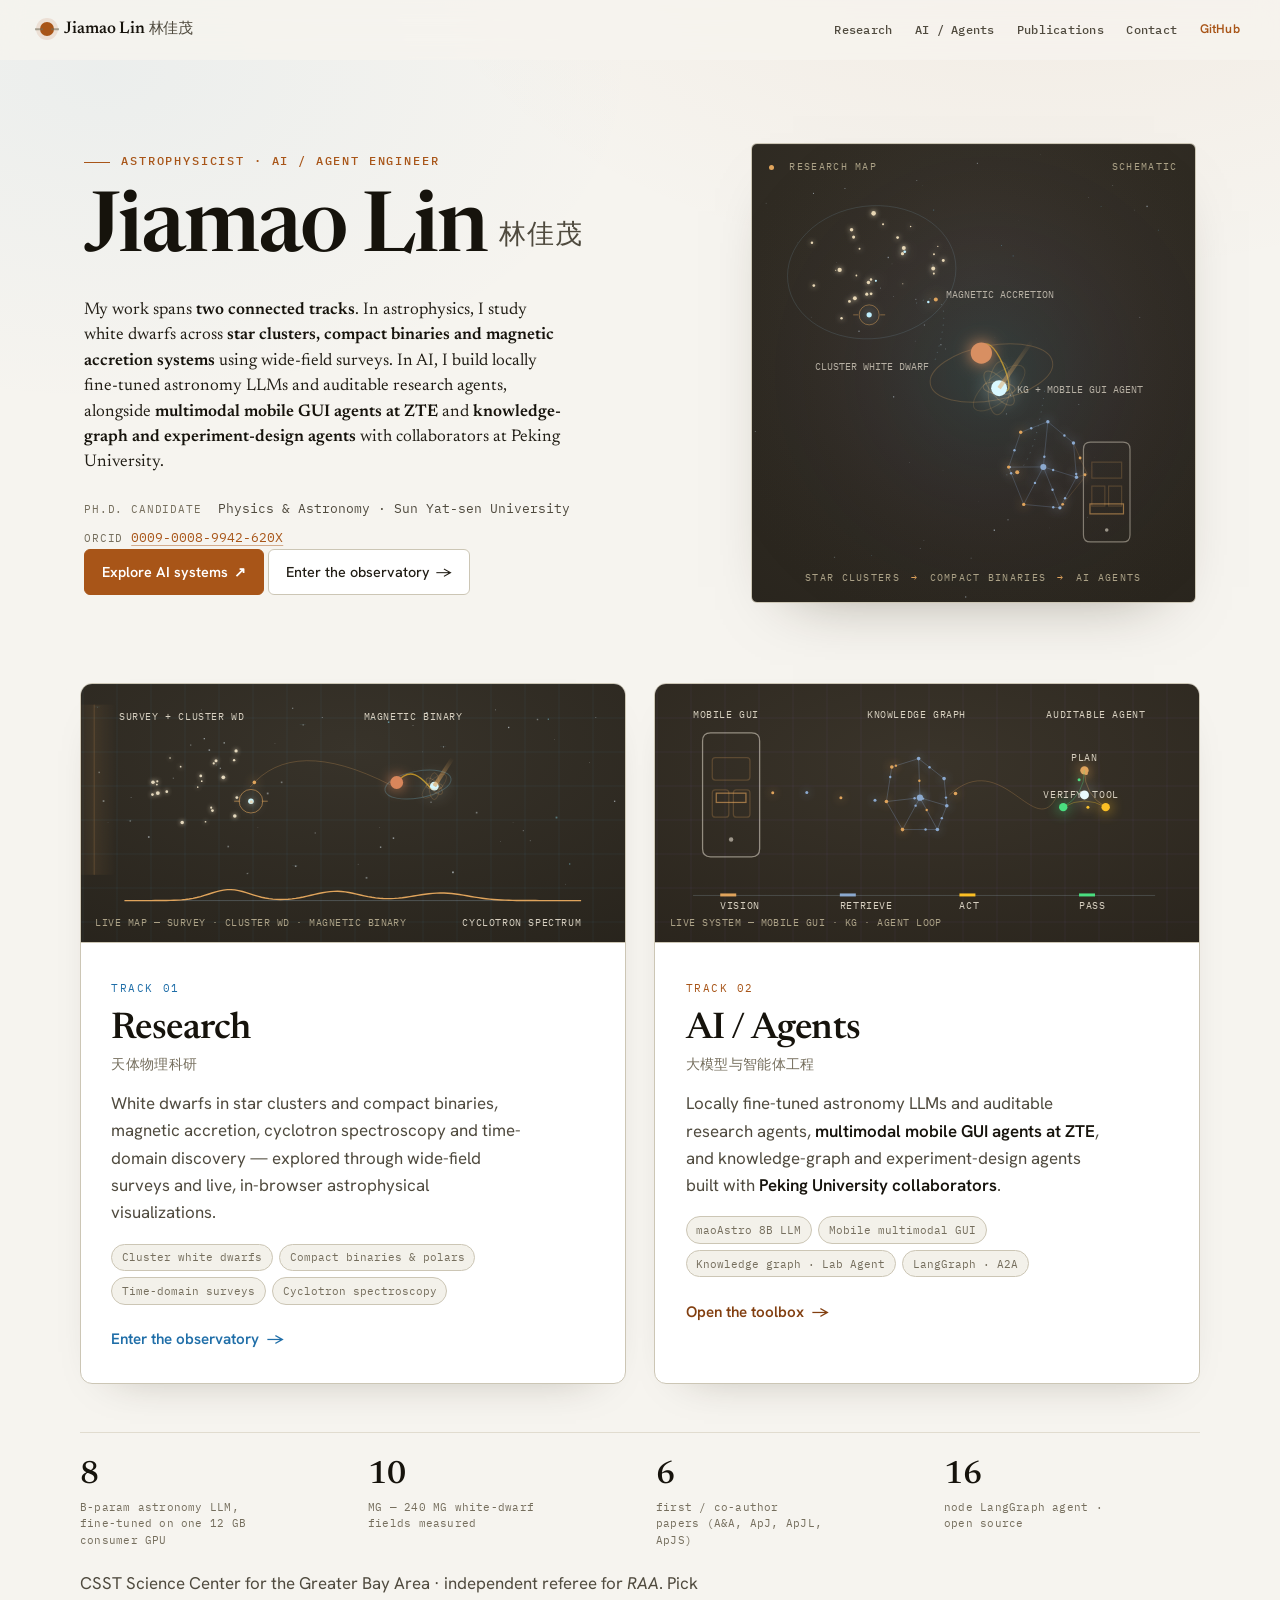
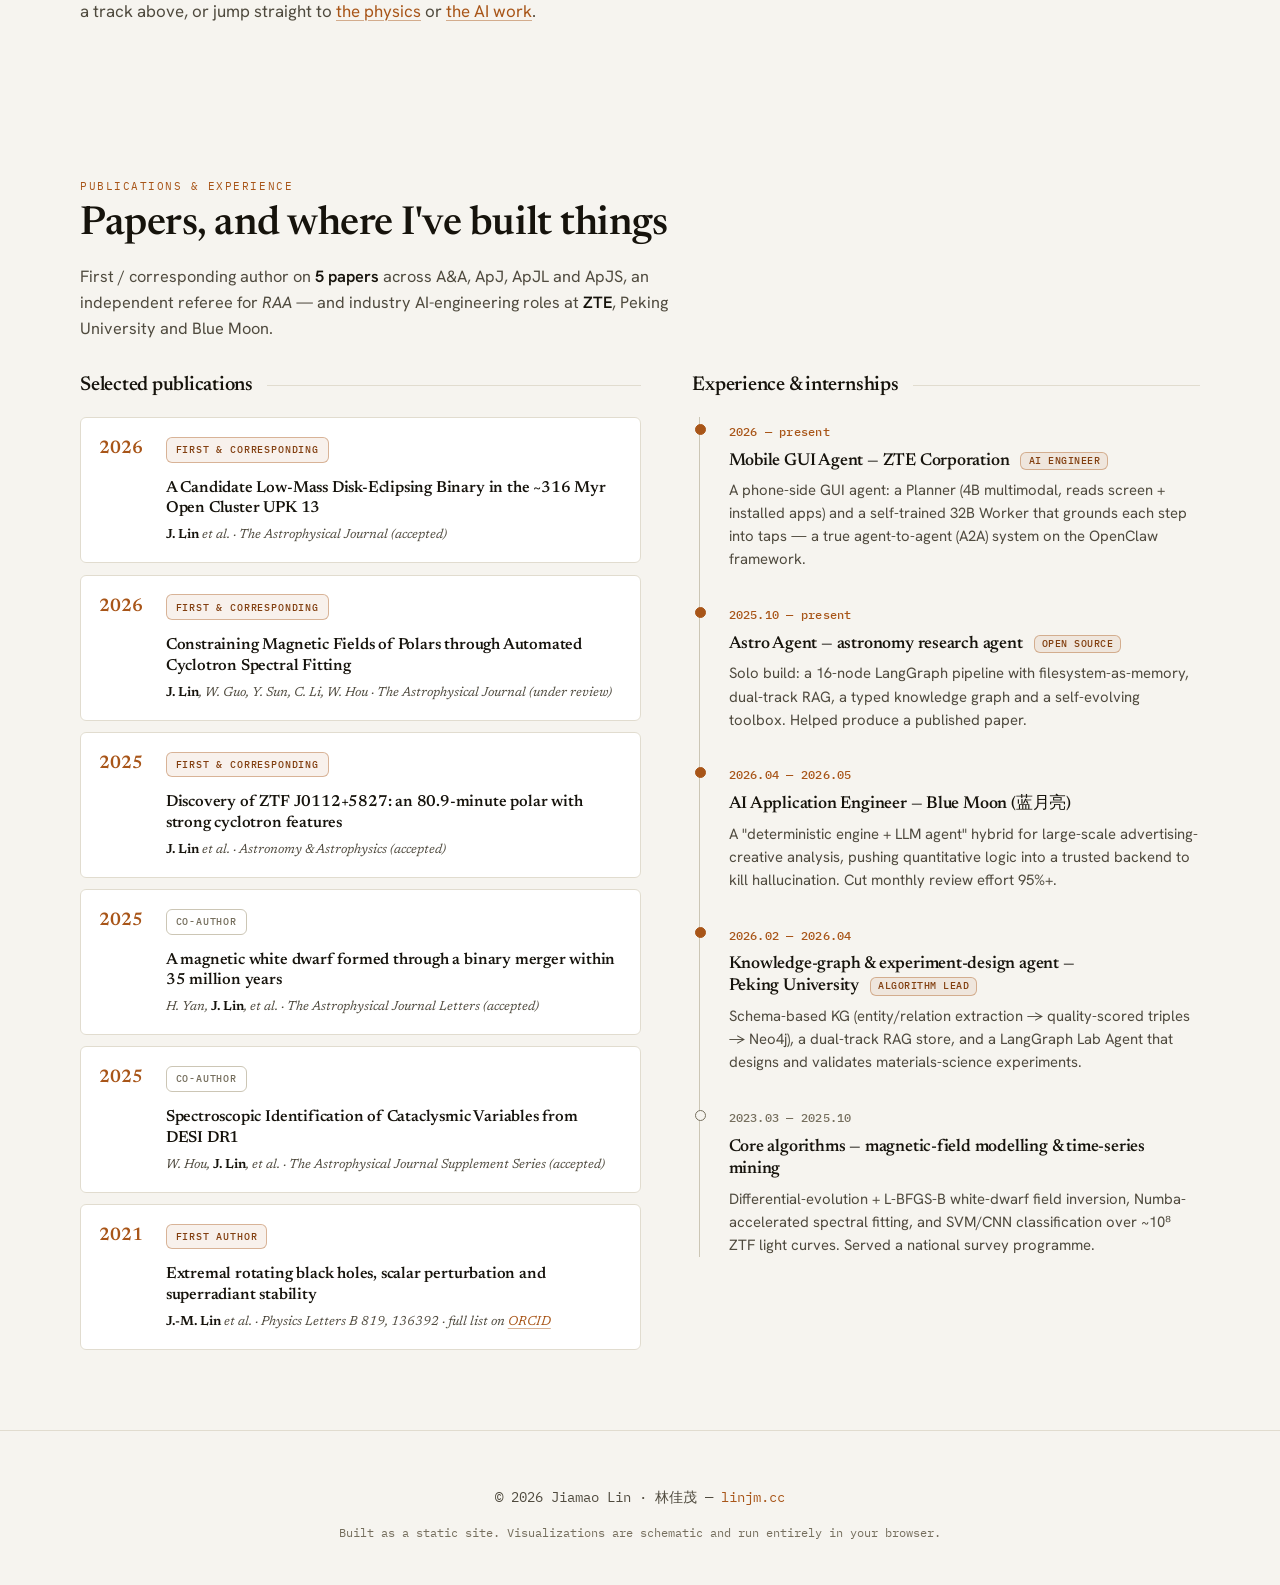
==== index.html @ 1fa8b9bb "Rebuild figures on shared drawing kits; warm editorial pass Introduce three shared drawing modules a" ====
<!DOCTYPE html>
<html lang="en">
<head>
<meta charset="UTF-8">
<meta name="viewport" content="width=device-width, initial-scale=1.0">
<title>Jiamao Lin · 林佳茂 — Astrophysics × AI Agents</title>
<meta name="description" content="Jiamao Lin (林佳茂): astrophysicist and AI / agent engineer working on white dwarfs in star clusters and compact binaries, astronomy LLMs, multimodal mobile GUI agents, and knowledge-graph research agents.">
<meta name="author" content="Jiamao Lin">
<meta property="og:title" content="Jiamao Lin · 林佳茂 — Astrophysics × AI Agents">
<meta property="og:description" content="Astrophysics across white dwarfs, star clusters and compact binaries; AI across astronomy LLMs, multimodal mobile GUI agents, knowledge graphs and auditable research agents.">
<meta property="og:type" content="website">
<meta property="og:url" content="https://linjm.cc">
<link rel="icon" href="data:image/svg+xml,<svg xmlns='http://www.w3.org/2000/svg' viewBox='0 0 100 100'><circle cx='50' cy='50' r='30' fill='%23a85518'/><circle cx='62' cy='40' r='22' fill='%23140f08'/></svg>">
<link rel="preconnect" href="https://fonts.googleapis.com">
<link rel="preconnect" href="https://fonts.gstatic.com" crossorigin>
<link href="https://fonts.googleapis.com/css2?family=Newsreader:ital,opsz,wght@0,6..72,400;0,6..72,500;0,6..72,560;0,6..72,600;1,6..72,400;1,6..72,500&family=Hanken+Grotesk:wght@400;500;550;600;700&family=IBM+Plex+Mono:wght@400;500&display=swap" rel="stylesheet">
<link rel="stylesheet" href="css/styles.css?v=32">
<link rel="stylesheet" href="css/cosmic-theme.css?v=32">
</head>
<body class="hub-body">

<canvas id="cosmicBackdrop" class="cosmic-backdrop" aria-hidden="true"></canvas>

<header class="nav" id="nav">
  <a class="brand" href="#top">
    <span class="brand-mark" aria-hidden="true"></span>
    <span class="brand-name">Jiamao&nbsp;Lin<span class="brand-cn"> 林佳茂</span></span>
  </a>
  <nav class="nav-links" aria-label="Primary">
    <a href="research.html">Research</a>
    <a href="ai.html">AI&nbsp;/&nbsp;Agents</a>
    <a href="#cv">Publications</a>
    <a href="mailto:linjm66@mail2.sysu.edu.cn">Contact</a>
    <a href="https://github.com/wangnengdejiamao" target="_blank" rel="noopener" class="nav-cta">GitHub</a>
  </nav>
  <button class="nav-toggle" id="navToggle" aria-label="Toggle navigation" aria-expanded="false">
    <span></span><span></span><span></span>
  </button>
</header>

<main id="top">

  <!-- ============================ HUB HERO ============================ -->
  <section class="hub-hero">
    <div class="hub-hero-inner">
      <p class="eyebrow">Astrophysicist · AI / Agent Engineer</p>
      <h1 class="hub-name">Jiamao&nbsp;Lin<span class="cn">林佳茂</span></h1>
      <p class="hub-lede">
        My work spans <strong>two connected tracks</strong>. In astrophysics, I study white
        dwarfs across <strong>star clusters, compact binaries and magnetic accretion systems</strong>
        using wide-field surveys. In AI, I build locally fine-tuned astronomy LLMs and
        auditable research agents, alongside <strong>multimodal mobile GUI agents at ZTE</strong>
        and <strong>knowledge-graph and experiment-design agents</strong> with collaborators at
        Peking University.
      </p>
      <ul class="hub-id">
        <li><span class="k">Ph.D. candidate</span> Physics &amp; Astronomy · Sun Yat-sen University</li>
        <li><span class="k">ORCID</span><a href="https://orcid.org/0009-0008-9942-620X" target="_blank" rel="noopener">0009-0008-9942-620X</a></li>
      </ul>
      <div class="hero-actions">
        <a class="btn btn-primary" href="ai.html">Explore AI systems <span aria-hidden="true">↗</span></a>
        <a class="btn" href="research.html">Enter the observatory <span aria-hidden="true">→</span></a>
      </div>
    </div>
    <div class="hub-cosmos-panel" aria-label="Animated map of Jiamao Lin's astronomy and AI work">
      <canvas id="heroCosmos" role="img" aria-label="A star cluster with a highlighted white dwarf flows into a magnetic accreting compact binary, then into a knowledge graph and multimodal agent interface."></canvas>
      <div class="cosmos-hud cosmos-hud-top">
        <span><i class="live-dot"></i> Research map</span>
        <span>schematic</span>
      </div>
      <div class="cosmos-hud cosmos-hud-bottom">
        <span>STAR CLUSTERS</span><b>→</b><span>COMPACT BINARIES</span><b>→</b><span>AI AGENTS</span>
      </div>
    </div>
  </section>

  <!-- ============================ TWO DOORWAYS ============================ -->
  <section class="hub-doors" aria-label="Choose a track">
    <a class="door door-research" href="research.html">
      <div class="door-plate">
        <canvas id="doorResearch" aria-hidden="true"></canvas>
        <span class="door-fig-tag">Live map — survey · cluster WD · magnetic binary</span>
      </div>
      <div class="door-body">
        <span class="door-kicker">Track 01</span>
        <h2>Research</h2>
        <p class="door-cn">天体物理科研</p>
        <p class="door-desc">
          White dwarfs in star clusters and compact binaries, magnetic accretion,
          cyclotron spectroscopy and time-domain discovery — explored through
          wide-field surveys and live, in-browser astrophysical visualizations.
        </p>
        <ul class="door-tags">
          <li>Cluster white dwarfs</li>
          <li>Compact binaries &amp; polars</li>
          <li>Time-domain surveys</li>
          <li>Cyclotron spectroscopy</li>
        </ul>
        <span class="door-go">Enter the observatory <span class="arr">→</span></span>
      </div>
    </a>

    <a class="door door-ai" href="ai.html">
      <div class="door-plate">
        <canvas id="doorAI" aria-hidden="true"></canvas>
        <span class="door-fig-tag">Live system — mobile GUI · KG · agent loop</span>
      </div>
      <div class="door-body">
        <span class="door-kicker">Track 02</span>
        <h2>AI&nbsp;/&nbsp;Agents</h2>
        <p class="door-cn">大模型与智能体工程</p>
        <p class="door-desc">
          Locally fine-tuned astronomy LLMs and auditable research agents,
          <strong>multimodal mobile GUI agents at ZTE</strong>, and knowledge-graph and
          experiment-design agents built with <strong>Peking University collaborators</strong>.
        </p>
        <ul class="door-tags">
          <li>maoAstro 8B LLM</li>
          <li>Mobile multimodal GUI</li>
          <li>Knowledge graph · Lab Agent</li>
          <li>LangGraph · A2A</li>
        </ul>
        <span class="door-go">Open the toolbox <span class="arr">→</span></span>
      </div>
    </a>
  </section>

  <!-- ============================ AT A GLANCE ============================ -->
  <section class="hub-glance">
    <ul class="hub-facts">
      <li><span class="num" data-count="8">8</span><span class="lab">B-param astronomy LLM, fine-tuned on one 12&nbsp;GB consumer GPU</span></li>
      <li><span class="num" data-count="10">10</span><span class="lab">MG — 240&nbsp;MG white-dwarf fields measured</span></li>
      <li><span class="num" data-count="6">6</span><span class="lab">first / co-author papers (A&amp;A, ApJ, ApJL, ApJS)</span></li>
      <li><span class="num" data-count="16">16</span><span class="lab">node LangGraph agent · open source</span></li>
    </ul>
    <p class="hub-glance-note">
      CSST Science Center for the Greater Bay Area · independent referee for <em>RAA</em>.
      Pick a track above, or jump straight to
      <a href="research.html">the physics</a> or <a href="ai.html">the AI work</a>.
    </p>
  </section>

  <!-- ==================== PUBLICATIONS & EXPERIENCE ==================== -->
  <section id="cv" class="section hub-cv">
    <div class="results-head">
      <span class="feature-kicker">Publications &amp; experience</span>
      <h2>Papers, and where I've built things</h2>
      <p>First / corresponding author on <strong>5 papers</strong> across A&amp;A, ApJ, ApJL and ApJS,
      an independent referee for <em>RAA</em> — and industry AI-engineering roles at
      <strong>ZTE</strong>, Peking University and Blue&nbsp;Moon.</p>
    </div>

    <div class="cv-two">
      <div class="cv-col">
        <h3 class="cv-h">Selected publications</h3>
        <ol class="results-pubs cv-pubs">
          <li class="rp">
            <span class="rp-year">2026</span>
            <div class="rp-body">
              <span class="pub-role role-first">First &amp; corresponding</span>
              <h4>A Candidate Low-Mass Disk-Eclipsing Binary in the ~316&nbsp;Myr Open Cluster UPK&nbsp;13</h4>
              <p class="rp-venue"><strong>J. Lin</strong> et al. · <em>The Astrophysical Journal</em> (accepted)</p>
            </div>
          </li>
          <li class="rp">
            <span class="rp-year">2026</span>
            <div class="rp-body">
              <span class="pub-role role-first">First &amp; corresponding</span>
              <h4>Constraining Magnetic Fields of Polars through Automated Cyclotron Spectral Fitting</h4>
              <p class="rp-venue"><strong>J. Lin</strong>, W. Guo, Y. Sun, C. Li, W. Hou · <em>The Astrophysical Journal</em> (under review)</p>
            </div>
          </li>
          <li class="rp">
            <span class="rp-year">2025</span>
            <div class="rp-body">
              <span class="pub-role role-first">First &amp; corresponding</span>
              <h4>Discovery of ZTF&nbsp;J0112+5827: an 80.9-minute polar with strong cyclotron features</h4>
              <p class="rp-venue"><strong>J. Lin</strong> et al. · <em>Astronomy &amp; Astrophysics</em> (accepted)</p>
            </div>
          </li>
          <li class="rp">
            <span class="rp-year">2025</span>
            <div class="rp-body">
              <span class="pub-role role-co">Co-author</span>
              <h4>A magnetic white dwarf formed through a binary merger within 35&nbsp;million years</h4>
              <p class="rp-venue">H. Yan, <strong>J. Lin</strong>, et al. · <em>The Astrophysical Journal Letters</em> (accepted)</p>
            </div>
          </li>
          <li class="rp">
            <span class="rp-year">2025</span>
            <div class="rp-body">
              <span class="pub-role role-co">Co-author</span>
              <h4>Spectroscopic Identification of Cataclysmic Variables from DESI&nbsp;DR1</h4>
              <p class="rp-venue">W. Hou, <strong>J. Lin</strong>, et al. · <em>The Astrophysical Journal Supplement Series</em> (accepted)</p>
            </div>
          </li>
          <li class="rp">
            <span class="rp-year">2021</span>
            <div class="rp-body">
              <span class="pub-role role-first">First author</span>
              <h4>Extremal rotating black holes, scalar perturbation and superradiant stability</h4>
              <p class="rp-venue"><strong>J.-M. Lin</strong> et al. · <em>Physics Letters B</em> 819, 136392 · full list on
              <a href="https://orcid.org/0009-0008-9942-620X" target="_blank" rel="noopener">ORCID</a></p>
            </div>
          </li>
        </ol>
      </div>

      <div class="cv-col">
        <h3 class="cv-h">Experience &amp; internships</h3>
        <div class="timeline">
          <div class="tl-item tl-ai">
            <span class="tl-date">2026 — present</span>
            <h4>Mobile GUI Agent — ZTE&nbsp;Corporation <span class="tl-tag">AI engineer</span></h4>
            <p>A phone-side GUI agent: a Planner (4B multimodal, reads screen + installed apps) and a
            self-trained 32B Worker that grounds each step into taps — a true agent-to-agent (A2A) system
            on the OpenClaw framework.</p>
          </div>
          <div class="tl-item tl-ai">
            <span class="tl-date">2025.10 — present</span>
            <h4>Astro&nbsp;Agent — astronomy research agent <span class="tl-tag">open source</span></h4>
            <p>Solo build: a 16-node LangGraph pipeline with filesystem-as-memory, dual-track RAG, a typed
            knowledge graph and a self-evolving toolbox. Helped produce a published paper.</p>
          </div>
          <div class="tl-item tl-ai">
            <span class="tl-date">2026.04 — 2026.05</span>
            <h4>AI Application Engineer — Blue&nbsp;Moon (蓝月亮)</h4>
            <p>A "deterministic engine + LLM agent" hybrid for large-scale advertising-creative analysis,
            pushing quantitative logic into a trusted backend to kill hallucination. Cut monthly review effort 95%+.</p>
          </div>
          <div class="tl-item tl-ai">
            <span class="tl-date">2026.02 — 2026.04</span>
            <h4>Knowledge-graph &amp; experiment-design agent — Peking&nbsp;University <span class="tl-tag">algorithm lead</span></h4>
            <p>Schema-based KG (entity/relation extraction → quality-scored triples → Neo4j), a dual-track
            RAG store, and a LangGraph Lab&nbsp;Agent that designs and validates materials-science experiments.</p>
          </div>
          <div class="tl-item">
            <span class="tl-date">2023.03 — 2025.10</span>
            <h4>Core algorithms — magnetic-field modelling &amp; time-series mining</h4>
            <p>Differential-evolution + L-BFGS-B white-dwarf field inversion, Numba-accelerated spectral fitting,
            and SVM/CNN classification over ~10⁸ ZTF light curves. Served a national survey programme.</p>
          </div>
        </div>
      </div>
    </div>
  </section>

</main>

<footer class="footer">
  <p>© <span id="year">2026</span> Jiamao Lin · 林佳茂 — <a href="https://linjm.cc">linjm.cc</a></p>
  <p class="footer-note">Built as a static site. Visualizations are schematic and run entirely in your browser.</p>
</footer>

<script src="js/hub.js?v=32" defer></script>
<script src="js/cosmic-ui.js?v=32" defer></script>
<script src="js/main.js?v=32" defer></script>
</body>
</html>
---- css/styles.css ----
/* =================================================================
   linjm.cc — Jiamao Lin (林佳茂)
   Bright "academic paper" theme: warm paper-white surface, near-black
   high-contrast text, one deep-ochre accent. Interactive figures sit on
   dark "plates" (light page, dark figure — the journal-figure look).
   Newsreader (serif) + Hanken Grotesk (sans) + IBM Plex Mono.
   ================================================================= */

:root{
  /* bright paper surface system */
  --bg:#f6f4ef;
  --bg-2:#efece3;
  --surface:#ffffff;
  --surface-2:#f3f1ea;
  --surface-3:#e9e5da;
  --line:#e1dccf;
  --line-strong:#ccc6b5;
  /* high-contrast warm-neutral ink */
  --ink:#211d15;
  --ink-soft:#4f4a3e;
  --ink-dim:#756e5d;
  --ink-strong:#16130c;          /* headings */
  /* one deep accent — readable on white */
  --accent:#a85518;
  --accent-soft:#c2722a;
  --accent-deep:#823f10;
  /* dark wells for the interactive figures + log panels */
  --well:#0e0c08;
  --well-line:#2b2418;
  /* on-dark text (used over wells / dark log panels) */
  --ink-od:#ece5d6;
  --ink-od-soft:#bcb39c;
  --ink-od-dim:#8c8470;
  /* Wong colour-blind-safe palette — DATA legends/keys only */
  --cyan:#2c83c4; --teal:#1f9bb0; --green:#1f9e78; --amber:#c5851f;
  --vermillion:#cf5a2c; --purple:#a4548a; --blue:#3a63b8; --yellow:#caa92a;
  --radius:6px;
  --maxw:1180px;
  --serif:"Newsreader",Georgia,"Songti SC","SimSun",serif;
  --sans:"Hanken Grotesk",-apple-system,BlinkMacSystemFont,"Segoe UI",
         "PingFang SC","Microsoft YaHei",Arial,sans-serif;
  --mono:"IBM Plex Mono",ui-monospace,SFMono-Regular,Menlo,monospace;
  --ease:cubic-bezier(.22,.61,.36,1);
}

*{box-sizing:border-box}
html{scroll-behavior:smooth}
body{
  margin:0;font-family:var(--sans);color:var(--ink);background:var(--bg);
  background-image:radial-gradient(1100px 620px at 82% -10%, rgba(168,85,24,.05), transparent 60%);
  background-attachment:fixed;
  line-height:1.65;-webkit-font-smoothing:antialiased;text-rendering:optimizeLegibility;
  overflow-x:hidden;counter-reset:section;
}
a{color:var(--accent);text-decoration:none;transition:color .18s var(--ease)}
a:hover{color:var(--accent-deep)}
main p a,main li a,.pub-venue a{
  text-decoration:underline;text-decoration-thickness:1px;text-underline-offset:3px;
  text-decoration-color:rgba(168,85,24,.45);transition:text-decoration-color .18s}
main p a:hover,main li a:hover{text-decoration-color:var(--accent)}
h1,h2,h3,h4{font-family:var(--serif);line-height:1.12;margin:0 0 .4em;
  font-weight:560;letter-spacing:-.012em;color:var(--ink-strong)}
em{font-style:italic;color:inherit}
strong{color:var(--ink-strong);font-weight:600}
::selection{background:rgba(168,85,24,.22);color:var(--ink-strong)}

#starfield{display:none!important}

/* scroll progress bar */
.scroll-progress{position:fixed;top:0;left:0;height:2px;width:0;z-index:60;
  background:linear-gradient(90deg,var(--accent-deep),var(--accent-soft));
  transition:width .1s linear;pointer-events:none}

/* reveal-on-scroll */
.reveal{opacity:0;transform:translateY(18px);
  transition:opacity .7s var(--ease),transform .7s var(--ease)}
.reveal.in{opacity:1;transform:none}
@media (prefers-reduced-motion:reduce){.reveal{opacity:1!important;transform:none!important}}

/* ============================ NAV ============================ */
.nav{
  position:sticky;top:0;z-index:50;display:flex;align-items:center;
  justify-content:space-between;gap:1rem;padding:.95rem clamp(1rem,4vw,2.5rem);
  background:rgba(246,244,239,.78);backdrop-filter:blur(12px) saturate(1.1);
  border-bottom:1px solid transparent;transition:border-color .3s,background .3s;
}
.nav.scrolled{border-bottom-color:var(--line);background:rgba(246,244,239,.93)}
.brand{display:flex;align-items:center;gap:.65rem;font-weight:600;color:var(--ink-strong)}
.brand-mark{width:14px;height:14px;border-radius:50%;background:var(--accent);
  position:relative;flex:none;box-shadow:0 0 0 4px rgba(168,85,24,.12)}
.brand-mark::before,.brand-mark::after{
  content:"";position:absolute;top:50%;width:8px;height:1.5px;background:var(--ink-dim);
  transform:translateY(-50%);opacity:.6}
.brand-mark::before{left:-5px}.brand-mark::after{right:-5px}
.brand-name{font-family:var(--serif);font-size:1.06rem;font-weight:560;letter-spacing:-.01em}
.brand-cn{color:var(--ink-soft);font-weight:500;font-family:var(--sans);font-size:.9em}
.nav-links{display:flex;gap:1.4rem;align-items:center}
.nav-links a{color:var(--ink-soft);font-size:.78rem;font-weight:500;position:relative;
  font-family:var(--mono);letter-spacing:.02em;padding:.15rem 0;transition:color .2s}
.nav-links a:hover,.nav-links a.active{color:var(--ink-strong)}
.nav-links a::after{content:"";position:absolute;left:0;right:0;bottom:-4px;height:1px;
  background:var(--accent);transform:scaleX(0);transition:transform .28s var(--ease);transform-origin:left}
.nav-links a:hover::after,.nav-links a.active::after{transform:scaleX(1)}
.nav-links a.nav-cta{font-family:var(--sans);color:var(--accent);font-weight:600}
.nav-toggle{display:none;flex-direction:column;gap:5px;background:none;border:0;cursor:pointer;padding:6px}
.nav-toggle span{width:24px;height:2px;background:var(--ink);border-radius:2px;transition:.3s}

/* ============================ HERO ============================ */
.hero{
  max-width:var(--maxw);margin:0 auto;
  padding:clamp(3rem,8vw,6rem) clamp(1rem,4vw,2.5rem) clamp(2.5rem,5vw,4rem);
  display:grid;grid-template-columns:1.25fr .75fr;gap:clamp(2rem,5vw,4rem);align-items:center;
}
.eyebrow{font-family:var(--mono);color:var(--accent);font-weight:500;letter-spacing:.16em;
  text-transform:uppercase;font-size:.72rem;margin:0 0 1.2rem}
.hero h1{font-size:clamp(2.9rem,7vw,5rem);margin-bottom:.14em;font-weight:560;
  letter-spacing:-.025em;line-height:1.02;color:var(--ink-strong)}
.hero h1 .cn{display:inline-block;margin-left:.45em;font-size:.34em;color:var(--ink-soft);
  vertical-align:middle;font-weight:500;letter-spacing:.04em;font-family:var(--sans)}
.lede{font-family:var(--serif);font-size:clamp(1.16rem,2vw,1.45rem);color:var(--ink);
  font-weight:400;line-height:1.5;max-width:40ch;margin:0 0 1.1rem}
.lede strong{font-weight:600;color:var(--ink-strong)}
.hero-sub{color:var(--ink-soft);font-size:1.02rem;line-height:1.6;max-width:46ch;margin:0 0 1.8rem}
.hero-links{display:flex;flex-wrap:wrap;gap:.6rem;margin-bottom:1.6rem;align-items:center}
.btn{
  display:inline-flex;align-items:center;gap:.4rem;padding:.62rem 1.05rem;border-radius:var(--radius);
  border:1px solid var(--line-strong);color:var(--ink);background:var(--surface);font-family:var(--sans);
  font-weight:500;font-size:.9rem;cursor:pointer;
  transition:background .2s var(--ease),color .2s,border-color .2s,transform .2s var(--ease);
}
.btn:hover{border-color:var(--accent);color:var(--accent-deep);background:#fff;transform:translateY(-2px)}
.btn-primary{background:var(--accent);border-color:var(--accent);color:#fff;font-weight:600}
.btn-primary:hover{background:var(--accent-deep);border-color:var(--accent-deep);color:#fff}
.btn-sm{padding:.42rem .8rem;font-size:.82rem}
/* identity links row (Email / ORCID / GitHub) — quiet, set apart from CTAs */
.hero-id{display:flex;flex-wrap:wrap;gap:.3rem 1.3rem;margin:0 0 1.9rem;padding:0;list-style:none;
  font-family:var(--mono);font-size:.82rem}
.hero-id li{display:flex;gap:.5rem;align-items:baseline}
.hero-id .k{color:var(--ink-dim);text-transform:uppercase;font-size:.66rem;letter-spacing:.08em}
.hero-id a,.hero-id span.v{color:var(--ink-soft)}
.hero-id a:hover{color:var(--accent)}
.hero-facts{list-style:none;margin:0;padding:1.3rem 0 0;border-top:1px solid var(--line);
  display:flex;flex-wrap:wrap;gap:1.1rem 2.4rem}
.hero-facts li{display:flex;flex-direction:column}
.hero-facts .num{font-family:var(--serif);font-size:1.7rem;font-weight:560;color:var(--ink-strong);
  line-height:1;font-variant-numeric:tabular-nums}
.hero-facts .lab{font-family:var(--mono);font-size:.67rem;color:var(--ink-dim);margin-top:.45rem;
  max-width:15ch;letter-spacing:.02em;line-height:1.45}

/* hero portrait + figure */
.hero-figure{position:relative;width:100%;max-width:430px;margin:0 auto;display:flex;flex-direction:column;gap:1rem}
.hero-portrait{display:flex;align-items:center;gap:1rem}
.hero-portrait .pinfo{font-size:.9rem;color:var(--ink-soft);line-height:1.5}
.hero-portrait .pinfo b{display:block;font-family:var(--serif);font-size:1.05rem;color:var(--ink-strong);font-weight:560}
.hero-fig-plate{position:relative;aspect-ratio:1.3;width:100%;
  background:radial-gradient(125% 125% at 50% 30%,#1a160e,#0b0a06);
  border:1px solid var(--line-strong);border-radius:var(--radius);overflow:hidden;
  box-shadow:0 24px 60px -38px rgba(0,0,0,.5)}
.hero-fig-plate::after{content:"Fig. — magnetic white dwarf";position:absolute;left:.9rem;bottom:.7rem;
  font-family:var(--mono);font-size:.62rem;letter-spacing:.05em;color:var(--ink-od-dim);text-transform:uppercase}
#heroOrbit{width:100%;height:100%;display:block}

/* ========================= SECTIONS ========================= */
.section{max-width:var(--maxw);margin:0 auto;padding:clamp(3rem,7vw,5rem) clamp(1rem,4vw,2.5rem)}
.section+.section{border-top:1px solid var(--line)}
.section-head{max-width:64ch;margin-bottom:2.4rem}
.section-head h2{font-size:clamp(1.9rem,3.8vw,2.6rem);color:var(--ink-strong)}
.section-head h2::before{
  counter-increment:section;content:"§ " counter(section,decimal-leading-zero);
  display:block;font-family:var(--mono);font-size:.78rem;font-weight:500;letter-spacing:.12em;
  color:var(--accent);margin-bottom:.7rem;
}
.section-head p{color:var(--ink-soft);font-size:1.06rem;margin:0;line-height:1.6}

/* cards */
.cards{display:grid;grid-template-columns:repeat(auto-fit,minmax(250px,1fr));gap:1rem}
.card{background:var(--surface);border:1px solid var(--line);border-radius:var(--radius);padding:1.7rem;
  transition:box-shadow .25s var(--ease),border-color .25s var(--ease),transform .25s var(--ease);
  position:relative;overflow:hidden}
.card::before{content:"";position:absolute;left:0;top:0;bottom:0;width:2px;background:var(--accent);
  transform:scaleY(0);transform-origin:top;transition:transform .35s var(--ease)}
.card:hover{border-color:var(--line-strong);box-shadow:0 14px 34px -22px rgba(40,30,10,.3);transform:translateY(-2px)}
.card:hover::before{transform:scaleY(1)}
.card-ico{width:30px;height:30px;display:block;margin-bottom:1rem;padding:0;border:0;background:none;
  color:var(--accent);fill:none;stroke:currentColor;stroke-width:1.7;
  stroke-linecap:round;stroke-linejoin:round;transition:transform .3s var(--ease)}
.card:hover .card-ico{transform:translateY(-2px)}
.card-ico [data-dot]{fill:var(--accent);stroke:none}
.card-ico [data-glow]{stroke:var(--accent-soft);opacity:.85}
.card h3{font-size:1.18rem;margin-bottom:.5rem;color:var(--ink-strong)}
.card p{color:var(--ink-soft);font-size:.95rem;margin:0;line-height:1.55}

/* ===================== INTERACTIVE FIGURE PLATES ===================== */
.cyc-stage,.spec-stage{display:grid;gap:1.2rem;align-items:stretch;
  background:var(--surface);border:1px solid var(--line-strong);border-radius:var(--radius);
  padding:clamp(1rem,2vw,1.4rem);box-shadow:0 14px 40px -30px rgba(40,30,10,.3)}
.cyc-stage{grid-template-columns:1.5fr 1fr}
.spec-stage{grid-template-columns:1.6fr 1fr}
.cyc-stage>*,.spec-stage>*{min-width:0}
.cyc-controls .btn-sm{white-space:normal;text-align:left}
.morph-presets{display:flex;flex-direction:column;gap:.55rem}
.ctl-label{font-family:var(--mono);font-size:.7rem;text-transform:uppercase;letter-spacing:.08em;color:var(--ink-dim)}
.toggle-row{display:flex;gap:.5rem;flex-wrap:wrap}
.toggle-row .btn-sm{flex:1 1 auto}
.cyc-canvas-wrap{background:var(--well);border:1px solid var(--well-line);border-radius:var(--radius);
  overflow:hidden;position:relative;min-height:420px}
/* absolute-fill so the canvas size never feeds back into the wrap height
   (the wrap's min-height / grid-stretch defines the box; the canvas fills it) */
#cycCanvas,#diskCanvas,#agentCanvas,#cnnCanvas{position:absolute;inset:0;display:block;width:100%;height:100%}
#kgCanvas{position:absolute;inset:0;display:block;width:100%;height:100%;cursor:pointer}
.cyc-legend{position:absolute;left:0;right:0;bottom:0;display:flex;flex-wrap:wrap;gap:.35rem 1.05rem;
  margin:0;padding:.55rem .9rem;list-style:none;font-family:var(--mono);font-size:.67rem;
  letter-spacing:.01em;color:var(--ink-od-soft);
  background:linear-gradient(transparent,rgba(24,20,14,.92) 55%)}
.cyc-legend span,.cyc-legend li{display:inline-flex;align-items:center;gap:.4rem}
.dot{width:8px;height:8px;border-radius:50%;flex:none}
.dot-wd{background:#dde9f2}.dot-donor{background:#e89e68}
.dot-stream{background:#e0a45c}.dot-field{background:#8ba9cf}
.dot-cyc{background:#f0bd86}
.cyc-side{display:flex;flex-direction:column;gap:.85rem}
.readout,.spec-readout{background:var(--surface-2);border:1px solid var(--line);border-radius:var(--radius);padding:1rem 1.1rem}
.readout-row{display:flex;justify-content:space-between;align-items:baseline;gap:1rem;padding:.34rem 0;
  font-size:.86rem;color:var(--ink-soft);border-bottom:1px solid var(--line)}
.readout-row:last-child{border-bottom:0}
.readout-row span{min-width:0}
.readout-row b{color:var(--ink-strong);font-family:var(--mono);font-weight:500;
  font-variant-numeric:tabular-nums;font-size:.9rem;text-align:right;flex:none}
.lc-wrap{background:var(--surface-2);border:1px solid var(--line);border-radius:var(--radius);padding:1rem 1.1rem}
.lc-wrap h4{font-family:var(--mono);font-size:.7rem;color:var(--ink-dim);text-transform:uppercase;
  letter-spacing:.1em;margin:0 0 .65rem;font-weight:500}
#lcCanvas,#diskLc{display:block;width:100%;height:158px;background:var(--well);border-radius:4px}
.cyc-controls,.spec-controls{display:flex;flex-direction:column;gap:.85rem;
  background:var(--surface-2);border:1px solid var(--line);border-radius:var(--radius);padding:1rem 1.1rem}
.cyc-controls label,.spec-controls label{display:flex;flex-direction:column;gap:.45rem;
  font-size:.78rem;color:var(--ink-soft)}
.cap{font-size:.82rem;color:var(--ink-dim);margin:.7rem 0 0;line-height:1.55}
.cap-wide{text-align:center;max-width:72ch;margin:1.3rem auto 0}
.cap-wide strong,.cap-wide em{color:var(--ink-soft)}

/* range inputs */
input[type=range]{-webkit-appearance:none;appearance:none;width:100%;height:3px;border-radius:3px;
  background:var(--line-strong);outline:none;cursor:pointer}
input[type=range]::-webkit-slider-thumb{-webkit-appearance:none;width:15px;height:15px;border-radius:50%;
  background:#fff;border:2px solid var(--accent);cursor:pointer;transition:transform .15s;box-shadow:0 1px 3px rgba(0,0,0,.2)}
input[type=range]::-webkit-slider-thumb:hover{transform:scale(1.15)}
input[type=range]::-moz-range-thumb{width:13px;height:13px;border-radius:50%;background:#fff;
  border:2px solid var(--accent);cursor:pointer}

/* spectrum plate */
.spec-canvas-wrap{background:var(--well);border:1px solid var(--well-line);border-radius:var(--radius);
  padding:1rem;min-height:430px;position:relative}
#specCanvas{position:absolute;inset:0;display:block;width:100%;height:100%}
.spec-side{display:flex;flex-direction:column;gap:.85rem}
.spec-presets{background:var(--surface-2);border:1px solid var(--line);border-radius:var(--radius);padding:1rem 1.1rem}
.spec-presets p{margin:0 0 .7rem;font-size:.78rem;color:var(--ink-soft)}
.preset-row{display:flex;flex-wrap:wrap;gap:.45rem}

/* chips */
.chip{padding:.4rem .75rem;border-radius:var(--radius);border:1px solid var(--line-strong);
  background:var(--surface);color:var(--ink);font-family:var(--mono);font-size:.76rem;
  font-weight:500;cursor:pointer;transition:.18s var(--ease);font-variant-numeric:tabular-nums}
.chip:hover{border-color:var(--accent);color:var(--accent-deep)}
.chip.active{border-color:var(--accent);color:var(--accent-deep);background:rgba(168,85,24,.1)}

/* control buttons */
.btn-sm{border:1px solid var(--line-strong);background:var(--surface);color:var(--ink);
  border-radius:var(--radius);font-family:var(--sans);font-weight:500;transition:.18s var(--ease)}
.btn-sm:hover{border-color:var(--accent);color:var(--accent-deep);transform:none}
.btn-sm[aria-pressed="true"]{border-color:var(--accent);color:var(--accent-deep);background:rgba(168,85,24,.1)}

/* ===================== PUBLICATIONS ===================== */
.pub-list{list-style:none;margin:0;padding:0;display:flex;flex-direction:column}
.pub{display:grid;grid-template-columns:88px 1fr;gap:1.6rem;padding:1.7rem 0;border-bottom:1px solid var(--line);
  transition:background .25s var(--ease)}
.pub:first-child{padding-top:0}
.pub:hover{background:linear-gradient(90deg,rgba(168,85,24,.05),transparent 70%)}
.pub-year{font-family:var(--serif);font-size:1.5rem;font-weight:560;color:var(--accent);
  font-variant-numeric:tabular-nums;letter-spacing:-.01em}
.pub-body h3{font-size:1.22rem;margin-bottom:.4rem;line-height:1.25;color:var(--ink-strong)}
.pub-authors{margin:0;color:var(--ink-soft);font-size:.92rem}
.pub-venue{margin:.25rem 0 .6rem;color:var(--accent-deep);font-size:.86rem;font-style:italic;font-family:var(--serif)}
.pub-abs{margin:0;color:var(--ink-soft);font-size:.95rem;line-height:1.55;max-width:74ch}
.pub-tags{display:flex;flex-wrap:wrap;gap:.4rem;margin-top:.85rem}
.pub-tags span{font-family:var(--mono);font-size:.68rem;padding:.2rem .55rem;border-radius:var(--radius);
  background:transparent;color:var(--ink-dim);border:1px solid var(--line-strong)}
.pub-placeholder{opacity:.9}
.pub-placeholder .pub-year{color:var(--ink-dim)}
.pub-note{color:var(--ink-dim);font-size:.92rem;margin:0;line-height:1.55}

.pub-role{display:inline-block;font-family:var(--mono);font-size:.64rem;font-weight:500;letter-spacing:.08em;
  text-transform:uppercase;padding:.2rem .55rem;border-radius:var(--radius);margin-bottom:.6rem;border:1px solid var(--line-strong)}
.role-first{color:var(--accent-deep);border-color:rgba(168,85,24,.4);background:rgba(168,85,24,.08)}
.role-co{color:var(--ink-dim)}

/* ===================== ABOUT ===================== */
.section-about{padding-bottom:4rem}
.about-grid{display:grid;grid-template-columns:1.5fr 1fr;gap:clamp(2rem,5vw,4rem)}
.about-grid h2{font-size:clamp(1.9rem,3.8vw,2.6rem);color:var(--ink-strong)}
.about-grid p{color:var(--ink-soft);line-height:1.65}
.about-contact{background:var(--surface);border:1px solid var(--line);border-radius:var(--radius);padding:1.7rem;
  box-shadow:0 14px 34px -26px rgba(40,30,10,.3)}
.about-contact h3{font-size:1.2rem;color:var(--ink-strong)}
.contact-list{list-style:none;margin:0;padding:0}
.contact-list li{display:flex;justify-content:space-between;gap:1rem;padding:.64rem 0;
  border-bottom:1px solid var(--line);font-size:.9rem}
.contact-list li:last-child{border-bottom:0}
.contact-list span:first-child{color:var(--ink-dim);font-family:var(--mono);font-size:.76rem;
  text-transform:uppercase;letter-spacing:.04em}

.about-highlights{margin:1.4rem 0 0;padding:0;list-style:none;display:flex;flex-direction:column;gap:.6rem}
.about-highlights li{position:relative;padding-left:1.3rem;color:var(--ink-soft);font-size:.96rem;line-height:1.55}
.about-highlights li::before{content:"";position:absolute;left:0;top:.62em;width:6px;height:6px;border-radius:50%;background:var(--accent)}

.cv-block{margin-top:2.8rem}
.cv-h{font-family:var(--serif);font-size:1.35rem;color:var(--ink-strong);display:flex;align-items:center;gap:.9rem;margin-bottom:1.5rem;font-weight:560}
.cv-h::after{content:"";flex:1;height:1px;background:var(--line)}
.timeline{display:flex;flex-direction:column;border-left:1px solid var(--line-strong);margin-left:.4rem}
.tl-item{position:relative;padding:0 0 1.8rem 1.8rem}
.tl-item:last-child{padding-bottom:0}
.tl-item::before{content:"";position:absolute;left:-5px;top:.42rem;width:9px;height:9px;border-radius:50%;
  background:var(--bg);border:1.5px solid var(--ink-dim);transition:border-color .25s,background .25s}
.tl-item:hover::before{border-color:var(--accent)}
.tl-ai::before{border-color:var(--accent);background:var(--accent)}
.tl-date{font-family:var(--mono);font-size:.74rem;color:var(--ink-dim);font-weight:500;font-variant-numeric:tabular-nums;letter-spacing:.02em}
.tl-ai .tl-date{color:var(--accent)}
.tl-item h4{font-family:var(--serif);font-size:1.08rem;margin:.3rem 0 .45rem;color:var(--ink-strong);line-height:1.3;font-weight:560}
.tl-item p{color:var(--ink-soft);font-size:.93rem;margin:0;line-height:1.55}
.tl-tag{display:inline-block;font-family:var(--mono);font-size:.62rem;font-weight:500;text-transform:uppercase;letter-spacing:.05em;
  color:var(--accent-deep);border:1px solid rgba(168,85,24,.4);background:rgba(168,85,24,.08);
  padding:.12rem .45rem;border-radius:var(--radius);margin-left:.45rem;vertical-align:middle}

.skills-grid{display:grid;grid-template-columns:repeat(auto-fit,minmax(250px,1fr));gap:1rem}
.skill{background:var(--surface);border:1px solid var(--line);border-radius:var(--radius);padding:1.5rem;
  transition:box-shadow .25s var(--ease),border-color .25s var(--ease)}
.skill:hover{box-shadow:0 14px 34px -26px rgba(40,30,10,.3);border-color:var(--line-strong)}
.skill h4{font-family:var(--serif);font-size:1.05rem;color:var(--accent-deep);margin-bottom:.55rem;font-weight:560}
.skill p{color:var(--ink-soft);font-size:.92rem;margin:0;line-height:1.55}

/* ---- knowledge-graph + RAG block ---- */
.kg-block{margin-top:2.8rem}
.kg-canvas-wrap{background:var(--well)!important;border:1px solid var(--well-line)}
.kg-tip{position:absolute;z-index:6;pointer-events:none;max-width:200px;
  background:rgba(18,15,9,.97);border:1px solid var(--well-line);border-radius:var(--radius);
  box-shadow:0 8px 22px rgba(0,0,0,.5);padding:.5rem .6rem;font-size:.74rem;color:var(--ink-od-soft)}
.kg-tip b{display:block;color:var(--ink-od);font-size:.8rem;margin-bottom:.15rem;font-family:var(--sans)}
.kg-tip span{color:var(--ink-od-dim)}
.kg-head{margin-bottom:1.5rem}
.kg-head h3{font-size:1.45rem;color:var(--ink-strong)}
.kg-head p{color:var(--ink-soft);font-size:1.02rem;line-height:1.6}
.kg-ctx{height:152px}
.kg-ctx-head{color:var(--ink-od-soft);margin-bottom:.45rem;font-family:var(--sans);white-space:normal;font-size:.78rem}
.kg-ctx-head b{color:var(--ink-od)}
.kg-type{display:inline-block;font-family:var(--mono);font-size:.62rem;color:var(--accent-soft);border:1px solid var(--well-line);
  border-radius:4px;padding:0 .35rem;margin-left:.3rem}
.kg-ctx-row{display:flex;gap:.4rem;align-items:baseline;padding:.13rem 0;white-space:normal;font-family:var(--sans);font-size:.76rem}
.kg-s{color:var(--ink-od);flex:0 0 auto;max-width:9em;overflow:hidden;text-overflow:ellipsis}
.kg-r{color:var(--accent-soft);font-style:italic;flex:0 0 auto}
.kg-o{color:var(--ink-od-soft);flex:1 1 auto;overflow:hidden;text-overflow:ellipsis}
.kg-ctx-hint{color:var(--ink-od-dim);white-space:normal;line-height:1.5;font-family:var(--sans);font-size:.8rem}
.kg-ctx-step{opacity:0;transform:translateX(-6px);transition:opacity .34s var(--ease),transform .34s var(--ease)}
.kg-ctx-step.is-in{opacity:1;transform:none}
#kgChips .chip{font-weight:500}
#kgChips .kg-clear{border-style:dashed;color:var(--ink-soft)}

/* inline code */
code{font-family:var(--mono);font-size:.84em;background:var(--surface-2);
  border:1px solid var(--line);border-radius:4px;padding:.05em .4em;color:var(--accent-deep)}

/* ---- Astro Agent run log (dark terminal plate) ---- */
.ag-log{height:154px;overflow-y:auto;font-family:var(--mono);font-size:.72rem;line-height:1.55;
  border:1px solid var(--well-line);border-radius:var(--radius);background:var(--well);color:var(--ink-od-soft);
  padding:.55rem .65rem;display:flex;flex-direction:column;gap:.18rem}
.ag-log-row{display:flex;gap:.5rem;align-items:baseline;white-space:nowrap;overflow:hidden}
.ag-num{color:var(--ink-od-dim);flex:none}
.ag-name{color:var(--accent-soft);flex:none;min-width:6em;font-weight:500}
.ag-det{color:var(--ink-od-soft);overflow:hidden;text-overflow:ellipsis}
.ag-log-replan .ag-name,.ag-log-reflexion .ag-name{color:#e6a23c}
.ag-log-blocked .ag-name{color:#e07145}
.ag-log-done .ag-name{color:#27c499}
.ag-log::-webkit-scrollbar{width:8px}
.ag-log::-webkit-scrollbar-thumb{background:var(--well-line);border-radius:8px}

.ag-status{font-family:var(--mono);font-variant-numeric:tabular-nums;padding:.06rem .5rem;border-radius:999px;
  font-size:.76rem;border:1px solid transparent;white-space:nowrap}
.ag-run{color:#0e7d90;border-color:rgba(31,155,176,.4);background:rgba(31,155,176,.1)}
.ag-loop{color:var(--accent-deep);border-color:rgba(197,133,31,.4);background:rgba(197,133,31,.1)}
.ag-ok{color:#157f5f;border-color:rgba(31,158,120,.45);background:rgba(31,158,120,.12)}
.ag-halt{color:#b9491f;border-color:rgba(207,90,44,.45);background:rgba(207,90,44,.12)}
.ag-cards{margin-top:1.8rem}

/* confusion-matrix mini heatmap (ZTF CNN) */
.cm{display:grid;grid-template-columns:2.7em repeat(3,1fr);gap:3px;margin-top:.3rem;
  font-family:var(--mono);font-size:.64rem}
.cm-cnr,.cm-ch,.cm-rh{display:flex;align-items:center;justify-content:center;padding:.34rem 0;
  color:var(--ink-dim);letter-spacing:.02em}
.cm-rh{justify-content:flex-end;padding-right:.55em}
.cm-cell{display:flex;align-items:center;justify-content:center;padding:.34rem 0;border-radius:3px;
  color:#fff;font-variant-numeric:tabular-nums;border:1px solid transparent;transition:border-color .2s}
.cm-row-on .cm-cell{border-color:var(--accent)}

/* in-card link to the live demo */
.card-link{display:inline-flex;align-items:center;gap:.35rem;margin-top:1rem;font-family:var(--mono);
  font-size:.74rem;color:var(--accent);font-weight:500;transition:color .18s var(--ease)}
.card-link:hover{color:var(--accent-deep)}
.cnn-cards{margin-top:1.8rem}
.cnn-stage{align-items:stretch}
.cnn-stage .cyc-side{gap:.7rem}
.cnn-stage .readout,.cnn-stage .lc-wrap,.cnn-stage .cyc-controls{padding:.85rem .95rem}
.cnn-stage .readout-row{padding:.27rem 0}
.cnn-stage .cyc-controls{gap:.7rem}

/* ===================== COLLAPSIBLE (progressive disclosure) ===================== */
details.disclose{border:1px solid var(--line);border-radius:var(--radius);background:var(--surface);
  margin:0 0 1rem;overflow:hidden;transition:border-color .2s var(--ease),box-shadow .2s var(--ease)}
details.disclose[open]{border-color:var(--line-strong);box-shadow:0 14px 40px -30px rgba(40,30,10,.3)}
details.disclose>summary{list-style:none;cursor:pointer;display:flex;align-items:baseline;gap:.9rem;
  padding:1.2rem 1.4rem;transition:background .18s var(--ease)}
details.disclose>summary::-webkit-details-marker{display:none}
details.disclose>summary:hover{background:var(--surface-2)}
.disclose-no{font-family:var(--mono);font-size:.8rem;color:var(--accent);font-weight:500;flex:none}
.disclose-tt{flex:1;min-width:0}
.disclose-tt h3{font-size:1.18rem;margin:0 0 .2rem;color:var(--ink-strong)}
.disclose-tt p{margin:0;color:var(--ink-soft);font-size:.92rem;line-height:1.5}
.disclose-mark{flex:none;width:22px;height:22px;border:1px solid var(--line-strong);border-radius:50%;
  position:relative;transition:transform .25s var(--ease),border-color .2s;align-self:center}
.disclose-mark::before,.disclose-mark::after{content:"";position:absolute;background:var(--accent);
  left:50%;top:50%;transform:translate(-50%,-50%)}
.disclose-mark::before{width:9px;height:1.5px}.disclose-mark::after{width:1.5px;height:9px;transition:transform .25s var(--ease)}
details[open] .disclose-mark{border-color:var(--accent)}
details[open] .disclose-mark::after{transform:translate(-50%,-50%) scaleY(0)}
.disclose-body{padding:0 1.4rem 1.4rem}

/* ===================== FOOTER ===================== */
.footer{border-top:1px solid var(--line);text-align:center;padding:2.6rem 1rem;color:var(--ink-soft);
  font-size:.86rem;font-family:var(--mono)}
.footer a{color:var(--accent)}
.footer-note{color:var(--ink-dim);font-size:.76rem;margin:.5rem 0 0}

/* ===================== RESPONSIVE ===================== */
@media (max-width:900px){
  .hero{grid-template-columns:1fr;text-align:left}
  .hero-figure{order:-1;max-width:330px}
  .cyc-stage,.spec-stage,.about-grid{grid-template-columns:1fr}
  .nav-links{position:fixed;inset:54px 0 auto 0;flex-direction:column;gap:0;align-items:stretch;
    background:rgba(246,244,239,.98);border-bottom:1px solid var(--line);padding:.5rem 1.5rem;
    transform:translateY(-130%);transition:transform .3s var(--ease);backdrop-filter:blur(12px)}
  .nav-links.open{transform:translateY(0)}
  .nav-links a{padding:.9rem 0;border-bottom:1px solid var(--line);font-size:.92rem}
  .nav-links a::after{display:none}
  .nav-toggle{display:flex}
  .nav-toggle.open span:nth-child(1){transform:translateY(7px) rotate(45deg)}
  .nav-toggle.open span:nth-child(2){opacity:0}
  .nav-toggle.open span:nth-child(3){transform:translateY(-7px) rotate(-45deg)}
  .pub{grid-template-columns:1fr;gap:.5rem}
}
@media (prefers-reduced-motion:reduce){
  *,*::before,*::after{animation-duration:.01ms !important;animation-iteration-count:1 !important;
    transition-duration:.01ms !important}
  *{scroll-behavior:auto !important}
}

/* ============================================================= *
 *  HUB LANDING (index.html)                                     *
 * ============================================================= */
.hub-body{background-image:
  radial-gradient(1100px 620px at 82% -10%, rgba(168,85,24,.06), transparent 60%),
  radial-gradient(900px 560px at 8% 8%, rgba(44,131,196,.05), transparent 60%);}
.hub-hero{max-width:var(--maxw);margin:0 auto;padding:clamp(3rem,8vw,6rem) clamp(1rem,4vw,2.5rem) clamp(1.5rem,3vw,2.5rem)}
.hub-hero-inner{max-width:60ch}
.hub-name{font-family:var(--serif);font-size:clamp(2.9rem,7vw,5.2rem);margin:0 0 .28em;font-weight:560;
  letter-spacing:-.025em;line-height:1.02;color:var(--ink-strong)}
.hub-name .cn{display:inline-block;margin-left:.45em;font-size:.32em;color:var(--ink-soft);
  vertical-align:middle;font-weight:500;letter-spacing:.04em;font-family:var(--sans)}
.hub-lede{font-family:var(--serif);font-size:clamp(1.14rem,2vw,1.42rem);color:var(--ink);
  font-weight:400;line-height:1.5;max-width:54ch;margin:0 0 1.4rem}
.hub-lede strong{font-weight:600;color:var(--ink-strong)}
.hub-id{list-style:none;margin:0;padding:0;display:flex;flex-wrap:wrap;gap:.4rem 1.6rem;
  font-family:var(--mono);font-size:.82rem;color:var(--ink-soft)}
.hub-id .k{color:var(--ink-dim);text-transform:uppercase;font-size:.66rem;letter-spacing:.08em;margin-right:.5rem}

/* two doorways */
.hub-doors{max-width:var(--maxw);margin:0 auto;padding:1rem clamp(1rem,4vw,2.5rem) clamp(2rem,4vw,3rem);
  display:grid;grid-template-columns:1fr 1fr;gap:clamp(1.1rem,2.5vw,1.8rem)}
.door{display:flex;flex-direction:column;background:var(--surface);border:1px solid var(--line-strong);
  border-radius:12px;overflow:hidden;text-decoration:none;color:var(--ink);position:relative;
  box-shadow:0 18px 46px -34px rgba(40,30,10,.4);
  transition:transform .32s var(--ease),box-shadow .32s var(--ease),border-color .32s var(--ease)}
.door::after{content:"";position:absolute;left:0;top:0;height:3px;width:100%;transform:scaleX(0);transform-origin:left;
  transition:transform .4s var(--ease)}
.door-research::after{background:linear-gradient(90deg,#2c83c4,#4fd0e3)}
.door-ai::after{background:linear-gradient(90deg,var(--accent-deep),#e69f00)}
.door:hover{transform:translateY(-5px);box-shadow:0 30px 64px -34px rgba(40,30,10,.5);border-color:var(--accent)}
.door:hover::after{transform:scaleX(1)}
.door-plate{position:relative;aspect-ratio:2.1;
  background:radial-gradient(125% 125% at 50% 25%,#17130b,#090805);border-bottom:1px solid var(--well-line)}
.door-plate canvas{position:absolute;inset:0;width:100%;height:100%;display:block}
.door-fig-tag{position:absolute;left:.9rem;bottom:.7rem;font-family:var(--mono);font-size:.6rem;
  letter-spacing:.05em;color:var(--ink-od-dim);text-transform:uppercase}
.door-body{padding:clamp(1.3rem,2.4vw,1.9rem)}
.door-kicker{font-family:var(--mono);font-size:.68rem;letter-spacing:.14em;text-transform:uppercase;color:var(--accent)}
.door-ai .door-kicker{color:var(--accent)}
.door-research .door-kicker{color:#1f6ea8}
.door-body h2{font-size:clamp(1.7rem,3vw,2.3rem);margin:.5rem 0 .1rem;color:var(--ink-strong)}
.door-cn{font-family:var(--sans);color:var(--ink-dim);font-size:.9rem;margin:0 0 .9rem;letter-spacing:.02em}
.door-desc{color:var(--ink-soft);font-size:.98rem;line-height:1.6;margin:0 0 1.1rem;max-width:46ch}
.door-desc strong{color:var(--ink-strong);font-weight:600}
.door-tags{list-style:none;margin:0 0 1.3rem;padding:0;display:flex;flex-wrap:wrap;gap:.4rem}
.door-tags li{font-family:var(--mono);font-size:.68rem;padding:.22rem .6rem;border-radius:999px;
  border:1px solid var(--line-strong);color:var(--ink-dim);background:var(--surface-2)}
.door-go{display:inline-flex;align-items:center;gap:.5rem;font-family:var(--sans);font-weight:600;
  font-size:.95rem;color:var(--accent-deep)}
.door-research .door-go{color:#1f6ea8}
.door-go .arr{transition:transform .3s var(--ease)}
.door:hover .door-go .arr{transform:translateX(5px)}

.hub-glance{max-width:var(--maxw);margin:0 auto;padding:0 clamp(1rem,4vw,2.5rem) clamp(3rem,6vw,4.5rem)}
.hub-facts{list-style:none;margin:0 0 1.4rem;padding:1.6rem 0 0;border-top:1px solid var(--line);
  display:grid;grid-template-columns:repeat(auto-fit,minmax(180px,1fr));gap:1.4rem 2rem}
.hub-facts li{display:flex;flex-direction:column}
.hub-facts .num{font-family:var(--serif);font-size:2rem;font-weight:560;color:var(--ink-strong);line-height:1;
  font-variant-numeric:tabular-nums}
.hub-facts .lab{font-family:var(--mono);font-size:.68rem;color:var(--ink-dim);margin-top:.5rem;
  max-width:24ch;letter-spacing:.02em;line-height:1.5}
.hub-glance-note{color:var(--ink-soft);font-size:.95rem;line-height:1.6;max-width:70ch;margin:0}
@media (max-width:820px){.hub-doors{grid-template-columns:1fr}}

/* ===================== APPEARANCE TWEAK PANEL ===================== */
.tweak-launch{position:fixed;right:18px;bottom:18px;z-index:80;display:inline-flex;align-items:center;gap:.5rem;
  padding:.58rem .9rem;border-radius:999px;border:1px solid var(--line-strong);background:rgba(255,255,255,.85);
  -webkit-backdrop-filter:blur(10px);backdrop-filter:blur(10px);color:var(--ink);font-family:var(--mono);
  font-size:.72rem;letter-spacing:.06em;text-transform:uppercase;cursor:pointer;
  box-shadow:0 12px 34px -16px rgba(40,30,10,.4);transition:border-color .2s var(--ease),transform .2s var(--ease),color .2s}
.tweak-launch:hover{border-color:var(--accent);color:var(--accent-deep);transform:translateY(-2px)}
.tweak-launch svg{width:16px;height:16px;display:block;color:var(--accent)}
.tweak-panel{position:fixed;right:18px;bottom:70px;z-index:81;width:290px;max-width:calc(100vw - 36px);
  background:var(--surface);border:1px solid var(--line-strong);border-radius:12px;
  box-shadow:0 26px 64px -26px rgba(40,30,10,.45);padding:1.05rem 1.1rem 1.15rem;font-family:var(--sans);
  transform-origin:bottom right;animation:tw-pop .22s var(--ease)}
.tweak-panel[hidden]{display:none}
@keyframes tw-pop{from{opacity:0;transform:translateY(10px) scale(.96)}to{opacity:1;transform:none}}
.tweak-head{display:flex;align-items:baseline;justify-content:space-between;margin-bottom:1rem}
.tweak-head h4{font-family:var(--serif);font-size:1.08rem;margin:0;color:var(--ink-strong);font-weight:560}
.tweak-head .tw-sub{font-family:var(--mono);font-size:.62rem;color:var(--ink-dim);letter-spacing:.04em}
.tweak-close{position:absolute;top:.7rem;right:.8rem;background:none;border:0;color:var(--ink-dim);
  font-size:1.2rem;line-height:1;cursor:pointer;padding:2px 5px;border-radius:5px;transition:.18s}
.tweak-close:hover{color:var(--ink);background:var(--surface-3)}
.tweak-group{margin-bottom:1rem}
.tweak-lab{display:block;font-family:var(--mono);font-size:.63rem;letter-spacing:.12em;text-transform:uppercase;
  color:var(--ink-dim);margin-bottom:.5rem}
.tweak-seg{display:flex;gap:4px;background:var(--bg-2);border:1px solid var(--line);border-radius:9px;padding:3px}
.tweak-seg button{flex:1;border:0;background:none;color:var(--ink-soft);font-family:var(--sans);font-weight:500;
  font-size:.76rem;padding:.46rem .3rem;border-radius:6px;cursor:pointer;transition:.16s var(--ease)}
.tweak-seg button:hover{color:var(--ink)}
.tweak-seg button[aria-pressed="true"]{background:var(--surface);color:var(--ink-strong);
  box-shadow:inset 0 0 0 1px var(--line-strong)}
.tweak-sws{display:flex;gap:.55rem}
.tweak-sw{width:30px;height:30px;border-radius:50%;border:0;padding:0;cursor:pointer;position:relative;
  background:currentColor;transition:transform .15s var(--ease)}
.tweak-sw::after{content:"";position:absolute;inset:0;border-radius:50%;box-shadow:inset 0 0 0 1px rgba(0,0,0,.18)}
.tweak-sw:hover{transform:scale(1.14)}
.tweak-sw[aria-pressed="true"]{box-shadow:0 0 0 2px var(--surface),0 0 0 4px currentColor}
.tweak-foot{display:flex;align-items:center;justify-content:space-between;margin-top:.85rem;
  padding-top:.7rem;border-top:1px solid var(--line)}
.tweak-foot .tw-state{font-family:var(--mono);font-size:.62rem;color:var(--ink-dim);letter-spacing:.03em}
.tweak-reset{background:none;border:0;color:var(--ink-soft);font-family:var(--mono);font-size:.68rem;
  cursor:pointer;text-decoration:underline;text-underline-offset:3px;transition:color .18s}
.tweak-reset:hover{color:var(--accent-deep)}
@media (max-width:560px){.tweak-launch .tw-txt{display:none}.tweak-launch{padding:.6rem;gap:0}}

/* ============================================================= *
 *  AI / AGENTS PAGE (ai.html)                                   *
 * ============================================================= */
.ai-body{background-image:
  radial-gradient(1100px 620px at 84% -12%, rgba(168,85,24,.06), transparent 60%),
  radial-gradient(900px 560px at 4% 4%, rgba(44,131,196,.06), transparent 60%);}

/* ---- AI hero ---- */
.ai-hero{max-width:var(--maxw);margin:0 auto;padding:clamp(3rem,7vw,5.5rem) clamp(1rem,4vw,2.5rem) clamp(1.5rem,3vw,2.5rem)}
.ai-hero-text{max-width:64ch}
.ai-hero h1{font-size:clamp(2.4rem,5.4vw,4rem);letter-spacing:-.025em;line-height:1.04;margin:0 0 .5em}
.ai-hero h1 .accenty{color:var(--accent);font-style:italic}
.ai-lede{font-family:var(--serif);font-size:clamp(1.1rem,1.9vw,1.38rem);color:var(--ink);line-height:1.5;max-width:56ch;margin:0 0 1.8rem}
.ai-lede strong{font-weight:600;color:var(--ink-strong)}
.ai-hero-chips{display:grid;grid-template-columns:repeat(auto-fit,minmax(210px,1fr));gap:.7rem}
.ai-hchip{display:flex;flex-direction:column;gap:.15rem;padding:.9rem 1rem;border-radius:var(--radius);
  border:1px solid var(--line-strong);background:var(--surface);color:var(--ink);position:relative;overflow:hidden;
  transition:border-color .2s var(--ease),transform .2s var(--ease),box-shadow .2s var(--ease)}
.ai-hchip b{font-family:var(--mono);font-size:.72rem;color:var(--accent);letter-spacing:.06em}
.ai-hchip span{font-family:var(--mono);font-size:.68rem;color:var(--ink-dim)}
.ai-hchip{font-family:var(--serif);font-size:1.02rem;font-weight:560;color:var(--ink-strong)}
.ai-hchip:hover{border-color:var(--accent);transform:translateY(-2px);box-shadow:0 12px 28px -20px rgba(40,30,10,.4);color:var(--ink-strong)}

/* ---- research-page cross-link callout ---- */
.ai-crosslink{display:flex;align-items:center;justify-content:space-between;gap:2rem;flex-wrap:wrap;
  background:var(--surface);border:1px solid var(--line-strong);border-radius:12px;
  padding:clamp(1.4rem,3vw,2.2rem);box-shadow:0 18px 46px -34px rgba(40,30,10,.4)}
.ai-crosslink h2{font-size:clamp(1.5rem,3vw,2rem);margin:.3rem 0 .5rem}
.ai-crosslink h2::before{content:none}
.ai-crosslink p{color:var(--ink-soft);max-width:60ch;margin:0}
.ai-crosslink .door-kicker{color:var(--accent)}

/* ---- four-layer stack overview ---- */
.stack-grid{display:grid;grid-template-columns:1fr auto 1fr auto 1fr auto 1fr;gap:.6rem;align-items:stretch;margin-bottom:2.6rem}
.stack-layer{background:var(--surface);border:1px solid var(--line);border-radius:var(--radius);padding:1.1rem 1.2rem;
  transition:border-color .2s,box-shadow .2s,transform .2s}
.stack-layer:hover{border-color:var(--line-strong);box-shadow:0 12px 30px -24px rgba(40,30,10,.35);transform:translateY(-2px)}
.stack-tag{display:inline-block;font-family:var(--mono);font-size:.62rem;text-transform:uppercase;letter-spacing:.08em;
  color:var(--accent-deep);background:rgba(168,85,24,.08);border:1px solid rgba(168,85,24,.28);
  padding:.14rem .5rem;border-radius:999px;margin-bottom:.6rem}
.stack-layer h4{font-family:var(--serif);font-size:1.06rem;margin:0 0 .35rem;color:var(--ink-strong);font-weight:560}
.stack-layer p{font-size:.86rem;color:var(--ink-soft);margin:0 0 .45rem;line-height:1.45}
.stack-layer ul{margin:0;padding-left:0;list-style:none}
.stack-layer li{font-family:var(--mono);font-size:.72rem;color:var(--ink-dim)}
.stack-layer li b{color:var(--accent-deep)}
.stack-arrow{align-self:center;color:var(--line-strong);font-size:1.3rem;font-weight:700}

/* ---- feature sub-heads ---- */
.feature-head{max-width:70ch;margin:3rem 0 1.6rem}
.feature-head.compact{margin:2.4rem 0 1.2rem}
.feature-kicker{font-family:var(--mono);font-size:.68rem;text-transform:uppercase;letter-spacing:.14em;color:var(--accent);display:block;margin-bottom:.5rem}
.feature-head h3{font-size:clamp(1.4rem,2.6vw,1.9rem);color:var(--ink-strong);margin:0 0 .5rem}
.feature-head p{color:var(--ink-soft);font-size:1rem;line-height:1.6;margin:0}
.feature-head p strong{color:var(--ink-strong)}

/* ---- AttnRes stage ---- */
.attn-stage{grid-template-columns:1.55fr 1fr}
.attn-stage .cyc-canvas-wrap,.a2a-stage .cyc-canvas-wrap{position:relative}
#attnresCanvas{position:absolute;inset:0;display:block;width:100%;height:100%}
#attnHeat{display:block;width:100%;height:150px;background:var(--well);border-radius:4px}
.ai-detail-cards{margin-top:1.8rem}
.ai-detail-cards .card .stack-tag{margin-bottom:.7rem}

/* ---- eval bars + table ---- */
.eval-block{background:var(--surface);border:1px solid var(--line-strong);border-radius:var(--radius);
  padding:clamp(1.1rem,2vw,1.6rem);box-shadow:0 14px 40px -30px rgba(40,30,10,.3)}
.eval-switch{display:flex;flex-wrap:wrap;gap:.45rem;margin-bottom:1.3rem}
.eval-bars{display:flex;flex-direction:column;gap:.9rem;margin-bottom:1.6rem}
.eb-row{display:grid;grid-template-columns:130px 1fr 56px;align-items:center;gap:.9rem}
.eb-name{font-family:var(--mono);font-size:.8rem;color:var(--ink-soft);text-align:right}
.eb-name.eb-me{color:var(--accent-deep);font-weight:600}
.eb-track{height:22px;background:var(--surface-2);border-radius:5px;overflow:hidden;border:1px solid var(--line)}
.eb-fill{height:100%;border-radius:5px 0 0 5px;width:0;transition:width .7s var(--ease);
  background:linear-gradient(90deg,var(--cyan),var(--teal))}
.eb-fill.eb-fill-me{background:linear-gradient(90deg,var(--accent-deep),var(--accent-soft))}
.eb-val{font-family:var(--mono);font-size:.82rem;color:var(--ink-strong);font-variant-numeric:tabular-nums}
.eval-table{width:100%;table-layout:fixed;border-collapse:collapse;font-size:.86rem;margin-top:.4rem}
.eval-table th,.eval-table td{text-align:left;padding:.6rem .7rem;border-bottom:1px solid var(--line);font-variant-numeric:tabular-nums;overflow-wrap:anywhere}
.eval-table th{font-family:var(--mono);font-size:.68rem;text-transform:uppercase;letter-spacing:.05em;color:var(--ink-dim);font-weight:500}
.eval-table td:first-child{font-weight:500;color:var(--ink-strong)}
.eval-table .eval-me td{background:rgba(168,85,24,.06)}
.eval-badge{font-family:var(--mono);font-size:.6rem;color:var(--accent-deep);border:1px solid rgba(168,85,24,.35);
  background:rgba(168,85,24,.1);border-radius:999px;padding:.05rem .4rem;margin-left:.4rem;letter-spacing:.04em}

/* ---- Jindu: the lab-agent product window ----
   Not a browser: a product. The macOS traffic lights were the tell —
   they say "screenshot of something else". A mark, a name, the mode
   tabs the real app has, and the dataset it is bound to. */
.app-mock{border:1px solid var(--line-strong);border-radius:12px;overflow:hidden;background:var(--surface);
  box-shadow:0 30px 70px -44px rgba(40,30,10,.5);margin-bottom:1rem}
.app-chrome{display:flex;align-items:center;gap:.75rem;padding:.62rem .95rem;
  background:linear-gradient(180deg,var(--surface-2),var(--surface-3));border-bottom:1px solid var(--line-strong)}
.app-mark{width:16px;height:16px;border-radius:5px;flex:none;
  background:conic-gradient(from 210deg,var(--accent),#c2722a,#8ba9cf,var(--accent));
  box-shadow:inset 0 0 0 1px rgba(255,255,255,.4)}
.app-name{font-family:var(--sans);font-size:.82rem;font-weight:600;color:var(--ink-strong);
  display:inline-flex;align-items:baseline;gap:.45rem;white-space:nowrap}
.app-name em{font-style:normal;font-family:var(--mono);font-size:.66rem;color:var(--ink-dim);letter-spacing:.03em}
.app-tabs{display:inline-flex;gap:.2rem;margin-left:.4rem;background:var(--bg-2);
  border:1px solid var(--line);border-radius:7px;padding:2px}
.app-tabs span{font-family:var(--sans);font-size:.7rem;color:var(--ink-dim);padding:.2rem .55rem;border-radius:5px}
.app-tabs .is-on{background:var(--surface);color:var(--ink-strong);font-weight:600;
  box-shadow:0 1px 2px rgba(40,30,10,.12)}
.app-ds{margin-left:auto;font-family:var(--mono);font-size:.68rem;color:var(--ink-dim);
  display:inline-flex;align-items:center;gap:.4rem;white-space:nowrap}
.app-ds i{width:6px;height:6px;border-radius:50%;background:var(--green);flex:none;
  box-shadow:0 0 0 3px rgba(31,158,120,.14)}
.app-body{display:grid;grid-template-columns:.92fr 1.35fr 1.02fr;gap:0}
.app-col{padding:1.1rem 1.15rem;min-width:0}
.app-left{border-right:1px solid var(--line)}
.app-center{border-right:1px solid var(--line);background:var(--bg-2)}
.app-lab{font-family:var(--mono);font-size:.64rem;text-transform:uppercase;letter-spacing:.09em;
  color:var(--ink-dim);margin:0 0 .55rem;display:flex;justify-content:space-between;gap:.6rem}
.app-lab em{font-style:normal;text-transform:none;letter-spacing:.02em;color:var(--line-strong)}
.app-goal{font-family:var(--serif);font-size:.98rem;color:var(--ink-strong);line-height:1.45;
  background:var(--surface-2);border:1px solid var(--line);border-left:2px solid var(--accent);border-radius:4px;padding:.7rem .8rem;margin-bottom:1.1rem}
.lab-steps{list-style:none;margin:0 0 1rem;padding:0;display:flex;flex-direction:column;gap:.5rem}
.lab-steps li{display:grid;grid-template-columns:26px 1fr;grid-template-rows:auto auto;gap:0 .6rem;align-items:center;
  padding:.55rem .7rem;border:1px solid var(--line);border-radius:var(--radius);background:var(--surface);
  transition:border-color .25s,background .25s,box-shadow .25s;position:relative}
.lab-steps li .ls-ico{grid-row:1/3;width:26px;height:26px;display:flex;align-items:center;justify-content:center;
  border-radius:50%;background:var(--surface-2);border:1px solid var(--line-strong);color:var(--ink-dim);font-size:.9rem;
  transition:background .25s,border-color .25s,color .25s}
.lab-steps li b{font-size:.88rem;color:var(--ink-strong)}
.lab-steps li i{font-style:normal;font-family:var(--mono);font-size:.68rem;color:var(--ink-dim)}
.lab-steps li.is-active{border-color:var(--accent);background:rgba(168,85,24,.06);box-shadow:0 8px 20px -16px rgba(168,85,24,.5)}
.lab-steps li.is-active .ls-ico{background:var(--accent);border-color:var(--accent);color:#fff}
.lab-steps li.is-done .ls-ico{background:var(--green);border-color:var(--green);color:#fff}
#jinduKG{display:block;width:100%;aspect-ratio:1.16;min-height:300px;background:var(--well);
  border:1px solid var(--well-line);border-radius:var(--radius);cursor:crosshair}
.kg-mini-legend{display:flex;flex-wrap:wrap;gap:.35rem .85rem;margin-top:.6rem;font-family:var(--mono);font-size:.65rem;color:var(--ink-soft)}
.kg-mini-legend span{display:inline-flex;align-items:center;gap:.35rem}
.kg-mini-legend i{width:9px;height:9px;border-radius:2px;display:inline-block}

/* ---- the generated protocol: an ELN page, not a bullet list ---- */
.proto{min-height:300px;max-height:520px;overflow-y:auto;font-size:.84rem;scrollbar-width:thin}
.proto::-webkit-scrollbar{width:6px}
.proto::-webkit-scrollbar-thumb{background:var(--line-strong);border-radius:6px}
.pr-idle .pr-slot{display:flex;align-items:center;gap:.6rem;padding:.55rem 0;border-bottom:1px dashed var(--line)}
.pr-idle .pr-slot span{font-family:var(--mono);font-size:.68rem;letter-spacing:.05em;text-transform:uppercase;color:var(--line-strong)}
.pr-idle .pr-slot i{flex:1;height:6px;border-radius:3px;background:var(--surface-3)}
.pr-hint{margin:.9rem 0 0;font-size:.78rem;color:var(--ink-dim);line-height:1.55}
.pr-block,.pr-step,.pr-gate,.pr-retr,.pr-verdict{opacity:0;transform:translateY(5px);
  transition:opacity .34s var(--ease),transform .34s var(--ease)}
.pr-block.is-in,.pr-step.is-in,.pr-gate.is-in,.pr-retr.is-in,.pr-verdict.is-in{opacity:1;transform:none}
.pr-lab{display:block;font-family:var(--mono);font-size:.62rem;letter-spacing:.12em;text-transform:uppercase;
  color:var(--accent);margin:.9rem 0 .4rem}
.pr-block:first-child .pr-lab{margin-top:0}
.pr-block p{margin:0;color:var(--ink-soft);line-height:1.55;font-size:.85rem}
.pr-obj p{font-family:var(--serif);font-size:.94rem;color:var(--ink-strong);line-height:1.45}
.pr-table{width:100%;border-collapse:collapse;font-size:.76rem;margin-top:.15rem}
.pr-table td{padding:.34rem .4rem;border-bottom:1px solid var(--line);vertical-align:top;line-height:1.4}
.pr-table td:first-child{font-family:var(--mono);font-size:.7rem;color:var(--ink-strong);white-space:nowrap;width:4.6em}
.pr-table td:last-child{font-family:var(--mono);font-size:.62rem;color:var(--ink-dim);text-align:right;white-space:nowrap}
.pr-table .pr-control td:first-child{color:var(--ink-dim)}
.pr-table .pr-variable td:first-child{color:var(--accent-deep)}
.pr-retr{font-family:var(--mono);font-size:.68rem;color:var(--ink-dim);
  background:var(--surface-2);border:1px solid var(--line);border-radius:5px;padding:.4rem .55rem;margin-top:.5rem}
.pr-retr b{color:var(--ink-strong)}
.pr-step{display:grid;grid-template-columns:20px 1fr;gap:.5rem;padding:.42rem 0;border-bottom:1px solid var(--line)}
.pr-n{font-family:var(--mono);font-size:.7rem;color:var(--accent);text-align:right;padding-top:.05rem}
.pr-t{color:var(--ink-soft);line-height:1.45;font-size:.82rem}
/* the provenance chip — the whole point of the system, so it is a
   chip you can see rather than a grey line of small print */
.pr-ev{display:inline-block;margin-top:.3rem;font-family:var(--mono);font-size:.63rem;line-height:1.3;
  padding:.14rem .42rem;border-radius:4px;border:1px solid var(--line-strong);color:var(--ink-dim);background:var(--surface-2)}
.pr-ev-graph{border-color:rgba(44,131,196,.4);color:#1f6ea8;background:rgba(44,131,196,.07)}
.pr-ev-literature{border-color:rgba(164,84,138,.38);color:#8a4573;background:rgba(164,84,138,.06)}
.pr-ev-protocol{border-color:rgba(197,133,31,.4);color:var(--accent-deep);background:rgba(197,133,31,.07)}
.pr-end p{font-family:var(--serif);font-size:.9rem;color:var(--ink-strong)}
.pr-gate{display:flex;gap:.5rem;align-items:flex-start;padding:.3rem 0;font-size:.79rem;color:var(--ink-soft);line-height:1.45}
.pr-gate i{font-style:normal;font-family:var(--mono);flex:none;width:1.1em;text-align:center}
.pr-gate.is-ok i{color:var(--green)}
.pr-gate.is-bad i{color:var(--vermillion)}
.pr-verdict{margin-top:.8rem;font-family:var(--mono);font-size:.72rem;color:var(--green);line-height:1.5;
  border-top:1px solid var(--line);padding-top:.6rem}
.pr-verdict b{color:var(--ink-strong)}
.pipe-node.is-past{border-color:rgba(31,158,120,.35)}
.pipe-node.is-past .pipe-no{color:var(--green)}

/* ---- extraction pipeline flow ---- */
.pipe-flow{display:grid;grid-template-columns:repeat(4,1fr);gap:.7rem;margin:0 0 .8rem;position:relative}
.pipe-flow-2{margin-top:.2rem}
.pipe-node{background:var(--surface);border:1px solid var(--line);border-radius:var(--radius);padding:1rem 1.1rem;position:relative;
  transition:border-color .25s,box-shadow .25s,transform .25s}
.pipe-node::after{content:"→";position:absolute;right:-.62rem;top:50%;transform:translateY(-50%);color:var(--line-strong);
  font-weight:700;z-index:2}
.pipe-flow .pipe-node:last-child::after{content:none}
.pipe-node.is-lit{border-color:var(--accent);box-shadow:0 10px 26px -18px rgba(168,85,24,.5);transform:translateY(-2px)}
.pipe-no{font-family:var(--mono);font-size:.64rem;text-transform:uppercase;letter-spacing:.06em;color:var(--accent)}
.pipe-node h5{font-family:var(--serif);font-size:1rem;margin:.3rem 0 .3rem;color:var(--ink-strong);font-weight:560}
.pipe-node p{font-size:.8rem;color:var(--ink-soft);margin:0;line-height:1.45}
.pipe-node p b{color:var(--accent-deep)}
.pipe-gate{border-color:rgba(31,158,120,.4);background:linear-gradient(180deg,rgba(31,158,120,.05),transparent)}
.pipe-out{border-color:rgba(44,131,196,.4);background:linear-gradient(180deg,rgba(44,131,196,.05),transparent)}

/* ---- A2A ---- */
.a2a-stage{grid-template-columns:1.5fr 1fr}
#a2aCanvas{position:absolute;inset:0;display:block;width:100%;height:100%}
#a2aMsg .ag-name{color:#56b4e9}

/* ---- tech toolbox ---- */
.toolbox{display:grid;grid-template-columns:repeat(2,1fr);gap:.9rem;background:var(--surface);
  border:1px solid var(--line-strong);border-radius:var(--radius);padding:clamp(1.1rem,2vw,1.5rem);
  box-shadow:0 14px 40px -30px rgba(40,30,10,.3)}
.tb-group{background:var(--surface-2);border:1px solid var(--line);border-radius:var(--radius);padding:.9rem 1rem}
.tb-glab{font-family:var(--mono);font-size:.64rem;text-transform:uppercase;letter-spacing:.09em;color:var(--ink-dim);display:block;margin-bottom:.6rem}
.tb-chips{display:flex;flex-wrap:wrap;gap:.4rem}
.tb-chip{font-family:var(--mono);font-size:.74rem;padding:.36rem .68rem;border-radius:var(--radius);
  border:1px solid var(--line-strong);background:var(--surface);color:var(--ink-soft);cursor:pointer;transition:.18s var(--ease)}
.tb-chip:hover,.tb-chip.is-active{border-color:var(--accent);color:var(--accent-deep);background:rgba(168,85,24,.08);transform:translateY(-1px)}
.tb-detail{grid-column:1/-1;background:var(--well);border:1px solid var(--well-line);border-radius:var(--radius);padding:1rem 1.2rem;min-height:74px}
.tb-detail-lab{font-family:var(--mono);font-size:.62rem;text-transform:uppercase;letter-spacing:.09em;color:var(--ink-od-dim);display:block;margin-bottom:.4rem}
.tb-detail p{margin:0;color:var(--ink-od-soft);font-size:.92rem;line-height:1.5}
.tb-detail p b{color:var(--ink-od)}

/* ---- AI page responsive ---- */
@media (max-width:900px){
  .stack-grid{grid-template-columns:1fr;gap:.5rem}
  .stack-arrow{transform:rotate(90deg);justify-self:center}
  .app-body{grid-template-columns:1fr}
  .app-left,.app-center{border-right:0;border-bottom:1px solid var(--line)}
  .pipe-flow{grid-template-columns:1fr 1fr}
  .pipe-node::after{content:none}
  .toolbox{grid-template-columns:1fr}
  .attn-stage,.a2a-stage{grid-template-columns:1fr}
  .eb-row{grid-template-columns:96px 1fr 48px;gap:.5rem}
}
@media (max-width:640px){
  .eval-table{font-size:.72rem}
  .eval-table th,.eval-table td{padding:.45rem .28rem}
  .eval-table th{font-size:.55rem;letter-spacing:.02em}
  .eval-badge{display:block;width:max-content;margin:.2rem 0 0;font-size:.52rem}
}

/* ============================================================= *
 *  AI PAGE v17 — publications, formulas+figures, ZTE, frontends *
 *  Colors come from CSS variables (cosmic-theme overrides them) *
 * ============================================================= */

/* ---- results-first band ---- */
.results-band{padding-top:clamp(2rem,4vw,3rem)}
.results-head{max-width:70ch;margin-bottom:1.8rem}
.results-head h2{font-size:clamp(1.8rem,3.4vw,2.5rem)}
.results-head h2::before{content:none}
.results-head p{color:var(--ink-soft);font-size:1.02rem;line-height:1.6;margin:.4rem 0 0}
.results-stats{list-style:none;margin:0 0 2rem;padding:0;display:grid;
  grid-template-columns:repeat(auto-fit,minmax(160px,1fr));gap:1rem}
.results-stats li{background:var(--surface);border:1px solid var(--line);border-radius:var(--radius);padding:1.1rem 1.2rem;
  display:flex;flex-direction:column;gap:.4rem}
.results-stats .num{font-family:var(--serif);font-size:2.1rem;line-height:1;color:var(--ink-strong);font-weight:600;font-variant-numeric:tabular-nums}
.results-stats .num .u{font-size:.6em;color:var(--accent)}
.results-stats .lab{font-family:var(--mono);font-size:.68rem;color:var(--ink-dim);line-height:1.5}
.results-pubs{list-style:none;margin:0;padding:0;display:grid;grid-template-columns:1fr 1fr;gap:.7rem}
.rp{display:grid;grid-template-columns:52px 1fr;gap:.9rem;background:var(--surface);border:1px solid var(--line);
  border-radius:var(--radius);padding:1rem 1.15rem;transition:border-color .2s,transform .2s,box-shadow .2s}
.rp:hover{border-color:var(--line-strong);transform:translateY(-2px);box-shadow:0 16px 40px -30px rgba(0,0,0,.5)}
.rp-year{font-family:var(--serif);font-size:1.15rem;color:var(--accent);font-weight:600;font-variant-numeric:tabular-nums}
.rp-body h4{font-family:var(--serif);font-size:1rem;line-height:1.28;margin:.35rem 0 .35rem;color:var(--ink-strong);font-weight:560}
.rp-venue{margin:0;font-size:.82rem;color:var(--ink-soft);font-family:var(--serif);font-style:italic}
.rp-venue strong{font-style:normal}
@media (max-width:760px){.results-pubs{grid-template-columns:1fr}}

/* ---- figure + math ---- */
.fig-math{display:grid;grid-template-columns:1.15fr 1fr;gap:1.4rem;align-items:center;margin:1.4rem 0 0}
.fig-math-rev{grid-template-columns:1fr 1.1fr;margin-top:1.8rem}
.paper-fig{margin:0;background:#f5f7f9;border:1px solid var(--line-strong);border-radius:var(--radius);
  padding:1rem 1rem .8rem;box-shadow:0 20px 54px -34px rgba(0,0,0,.6)}
.paper-fig img{display:block;width:100%;height:auto;border-radius:4px}
.paper-fig figcaption{margin-top:.7rem;font-size:.8rem;color:#465569;line-height:1.5;font-family:var(--sans)}
.paper-fig figcaption b{color:#1c2733}
.paper-fig figcaption em{color:#2b3a49;font-style:italic}
.math-col{display:flex;flex-direction:column;gap:.8rem}
.eqn-card{background:var(--surface-2);border:1px solid var(--line);border-radius:var(--radius);padding:1rem 1.1rem}
.eqn-hi{border-color:rgba(103,232,249,.4);box-shadow:inset 0 0 0 1px rgba(103,232,249,.08)}
.eqn-lab{font-family:var(--mono);font-size:.64rem;text-transform:uppercase;letter-spacing:.08em;color:var(--accent);display:block;margin-bottom:.6rem}
.eqn{font-family:var(--serif);font-size:1.12rem;color:var(--ink-strong);line-height:1.7;letter-spacing:.01em}
.eqn em{font-style:italic;font-family:"Newsreader",Georgia,serif}
.eqn sub,.eqn sup{font-size:.66em}
.eqn .frac{display:inline-flex;flex-direction:column;vertical-align:middle;text-align:center;margin:0 .15em}
.eqn .fnum{border-bottom:1.4px solid currentColor;padding:0 .35em .05em}
.eqn .fden{padding:.05em .35em 0}
.eqn .rad{border-top:1.4px solid currentColor;padding:0 .15em}
.eqn .sum{display:inline-flex;flex-direction:column;align-items:center;font-size:1.35em;line-height:.8;vertical-align:middle;margin-right:.1em}
.eqn .sum-sub{font-size:.4em;font-family:var(--mono)}
.eqn .paren{font-size:1.5em;vertical-align:middle;color:var(--ink-dim)}
.eqn-note{margin:.6rem 0 0;font-size:.86rem;color:var(--ink-soft);line-height:1.55}
.fig-note-col{display:flex;flex-direction:column;gap:.5rem}
.fig-note-col h4{font-family:var(--serif);font-size:1.15rem;color:var(--ink-strong);margin:0;font-weight:560}
.fig-note-col p{color:var(--ink-soft);font-size:.95rem;line-height:1.6;margin:0}
.fig-bullets{list-style:none;margin:.6rem 0 0;padding:0;display:flex;flex-direction:column;gap:.35rem;font-family:var(--mono);font-size:.8rem}
.fig-bullets li{color:var(--ink-soft);padding:.3rem .6rem;border:1px solid var(--line);border-radius:6px;background:var(--surface-2)}
.fig-bullets li b{color:var(--ink-strong)}
.fig-bullets .fb-pick{border-color:rgba(103,232,249,.45);color:var(--ink-strong)}
.fig-bullets .fb-pick span{color:var(--accent)}
@media (max-width:820px){.fig-math,.fig-math-rev{grid-template-columns:1fr}}

/* ---- training recipe + rag chain ---- */
.recipe-grid{display:grid;grid-template-columns:1fr 1fr;gap:1rem;margin-top:1.8rem}
.recipe-card{background:var(--surface);border:1px solid var(--line);border-radius:var(--radius);padding:1.3rem 1.4rem}
.recipe-steps,.rag-chain{list-style:none;margin:.4rem 0 0;padding:0;display:flex;flex-direction:column;gap:.7rem}
.recipe-steps li{font-size:.9rem;color:var(--ink-soft);line-height:1.5;padding-left:.2rem}
.recipe-steps li b{display:block;color:var(--ink-strong);font-family:var(--serif);font-size:1rem;margin-bottom:.1rem}
.rc-meta{display:block;font-family:var(--mono);font-size:.68rem;color:var(--accent);margin:.1rem 0 .2rem}
.rc-foot{margin:1rem 0 0;font-size:.82rem;color:var(--ink-dim);line-height:1.5}
.rag-chain{counter-reset:none}
.rag-chain li{display:flex;align-items:center;gap:.7rem;font-size:.9rem;color:var(--ink-soft);
  background:var(--surface-2);border:1px solid var(--line);border-radius:8px;padding:.55rem .7rem}
.rag-chain li b{color:var(--ink-strong)}
.rag-n{flex:none;width:22px;height:22px;border-radius:50%;background:var(--accent);color:#04121a;
  display:flex;align-items:center;justify-content:center;font-family:var(--mono);font-size:.76rem;font-weight:600}
@media (max-width:820px){.recipe-grid{grid-template-columns:1fr}}

/* ---- Jindu: the two frontends ---- */
.frontends{display:grid;grid-template-columns:1fr 1fr;gap:1rem;margin-bottom:1.4rem}
.frontend-card{background:var(--surface);border:1px solid var(--line);border-radius:var(--radius);padding:1.3rem 1.4rem;
  transition:border-color .2s,box-shadow .2s,transform .2s}
.frontend-card:hover{border-color:var(--line-strong);transform:translateY(-2px);box-shadow:0 18px 44px -30px rgba(0,0,0,.5)}
.frontend-tag{font-family:var(--mono);font-size:.66rem;text-transform:uppercase;letter-spacing:.06em;color:var(--accent)}
.fe-mono{color:var(--ink-dim);text-transform:none}
.frontend-card h4{font-family:var(--serif);font-size:1.18rem;color:var(--ink-strong);margin:.5rem 0 .15rem;font-weight:560}
.fe-sub{font-family:var(--mono);font-size:.72rem;color:var(--ink-dim);margin:0 0 .9rem}
.fe-modes{display:flex;flex-wrap:wrap;gap:.4rem;margin-bottom:.9rem}
.fe-mode{font-family:var(--mono);font-size:.72rem;padding:.28rem .6rem;border-radius:999px;border:1px solid var(--line-strong);color:var(--ink-dim)}
.fe-mode.is-on{border-color:var(--accent);color:var(--accent);background:rgba(103,232,249,.08)}
.fe-feats{list-style:none;margin:0;padding:0;display:flex;flex-direction:column;gap:.45rem}
.fe-feats li{position:relative;padding-left:1.1rem;font-size:.88rem;color:var(--ink-soft);line-height:1.5}
.fe-feats li::before{content:"›";position:absolute;left:0;color:var(--accent);font-weight:700}
.fe-feats li b{color:var(--ink-strong)}
@media (max-width:820px){.frontends{grid-template-columns:1fr}}

/* ---- ZTE: planner ↔ worker A2A split ---- */
.a2a-split{display:grid;grid-template-columns:1fr auto 1fr;gap:1rem;align-items:stretch;margin-bottom:1.6rem}
.a2a-agent{background:var(--surface);border:1px solid var(--line);border-radius:var(--radius);padding:1.4rem 1.5rem;position:relative;overflow:hidden}
.a2a-agent::before{content:"";position:absolute;left:0;top:0;bottom:0;width:3px}
.a2a-planner::before{background:var(--accent-soft)}
.a2a-worker::before{background:var(--accent)}
.a2a-role{font-family:var(--mono);font-size:.66rem;text-transform:uppercase;letter-spacing:.08em;color:var(--ink-dim)}
.a2a-agent h4{font-family:var(--serif);font-size:1.25rem;color:var(--ink-strong);margin:.4rem 0 .6rem;font-weight:560}
.a2a-tag{font-family:var(--mono);font-size:.58rem;color:var(--accent);border:1px solid rgba(103,232,249,.4);
  border-radius:999px;padding:.1rem .45rem;vertical-align:middle;letter-spacing:.04em}
.a2a-agent>p{color:var(--ink-soft);font-size:.92rem;line-height:1.55;margin:0 0 .8rem}
.a2a-caps{list-style:none;margin:0;padding:0;display:flex;flex-direction:column;gap:.4rem}
.a2a-caps li{position:relative;padding-left:1.1rem;font-family:var(--mono);font-size:.74rem;color:var(--ink-soft);line-height:1.45}
.a2a-caps li::before{content:"▪";position:absolute;left:0;color:var(--accent)}
.a2a-bridge{display:flex;flex-direction:column;align-items:center;justify-content:center;gap:.5rem;min-width:120px;padding:0 .3rem}
.a2a-bridge-lab{font-family:var(--mono);font-size:.62rem;text-transform:uppercase;letter-spacing:.1em;color:var(--accent);
  writing-mode:horizontal-tb;text-align:center;border:1px dashed var(--line-strong);border-radius:999px;padding:.25rem .6rem}
.a2a-arrow{font-family:var(--mono);font-size:.72rem;color:var(--ink-soft)}
.a2a-arrow-down{color:var(--accent-soft)}.a2a-arrow-up{color:var(--accent)}
@media (max-width:820px){.a2a-split{grid-template-columns:1fr}.a2a-bridge{flex-direction:row;gap:1rem;padding:.4rem 0}}

/* ---- ZTE: phone demo ---- */
.zte-stage{display:grid;grid-template-columns:minmax(230px,.85fr) 1.15fr;gap:1.2rem;align-items:stretch;
  background:var(--surface);border:1px solid var(--line-strong);border-radius:var(--radius);
  padding:clamp(1rem,2vw,1.4rem);box-shadow:0 14px 40px -30px rgba(0,0,0,.5)}
.zte-stage>*{min-width:0}
.phone-wrap{display:flex;flex-direction:column;align-items:center;gap:.9rem}
/* The device: a titanium rail, a black bezel, and a screen that is
   inset from it — three surfaces, which is what stops a phone mock
   reading as a rounded rectangle with a picture in it. */
.phone-frame{position:relative;width:100%;max-width:292px;aspect-ratio:.492;
  background:#0a0906;border-radius:46px;overflow:hidden;isolation:isolate;
  padding:4px;
  box-shadow:
    0 0 0 1.5px #2a251c,
    0 0 0 4px #16130e,
    0 0 0 5px rgba(224,164,92,.16),
    0 42px 84px -40px rgba(20,14,6,.85),
    0 8px 24px -14px rgba(20,14,6,.5)}
.phone-frame::before{content:"";position:absolute;inset:0;border-radius:46px;pointer-events:none;z-index:4;
  box-shadow:inset 0 0 0 1px rgba(246,241,230,.10)}
/* a single soft specular sweep, the only "glass" cue that survives at
   this size — anything more and it reads as a stock 3-D mockup */
.phone-glare{position:absolute;inset:0;border-radius:46px;pointer-events:none;z-index:5;
  background:linear-gradient(128deg,rgba(255,255,255,.10) 0 16%,rgba(255,255,255,0) 42%);
  mix-blend-mode:screen}
#zteScreen{position:absolute;inset:4px;width:calc(100% - 8px);height:calc(100% - 8px);
  display:block;border-radius:42px;z-index:2}
.phone-cap{font-size:.8rem;color:var(--ink-dim);text-align:center;max-width:34ch;margin:0;line-height:1.55}
.phone-cap b{color:var(--ink-soft);font-weight:600}
.zte-p .ag-name{color:#5c7ba4}
.zte-w .ag-name{color:var(--accent)}
.zte-h .ag-name{color:#b9491f}
@media (max-width:820px){.zte-stage{grid-template-columns:1fr}.phone-frame{max-width:268px}}

/* cnnCanvas: absolute-fill to stop the dpr height-feedback collapse; ztfcnn re-resizes on visible */
.ai-body #cnnCanvas{position:absolute;inset:0;width:100%;height:100%}

/* ---- home page: publications & experience ---- */
.hub-cv{max-width:var(--maxw);margin:0 auto}
.hub-cv .results-head{max-width:70ch;margin-bottom:2rem}
.cv-two{display:grid;grid-template-columns:1.05fr .95fr;gap:clamp(1.6rem,4vw,3.2rem);align-items:start}
.cv-col .cv-h{font-family:var(--serif);font-size:1.25rem;color:var(--ink-strong);display:flex;align-items:center;gap:.9rem;
  margin:0 0 1.3rem;font-weight:560}
.cv-col .cv-h::after{content:"";flex:1;height:1px;background:var(--line)}
.cv-pubs{grid-template-columns:1fr;gap:.7rem}
@media (max-width:860px){.cv-two{grid-template-columns:1fr;gap:2.2rem}}

/* ============================================================= *
 *  v30 — FIGURE PLATES, INSTRUMENT RAILS AND CONTROLS           *
 *  The three research figures are presented the way a journal    *
 *  presents a plate: a numbered header, the figure, the notes     *
 *  that explain the model, and a caption that states the limits.  *
 * ============================================================= */

.fig{background:var(--surface);border:1px solid var(--line-strong);border-radius:8px;
  box-shadow:0 20px 48px -36px rgba(40,30,10,.45);margin:0;overflow:hidden}
.fig-head{display:flex;align-items:baseline;gap:.9rem;padding:.8rem clamp(.9rem,1.8vw,1.3rem);
  border-bottom:1px solid var(--line);background:var(--surface-2)}
.fig-no{font-family:var(--mono);font-size:.68rem;letter-spacing:.13em;text-transform:uppercase;
  color:var(--accent);font-weight:500;flex:none}
.fig-title{font-family:var(--serif);font-size:1.02rem;font-weight:560;color:var(--ink-strong);
  flex:1 1 auto;min-width:0;line-height:1.3}
.fig-meta{font-family:var(--mono);font-size:.63rem;letter-spacing:.05em;color:var(--ink-dim);
  flex:none;white-space:nowrap}
.fig-body{display:grid;gap:1.1rem;padding:clamp(.9rem,1.8vw,1.3rem)}
.fig-split{grid-template-columns:1.52fr 1fr;align-items:stretch}
.fig-split-wide{grid-template-columns:1.68fr 1fr}
.fig-split>*{min-width:0}
.fig-foot{padding:0 clamp(.9rem,1.8vw,1.3rem) 1.15rem;font-size:.82rem;color:var(--ink-dim);
  line-height:1.66}
.fig-foot strong{color:var(--ink-soft);font-weight:550}

/* the side rail reads as one instrument panel, not three stacked cards */
.fig-split .cyc-side,.fig-split .spec-side{gap:0;background:var(--surface-2);
  border:1px solid var(--line);border-radius:6px;overflow:hidden}
.fig-split .cyc-side>*,.fig-split .spec-side>*{background:none;border:0;border-radius:0;
  border-bottom:1px solid var(--line);padding:.95rem 1.05rem}
.fig-split .cyc-side>*:last-child,.fig-split .spec-side>*:last-child{border-bottom:0}
.cyc-canvas-wrap{cursor:grab}
.cyc-canvas-wrap:active{cursor:grabbing}

/* --- the notes strip: the model, stated --- */
.fig-notes{display:grid;grid-template-columns:repeat(auto-fit,minmax(232px,1fr));gap:.75rem;
  padding:0 clamp(.9rem,1.8vw,1.3rem) 1.05rem}
.note{background:var(--surface-2);border:1px solid var(--line);border-radius:5px;padding:.9rem 1rem}
.note-lab{display:block;font-family:var(--mono);font-size:.62rem;letter-spacing:.13em;
  text-transform:uppercase;color:var(--accent);margin-bottom:.55rem}
.note .eqn{font-family:var(--serif);font-size:1rem;line-height:1.5;color:var(--ink-strong);
  margin:0 0 .55rem;padding:.45rem .65rem;background:var(--surface);
  border-left:2px solid rgba(168,85,24,.5);border-radius:0 3px 3px 0;overflow-wrap:anywhere}
.note .eqn b{font-weight:600}
.note .eqn .vis{font-family:var(--sans);font-size:.82em;color:var(--ink-soft)}
.note-p{margin:0;font-size:.855rem;color:var(--ink-soft);line-height:1.6}
.note-p b{color:var(--ink-strong);font-weight:600}
.note-p em{font-style:italic}

/* --- labelled controls with a live value --- */
.ctl{display:flex;flex-direction:column;gap:.22rem}
.ctl-row{display:flex;align-items:baseline;justify-content:space-between;gap:.8rem;
  font-size:.78rem;color:var(--ink-soft);line-height:1.35}
.ctl-row output{font-family:var(--mono);font-size:.76rem;color:var(--ink-strong);
  font-variant-numeric:tabular-nums;flex:none}
.ctl-row i{font-style:italic;font-family:var(--serif);font-size:1.05em}
.ctl-label{font-family:var(--mono);font-size:.66rem;text-transform:uppercase;letter-spacing:.11em;
  color:var(--ink-dim);display:block}
.seg{display:flex;flex-wrap:wrap;gap:.35rem;margin-top:.45rem}
.seg-group,.comp-row{display:block}
.btn-row{display:flex;gap:.5rem;flex-wrap:wrap}
.btn-row .btn-sm{flex:1 1 auto;justify-content:center;text-align:center}

/* sliders: a filled track, a quiet thumb, a real focus ring */
input[type=range]{-webkit-appearance:none;appearance:none;width:100%;height:16px;
  background:none;outline:none;cursor:pointer}
input[type=range]::-webkit-slider-runnable-track{height:3px;border-radius:2px;
  background:linear-gradient(90deg,var(--accent) 0 var(--p,50%),var(--line-strong) var(--p,50%) 100%)}
input[type=range]::-webkit-slider-thumb{-webkit-appearance:none;width:14px;height:14px;
  margin-top:-5.5px;border-radius:50%;background:var(--surface);border:1.5px solid var(--accent);
  box-shadow:0 1px 3px rgba(40,30,10,.3);transition:transform .14s var(--ease),box-shadow .14s}
input[type=range]:hover::-webkit-slider-thumb{transform:scale(1.14)}
input[type=range]:active::-webkit-slider-thumb{box-shadow:0 0 0 5px rgba(168,85,24,.16)}
input[type=range]::-moz-range-track{height:3px;border-radius:2px;background:var(--line-strong)}
input[type=range]::-moz-range-progress{height:3px;border-radius:2px;background:var(--accent)}
input[type=range]::-moz-range-thumb{width:12px;height:12px;border-radius:50%;
  background:var(--surface);border:1.5px solid var(--accent)}

/* component toggles read as on/off, not as another button */
.chip.is-on{border-color:var(--accent);color:var(--accent-deep);background:rgba(168,85,24,.09)}
.chip.is-off{opacity:.48;border-style:dashed}
.chip.active{position:relative}
.chip.active::after{content:"";position:absolute;left:.6rem;right:.6rem;bottom:2px;height:1.5px;
  background:var(--accent);border-radius:2px}

/* --- hero figure caption + plate --- */
#heroOrbit{position:absolute;inset:0;width:100%;height:100%;display:block}
.hero-fig-plate::after{content:none}
.hero-fig-cap{margin:.75rem 0 0;font-size:.84rem;color:var(--ink-dim);line-height:1.6}
.hero-fig-cap b{color:var(--ink-strong);font-weight:600}
.hero-figure{max-width:460px}

/* --- publication → figure cross-references --- */
.pub-jump{display:inline-flex;align-items:center;gap:.3rem;margin-top:.8rem;font-family:var(--mono);
  font-size:.7rem;letter-spacing:.03em;color:var(--accent);transition:color .18s var(--ease)}
.pub-jump:hover{color:var(--accent-deep)}
.k-g{color:#1f9e78;font-weight:600}
.k-r{color:#cf5a2c;font-weight:600}

@media (max-width:900px){
  .fig-split,.fig-split-wide{grid-template-columns:1fr}
  .fig-head{flex-wrap:wrap;gap:.3rem .8rem}
  .fig-meta{width:100%}
}

/* the left column of a figure: scene above, light curve directly beneath it,
   so the phase cursor and the scene sit on the same visual axis */
.fig-main{display:flex;flex-direction:column;gap:.85rem;min-width:0}
.fig-main .cyc-canvas-wrap{aspect-ratio:1.52;min-height:320px}
.fig-main .spec-canvas-wrap{aspect-ratio:1.6;min-height:360px}
.fig-main .lc-wrap{background:var(--surface-2);border:1px solid var(--line);
  border-radius:6px;padding:.9rem 1rem}
.lc-wrap h4{font-family:var(--mono);font-size:.66rem;letter-spacing:.12em;text-transform:uppercase;
  color:var(--ink-dim);margin:0 0 .6rem;font-weight:500}
@media (max-width:900px){.fig-main .cyc-canvas-wrap{aspect-ratio:1.25;min-height:300px}}

/* a spectrum is inherently wide: give it the full width and lay the
   instrument panel out horizontally underneath it */
.fig-stack{grid-template-columns:1fr}
.fig-stack .spec-canvas-wrap{aspect-ratio:2.25;min-height:380px}
.spec-rail{display:grid!important;grid-template-columns:1fr 1.15fr .85fr;gap:0;
  background:var(--surface-2);border:1px solid var(--line);border-radius:6px;overflow:hidden}
.spec-rail>*{background:none;border:0;border-radius:0;border-right:1px solid var(--line);
  padding:.95rem 1.05rem}
.spec-rail>*:last-child{border-right:0}
.spec-rail .readout-row{padding:.28rem 0}
.spec-rail .spec-controls{display:flex;flex-direction:column;gap:.7rem}
@media (max-width:900px){
  .spec-rail{grid-template-columns:1fr}
  .spec-rail>*{border-right:0;border-bottom:1px solid var(--line)}
  .spec-rail>*:last-child{border-bottom:0}
  .fig-stack .spec-canvas-wrap{aspect-ratio:1.35;min-height:340px}
}
---- css/cosmic-theme.css ----
/* ================================================================
   EDITORIAL LAYER — v21  (warm academic-press refinement)
   This file used to be the "cosmic" theme that repainted the site
   in cold neon.  It now does the opposite: it restores the real
   typefaces + warm paper palette from styles.css and only supplies
   the few things styles.css lacks — the two-column hero grids and the
   dark "journal figure" plates behind the hero canvases.
   No glass, no glow, no gradient text, no fake HUD telemetry.
   ================================================================ */

:root{
  color-scheme:light;
  --maxw:1200px;

  /* restore the real type system (the old file forced Times New Roman) */
  --serif:"Newsreader",Georgia,"Songti SC","SimSun",serif;
  --sans:"Hanken Grotesk",-apple-system,BlinkMacSystemFont,"Segoe UI",
         "PingFang SC","Microsoft YaHei",Arial,sans-serif;
  --mono:"IBM Plex Mono",ui-monospace,SFMono-Regular,Menlo,monospace;

  /* warm accents used only on the dark figure plates */
  --fig-amber:#e0a45c;
  --fig-steel:#8ba9cf;

  /* figure plates are a warm GRAPHITE, not black, so they sit calmly on
     the paper page instead of clashing (canvas art is light-on-dark, so
     they must stay dark enough for the amber strokes to read). */
  --well:#2a251d;
  --well-line:rgba(224,180,120,.20);

  /* on-dark text — brightened to read on the lighter graphite plates
     (the old values were tuned for a near-black plate). Covers every
     label/caption/log inside the dark frames. */
  --ink-od:#f4eee2;
  --ink-od-soft:#d8ceb4;
  --ink-od-dim:#aca287;
}

/* comfortable reading measure for an editorial page */
body{font-size:16.5px;line-height:1.68;letter-spacing:0}

/* keep body copy legible without shouting */
.card p,.door-desc,.section-head p,.feature-head p,.pub-abs,.hub-glance-note,
.ai-lede,.hub-lede,.lede{font-size:1.06rem}
.cap{font-size:.9rem;line-height:1.65}

/* --- visible keyboard focus (accessibility + interaction polish) --- */
a:focus-visible,.btn:focus-visible,.btn-sm:focus-visible,.chip:focus-visible,
.tb-chip:focus-visible,summary:focus-visible,button:focus-visible,
input:focus-visible,.door:focus-visible,.ai-hchip:focus-visible{
  outline:2px solid var(--accent);outline-offset:3px;border-radius:5px;
}

/* the ambient full-page canvas: keep it a whisper, no grid, no glow */
.cosmic-backdrop{position:fixed;inset:0;width:100%;height:100%;z-index:-2;
  pointer-events:none;opacity:.04}

/* ================================================================
   HERO LAYOUTS  (two columns: prose | figure plate)
   styles.css lays these out single-column; the side-by-side reading
   is nicer on wide screens, so we supply the grid here.
   ================================================================ */
.hub-hero,.ai-hero{
  max-width:var(--maxw);margin:0 auto;display:grid;
  grid-template-columns:minmax(0,1.15fr) minmax(360px,.85fr);
  align-items:center;gap:clamp(2rem,5vw,4.5rem);
  padding:clamp(3rem,6.5vw,5.5rem) clamp(1rem,4vw,2.75rem) clamp(2.5rem,5vw,4rem);
}
.hub-hero-inner,.ai-hero-text{max-width:64ch}

/* the eyebrow gets a short rule, like a running head in print */
.eyebrow::before{content:"";display:inline-block;width:26px;height:1px;
  background:var(--accent);vertical-align:middle;margin-right:.7rem}

/* ---- the dark journal-figure plate behind each hero canvas ---- */
.hub-cosmos-panel,.ai-hero-visual{
  position:relative;min-height:460px;overflow:hidden;isolation:isolate;
  border:1px solid var(--line-strong);border-radius:var(--radius);
  background:radial-gradient(125% 125% at 50% 28%,#38332a,#231f18);
  box-shadow:0 26px 64px -42px rgba(40,30,10,.5),inset 0 1px 0 rgba(255,255,255,.045);
}

/* the smaller journal-figure plates: same warm graphite, mounted look */
.hero-fig-plate,.door-plate{
  background:radial-gradient(125% 120% at 50% 25%,#38332a,#231f18)!important;
  border-color:var(--line-strong);
}
.door-ai .door-plate{background:radial-gradient(125% 120% at 50% 30%,#3a342a,#241f18)!important}
.hub-cosmos-panel canvas,.ai-hero-visual canvas{
  position:absolute;inset:0;width:100%;height:100%;display:block;z-index:1}

/* ---- quiet figure captions (replaces the neon HUD telemetry) ---- */
.cosmos-hud,.ai-viz-head,.ai-viz-stages{
  position:absolute;z-index:3;font-family:var(--mono);font-size:.62rem;
  letter-spacing:.13em;text-transform:uppercase;color:var(--ink-od-dim);
}
.cosmos-hud{left:1.1rem;right:1.1rem;display:flex;align-items:center;justify-content:space-between}
.cosmos-hud-top,.ai-viz-head{top:.95rem;left:1.1rem;right:1.1rem;
  display:flex;justify-content:space-between}
.cosmos-hud-bottom,.ai-viz-stages{bottom:.95rem;left:1.1rem;right:1.1rem;top:auto;
  display:flex;align-items:center;justify-content:center;gap:.7rem;color:var(--ink-od-dim)}
.ai-viz-stages{justify-content:space-between}
/* the stage rail tracks the animation, so the plate and its caption
   are one instrument rather than a picture with a label under it */
.ai-viz-stages span{position:relative;padding-bottom:.32rem;transition:color .3s var(--ease)}
.ai-viz-stages span::after{content:"";position:absolute;left:0;right:0;bottom:0;height:1px;
  background:var(--fig-amber);transform:scaleX(0);transform-origin:left;
  transition:transform .34s var(--ease)}
.ai-viz-stages span.is-on{color:var(--fig-amber)}
.ai-viz-stages span.is-on::after{transform:scaleX(1)}
.cosmos-hud-bottom b{color:var(--fig-amber);font-weight:400}
.ai-viz-readout{display:none}         /* remove fabricated live metrics */

/* a small static marker — no pulsing "LIVE" gimmick */
.live-dot{display:inline-block;width:5px;height:5px;margin-right:.5rem;border-radius:50%;
  background:var(--fig-amber);vertical-align:middle}

/* ================================================================
   A FEW WARM TONE-DOWNS of accents that were left cyan in styles.css
   ================================================================ */
.door-research::after{background:linear-gradient(90deg,transparent,var(--fig-steel),transparent)}
.door-ai::after{background:linear-gradient(90deg,transparent,var(--accent-soft),transparent)}
.dot-cyc{background:var(--fig-amber)}
.eqn-hi{border-color:rgba(168,85,24,.35);box-shadow:inset 0 0 0 1px rgba(168,85,24,.07)}
.fig-bullets .fb-pick{border-color:rgba(168,85,24,.4)}
.fig-bullets .fb-pick span{color:var(--accent)}
.fe-mode.is-on{border-color:var(--accent);color:var(--accent);background:rgba(168,85,24,.08)}
.a2a-tag{color:var(--accent);border-color:rgba(168,85,24,.35)}
/* (the device shadow/rail now lives in styles.css — do not re-flatten it here) */
.eb-fill{background:linear-gradient(90deg,var(--teal),var(--cyan))}
.eb-fill.eb-fill-me{background:linear-gradient(90deg,var(--accent-deep),var(--accent-soft))}

/* the two "8B astronomy LLM you can audit" accents stay solid, not gradient */
.ai-hero h1 .accenty{color:var(--accent);font-style:italic;
  background:none;-webkit-text-fill-color:currentColor}

/* ================================================================
   RESPONSIVE
   ================================================================ */
@media (max-width:1040px){
  .hub-hero,.ai-hero{grid-template-columns:1fr}
  .hub-hero-inner,.ai-hero-text{max-width:760px}
  .hub-cosmos-panel,.ai-hero-visual{min-height:420px}
}
@media (max-width:640px){
  .hub-cosmos-panel,.ai-hero-visual{min-height:340px}
  .ai-viz-stages{font-size:.56rem;letter-spacing:.06em}
  .hero-actions{align-items:stretch}
}
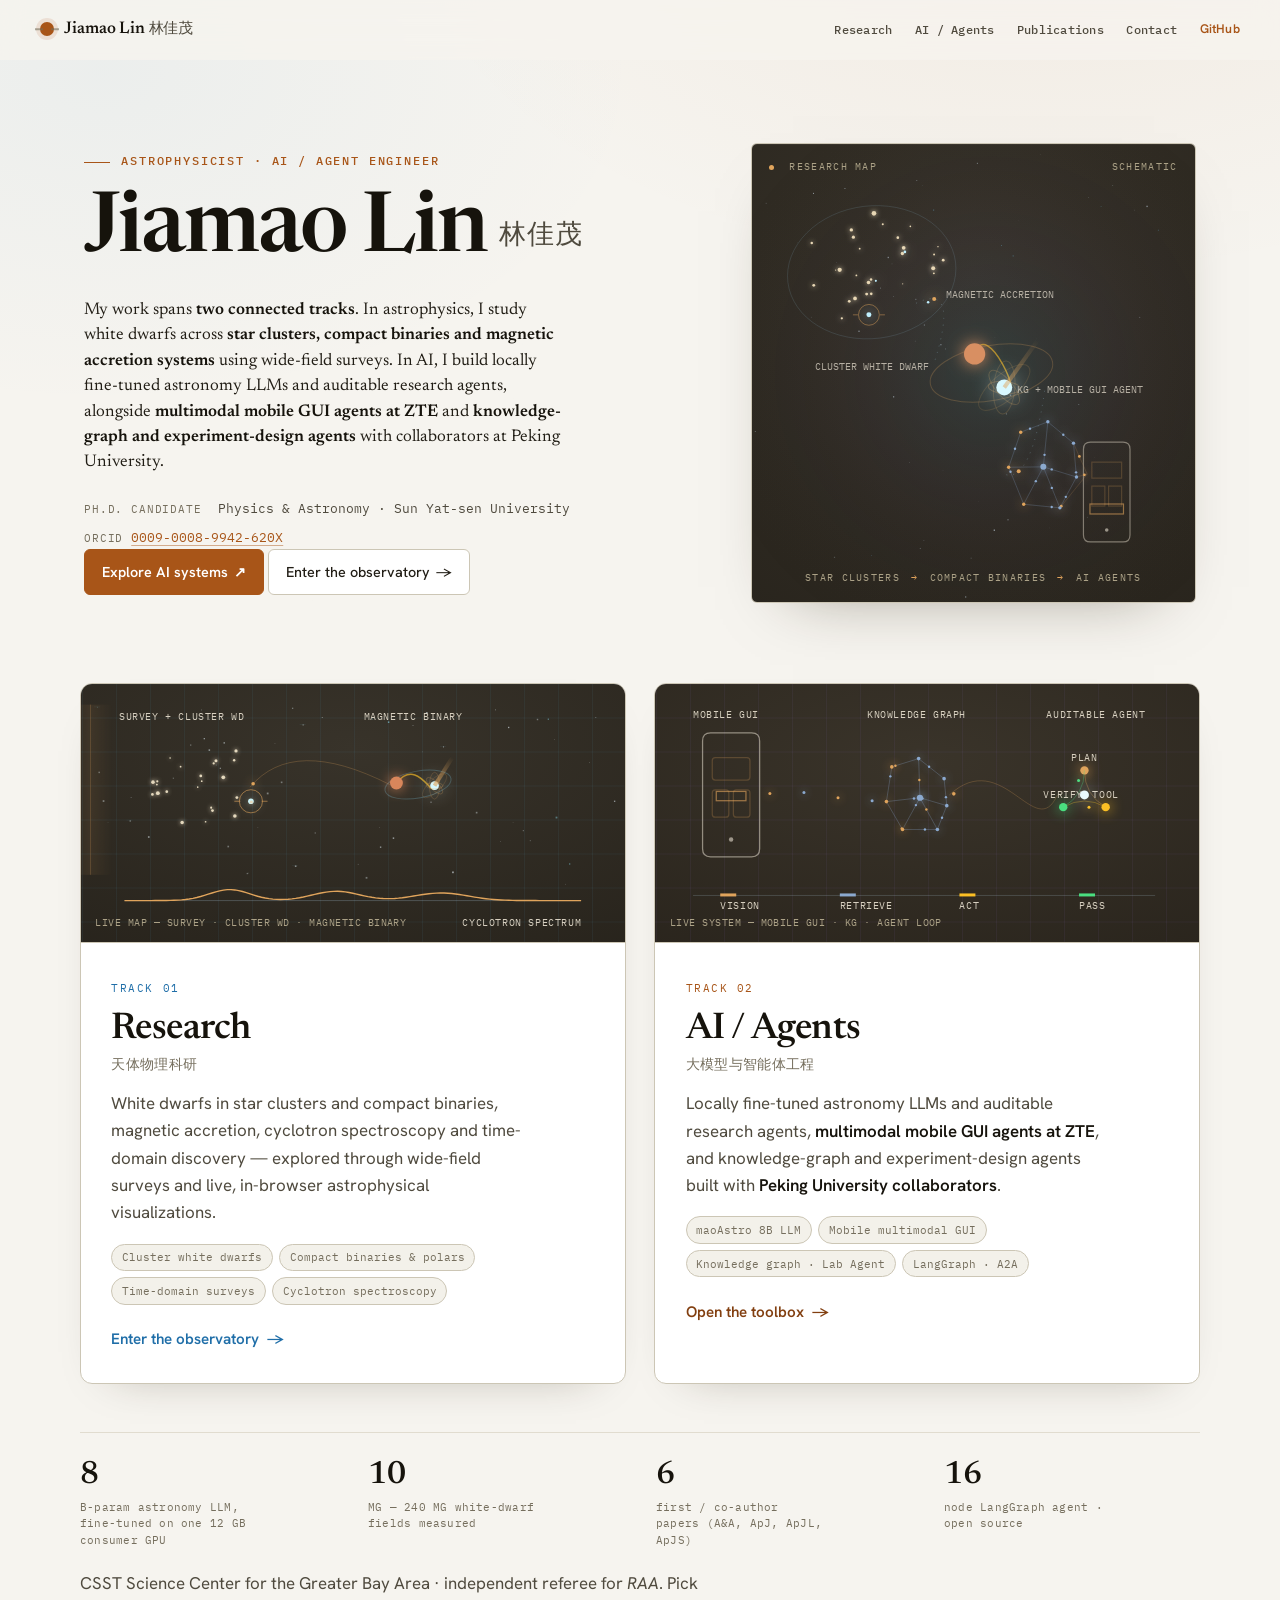
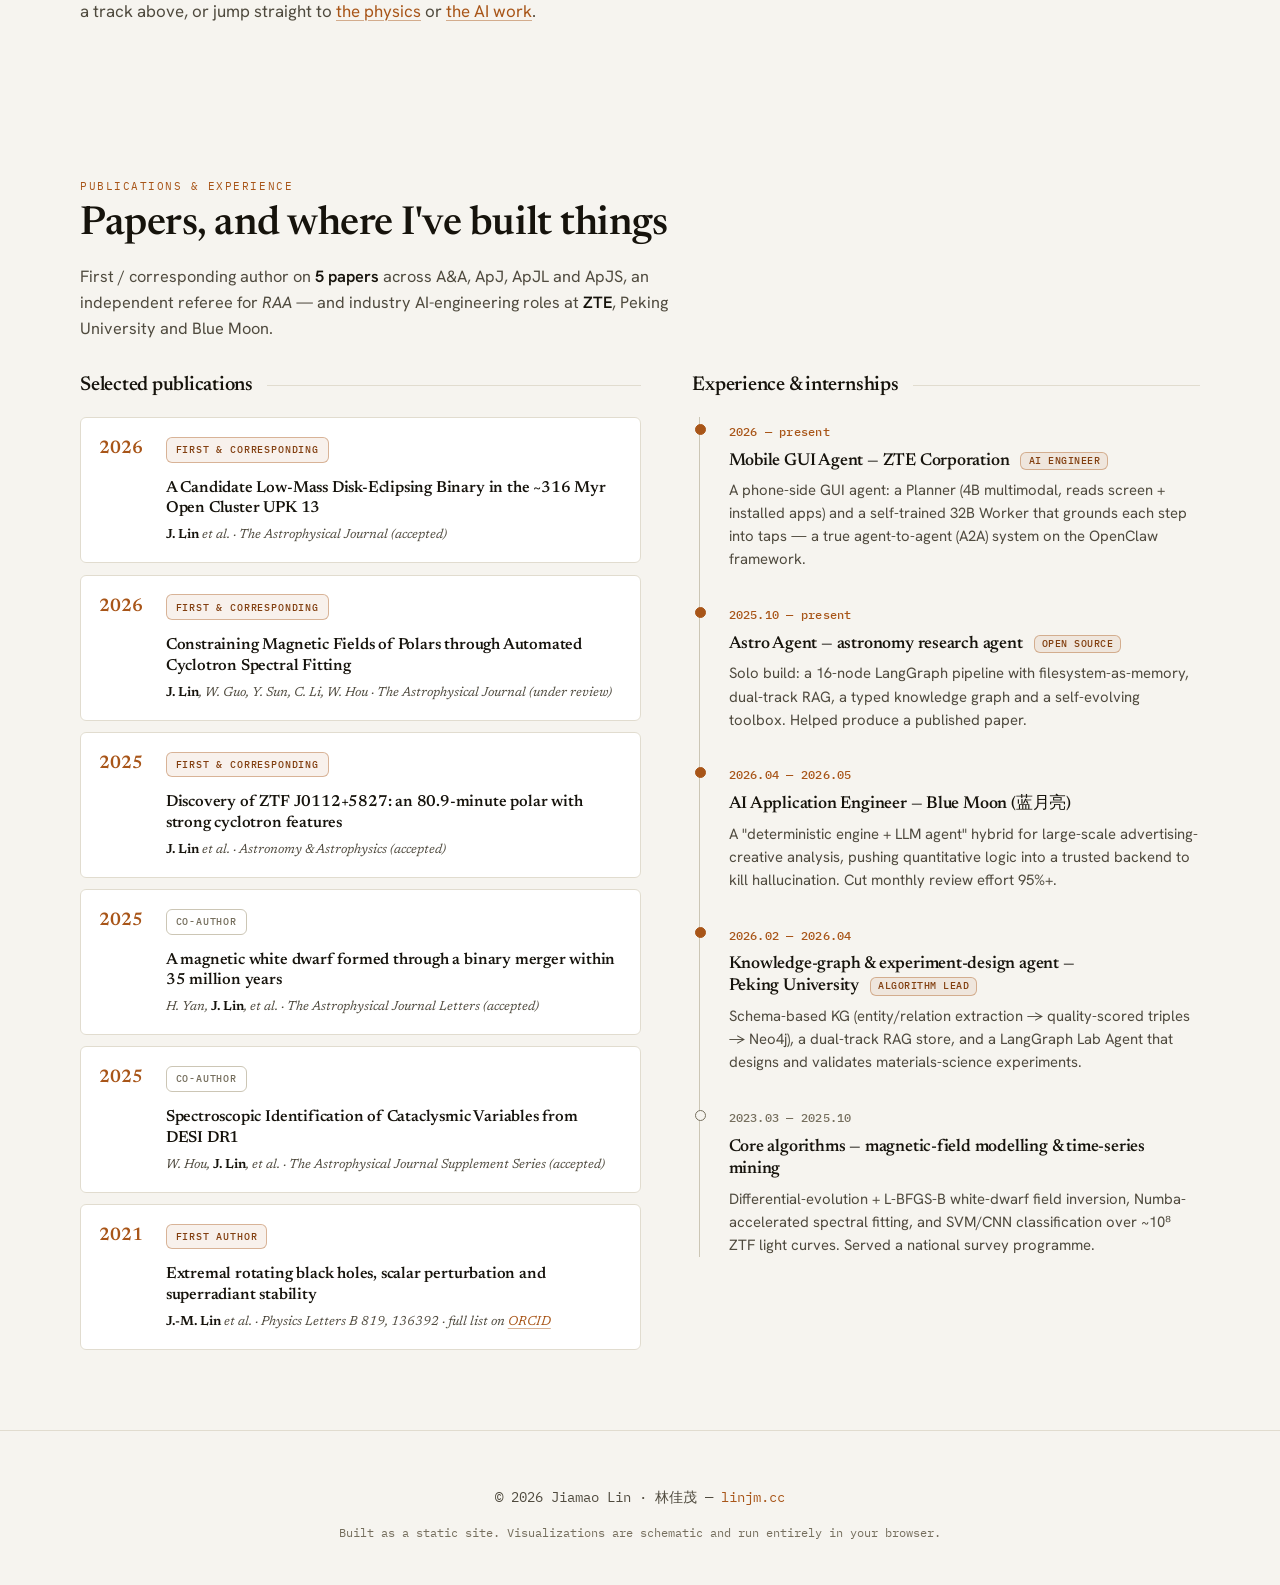
==== commit d002bbdf: "Add Fig. 4: common-envelope evolution, solved live NS Per (NGC 1528) is a dwarf nova inside a cluste" ====
--- a/index.html
+++ b/index.html
@@ -14,8 +14,8 @@
 <link rel="preconnect" href="https://fonts.googleapis.com">
 <link rel="preconnect" href="https://fonts.gstatic.com" crossorigin>
 <link href="https://fonts.googleapis.com/css2?family=Newsreader:ital,opsz,wght@0,6..72,400;0,6..72,500;0,6..72,560;0,6..72,600;1,6..72,400;1,6..72,500&family=Hanken+Grotesk:wght@400;500;550;600;700&family=IBM+Plex+Mono:wght@400;500&display=swap" rel="stylesheet">
-<link rel="stylesheet" href="css/styles.css?v=32">
-<link rel="stylesheet" href="css/cosmic-theme.css?v=32">
+<link rel="stylesheet" href="css/styles.css?v=38">
+<link rel="stylesheet" href="css/cosmic-theme.css?v=38">
 </head>
 <body class="hub-body">
 
@@ -252,8 +252,8 @@
   <p class="footer-note">Built as a static site. Visualizations are schematic and run entirely in your browser.</p>
 </footer>
 
-<script src="js/hub.js?v=32" defer></script>
-<script src="js/cosmic-ui.js?v=32" defer></script>
-<script src="js/main.js?v=32" defer></script>
+<script src="js/hub.js?v=38" defer></script>
+<script src="js/cosmic-ui.js?v=38" defer></script>
+<script src="js/main.js?v=38" defer></script>
 </body>
 </html>
--- a/css/styles.css
+++ b/css/styles.css
@@ -206,7 +206,7 @@
   overflow:hidden;position:relative;min-height:420px}
 /* absolute-fill so the canvas size never feeds back into the wrap height
    (the wrap's min-height / grid-stretch defines the box; the canvas fills it) */
-#cycCanvas,#diskCanvas,#agentCanvas,#cnnCanvas{position:absolute;inset:0;display:block;width:100%;height:100%}
+#cycCanvas,#diskCanvas,#ceCanvas,#agentCanvas,#cnnCanvas{position:absolute;inset:0;display:block;width:100%;height:100%}
 #kgCanvas{position:absolute;inset:0;display:block;width:100%;height:100%;cursor:pointer}
 .cyc-legend{position:absolute;left:0;right:0;bottom:0;display:flex;flex-wrap:wrap;gap:.35rem 1.05rem;
   margin:0;padding:.55rem .9rem;list-style:none;font-family:var(--mono);font-size:.67rem;
@@ -229,6 +229,7 @@
 .lc-wrap h4{font-family:var(--mono);font-size:.7rem;color:var(--ink-dim);text-transform:uppercase;
   letter-spacing:.1em;margin:0 0 .65rem;font-weight:500}
 #lcCanvas,#diskLc{display:block;width:100%;height:158px;background:var(--well);border-radius:4px}
+#ceTrack{display:block;width:100%;height:200px;background:var(--well);border-radius:4px}
 .cyc-controls,.spec-controls{display:flex;flex-direction:column;gap:.85rem;
   background:var(--surface-2);border:1px solid var(--line);border-radius:var(--radius);padding:1rem 1.1rem}
 .cyc-controls label,.spec-controls label{display:flex;flex-direction:column;gap:.45rem;
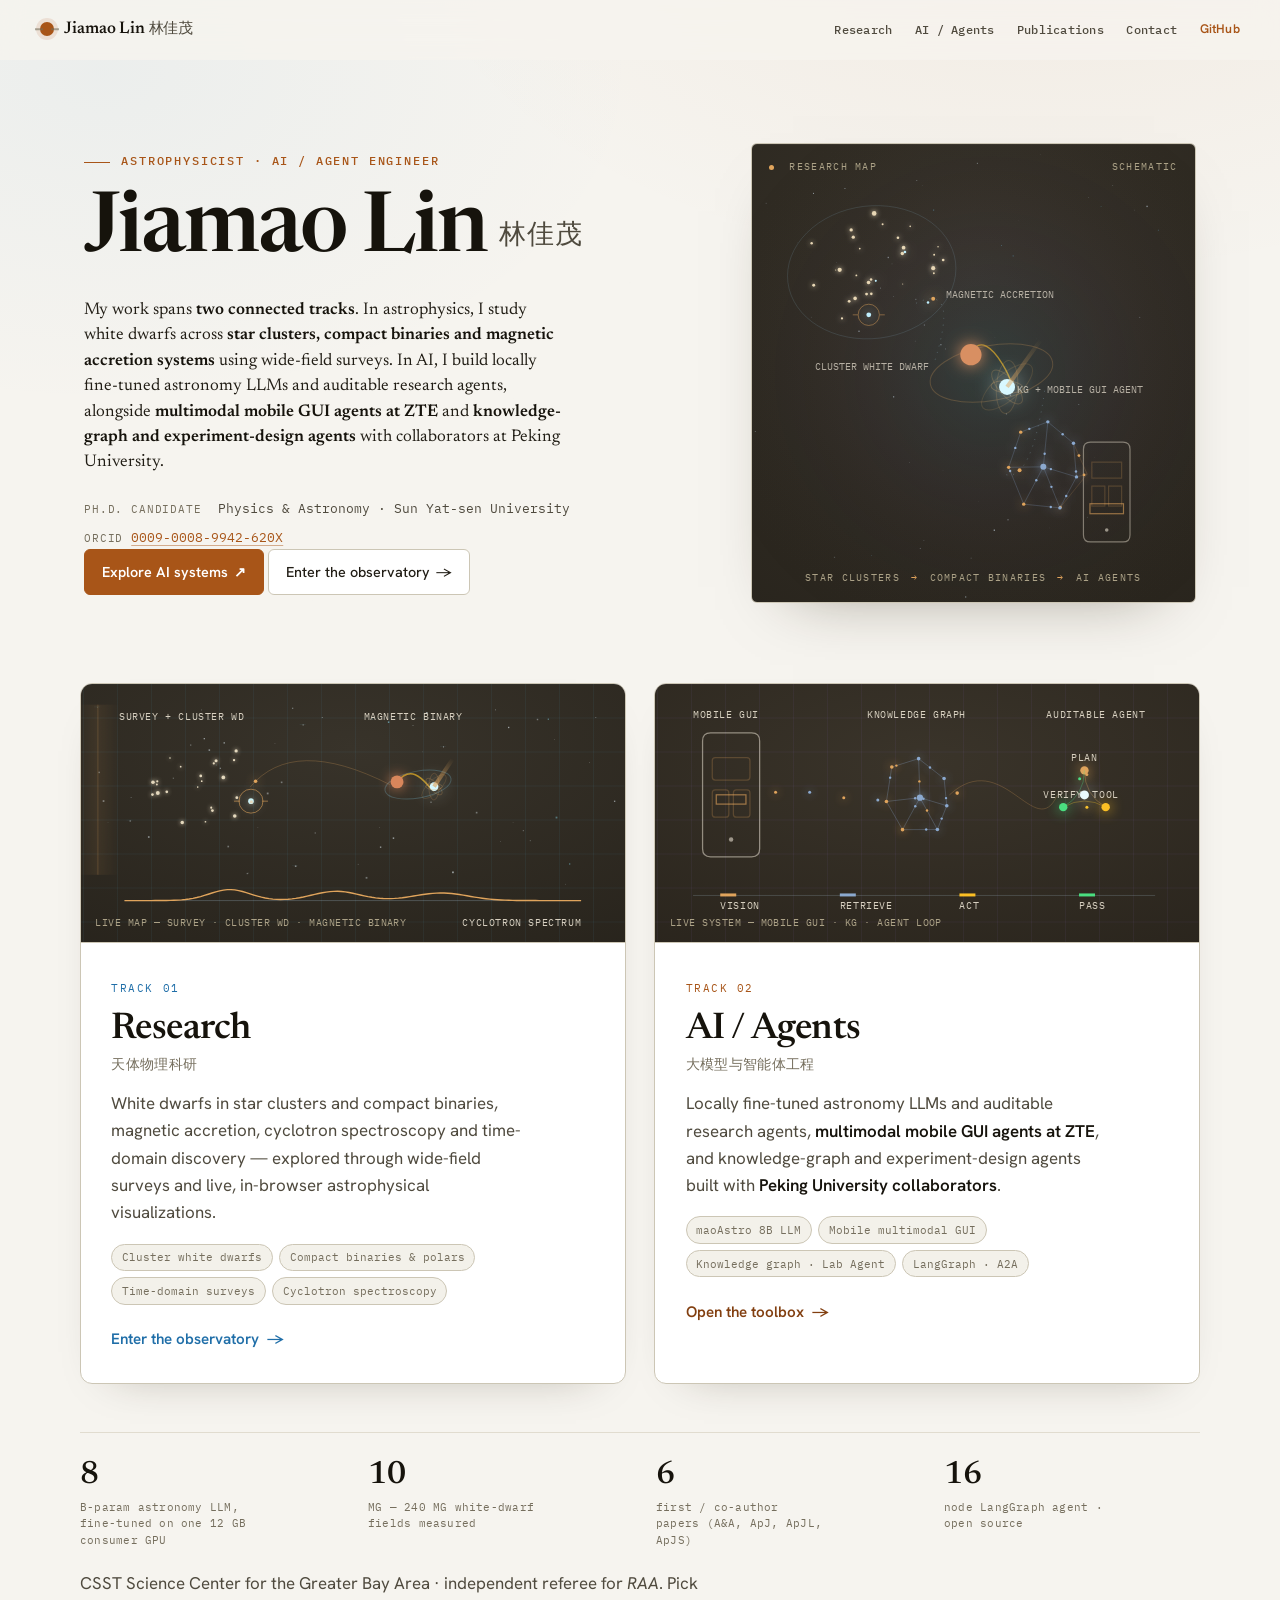
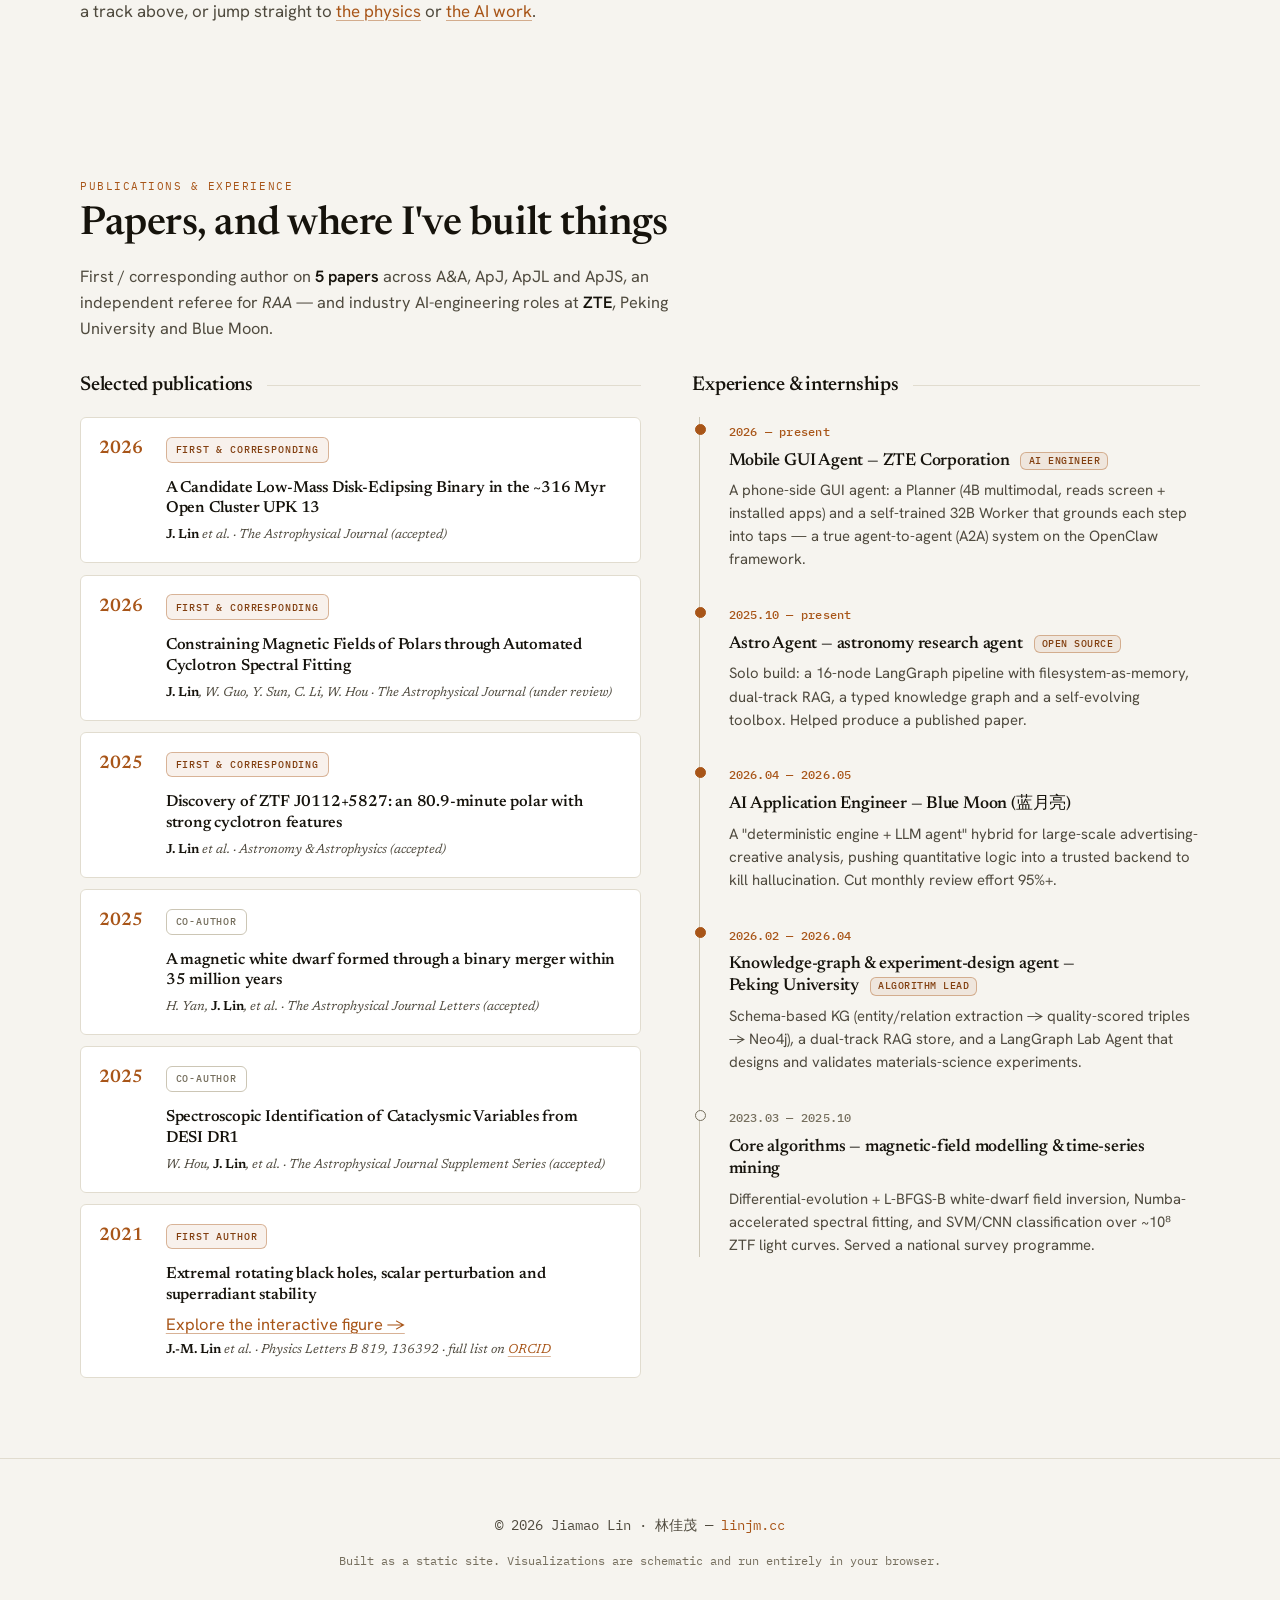
==== commit 23879f42: "Publish high-resolution black-hole visualization" ====
--- a/index.html
+++ b/index.html
@@ -199,6 +199,7 @@
             <div class="rp-body">
               <span class="pub-role role-first">First author</span>
               <h4>Extremal rotating black holes, scalar perturbation and superradiant stability</h4>
+              <a href="research.html#superradiance">Explore the interactive figure →</a>
               <p class="rp-venue"><strong>J.-M. Lin</strong> et al. · <em>Physics Letters B</em> 819, 136392 · full list on
               <a href="https://orcid.org/0009-0008-9942-620X" target="_blank" rel="noopener">ORCID</a></p>
             </div>
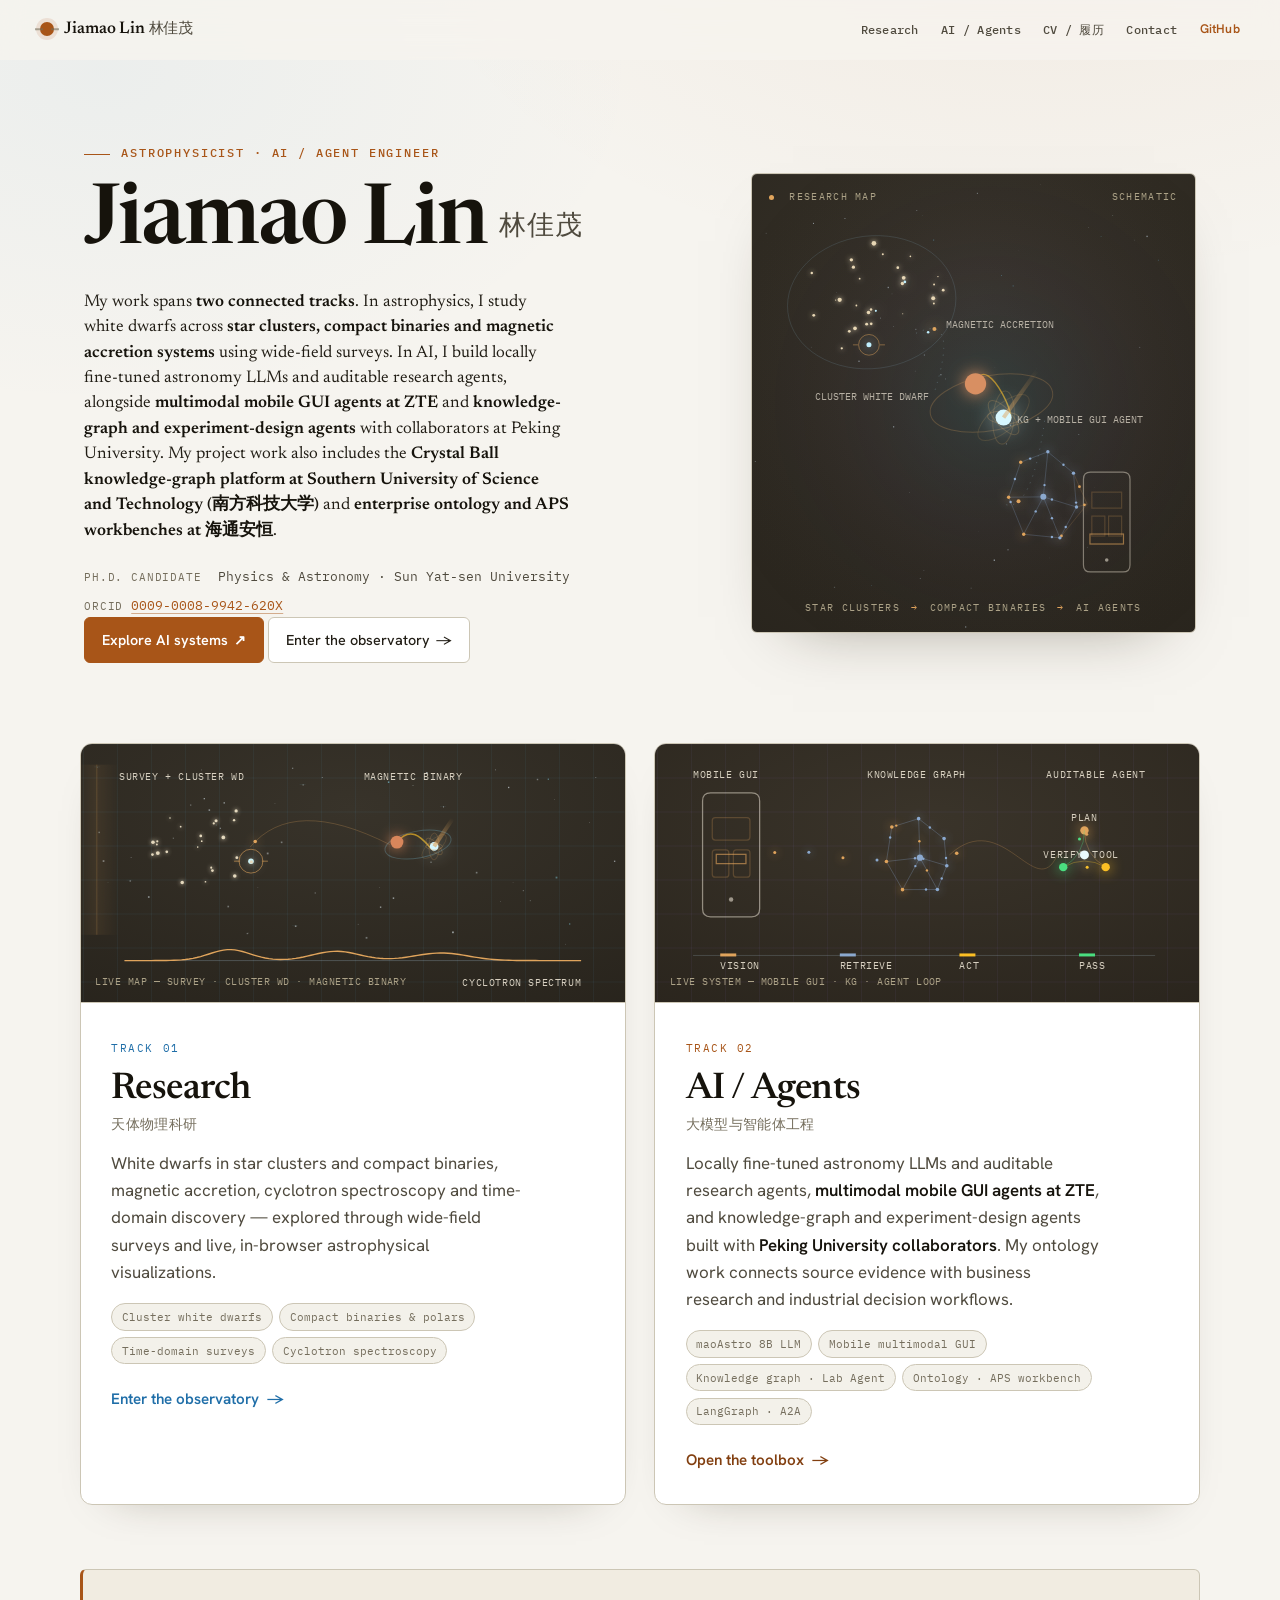
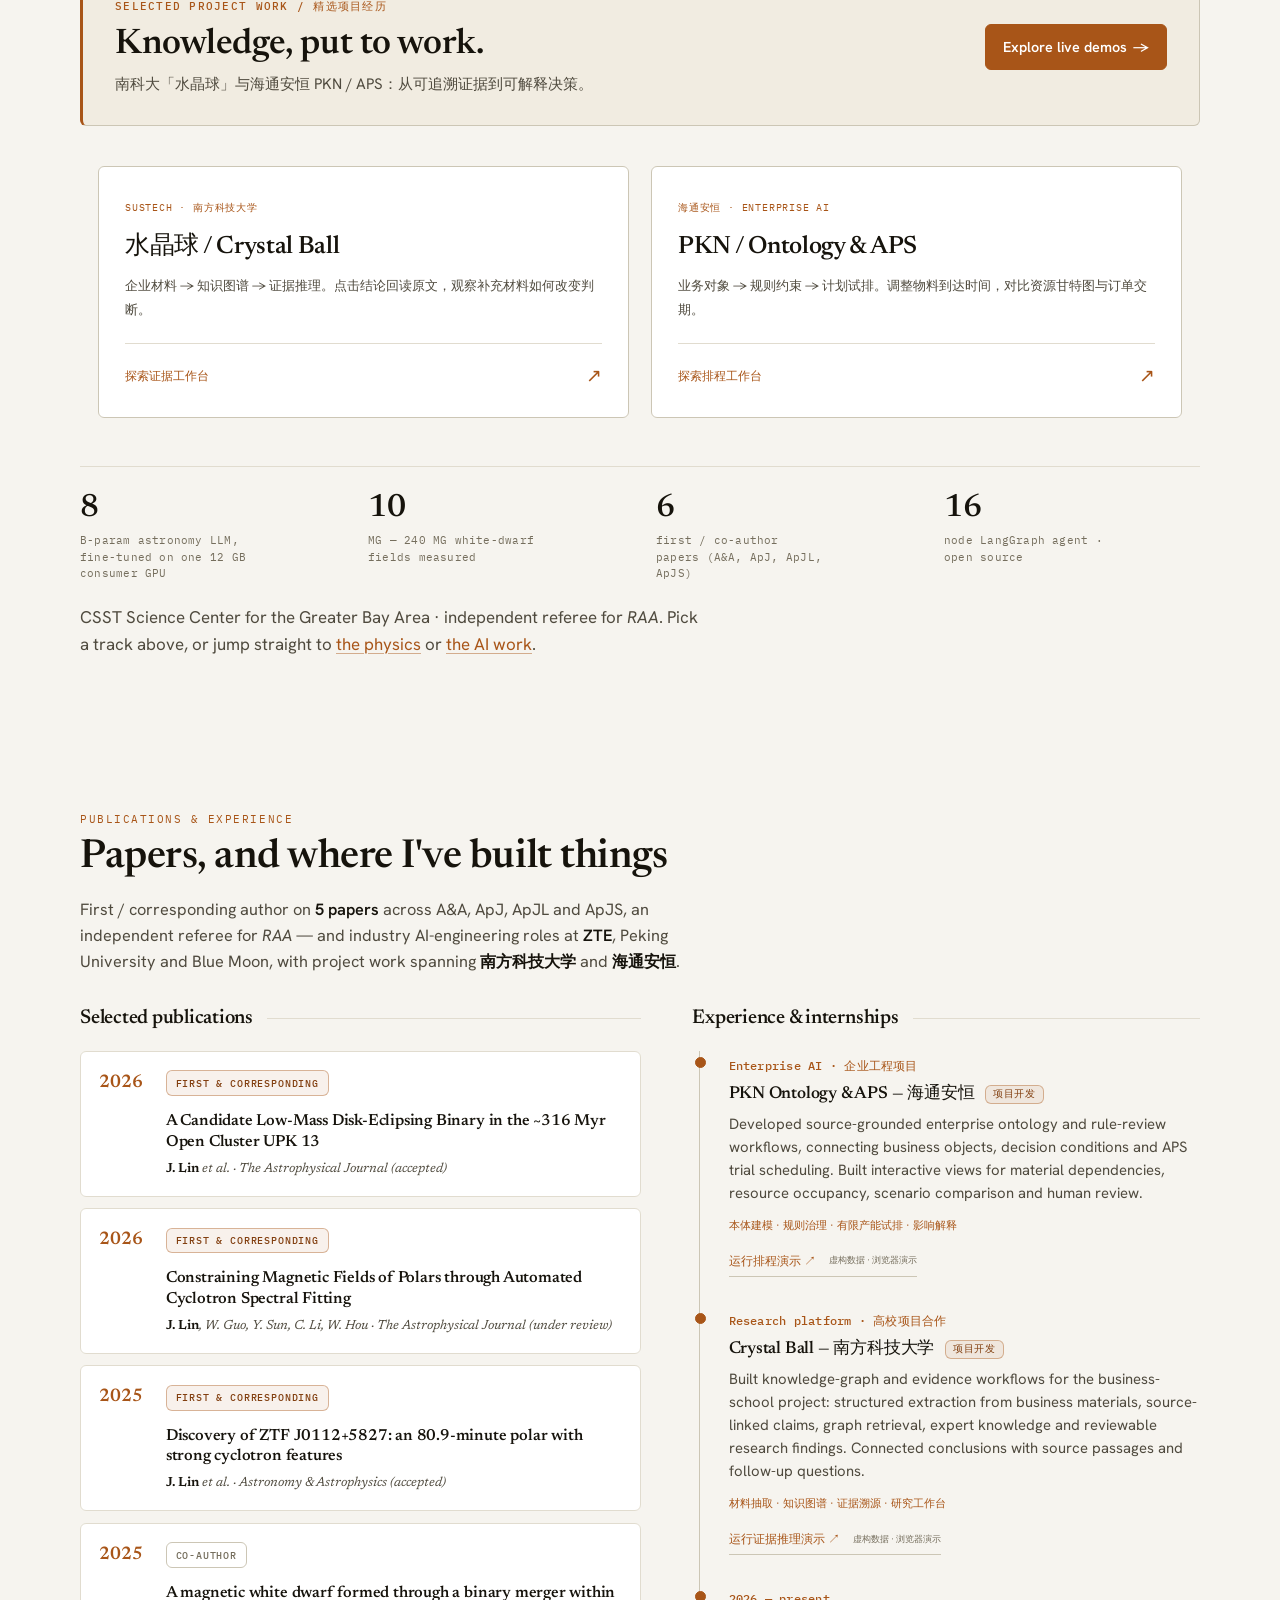
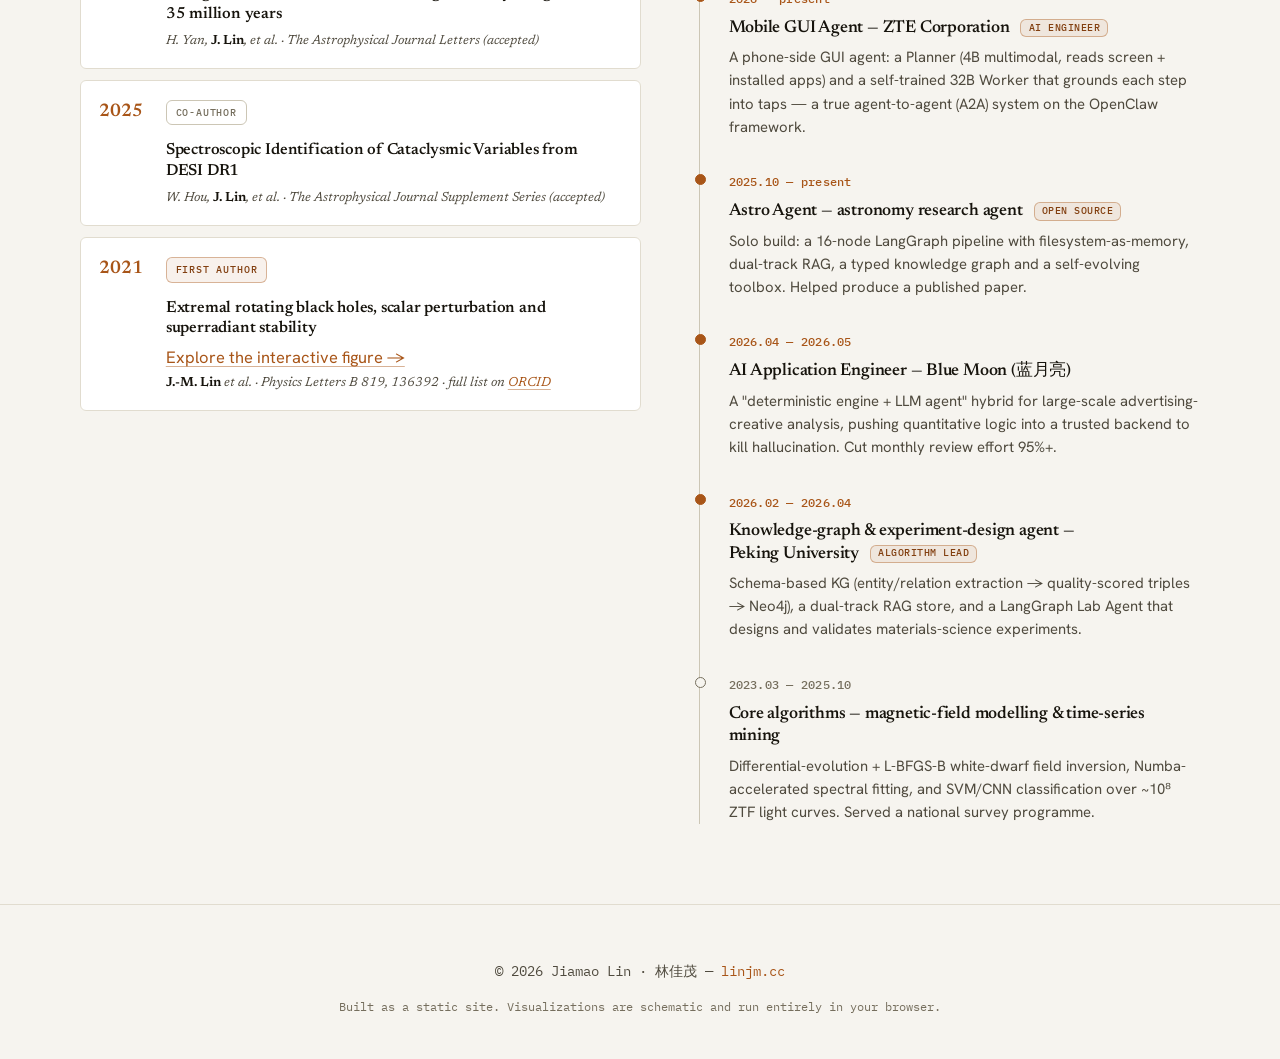
==== commit d0a3218d: "Refresh AI portfolio with interactive SUSTech and enterprise demos" ====
--- a/index.html
+++ b/index.html
@@ -4,7 +4,7 @@
 <meta charset="UTF-8">
 <meta name="viewport" content="width=device-width, initial-scale=1.0">
 <title>Jiamao Lin · 林佳茂 — Astrophysics × AI Agents</title>
-<meta name="description" content="Jiamao Lin (林佳茂): astrophysicist and AI / agent engineer working on white dwarfs in star clusters and compact binaries, astronomy LLMs, multimodal mobile GUI agents, and knowledge-graph research agents.">
+<meta name="description" content="Jiamao Lin (林佳茂): astrophysicist and AI engineer working on white dwarfs, astronomy LLMs, GUI agents, evidence-grounded knowledge graphs and enterprise ontology decision workbenches.">
 <meta name="author" content="Jiamao Lin">
 <meta property="og:title" content="Jiamao Lin · 林佳茂 — Astrophysics × AI Agents">
 <meta property="og:description" content="Astrophysics across white dwarfs, star clusters and compact binaries; AI across astronomy LLMs, multimodal mobile GUI agents, knowledge graphs and auditable research agents.">
@@ -16,6 +16,7 @@
 <link href="https://fonts.googleapis.com/css2?family=Newsreader:ital,opsz,wght@0,6..72,400;0,6..72,500;0,6..72,560;0,6..72,600;1,6..72,400;1,6..72,500&family=Hanken+Grotesk:wght@400;500;550;600;700&family=IBM+Plex+Mono:wght@400;500&display=swap" rel="stylesheet">
 <link rel="stylesheet" href="css/styles.css?v=38">
 <link rel="stylesheet" href="css/cosmic-theme.css?v=38">
+<link rel="stylesheet" href="css/ontology-portfolio.css?v=20261013-1">
 </head>
 <body class="hub-body">
 
@@ -29,7 +30,7 @@
   <nav class="nav-links" aria-label="Primary">
     <a href="research.html">Research</a>
     <a href="ai.html">AI&nbsp;/&nbsp;Agents</a>
-    <a href="#cv">Publications</a>
+    <a href="#cv">CV / 履历</a>
     <a href="mailto:linjm66@mail2.sysu.edu.cn">Contact</a>
     <a href="https://github.com/wangnengdejiamao" target="_blank" rel="noopener" class="nav-cta">GitHub</a>
   </nav>
@@ -51,7 +52,9 @@
         using wide-field surveys. In AI, I build locally fine-tuned astronomy LLMs and
         auditable research agents, alongside <strong>multimodal mobile GUI agents at ZTE</strong>
         and <strong>knowledge-graph and experiment-design agents</strong> with collaborators at
-        Peking University.
+        Peking University. My project work also includes the <strong>Crystal Ball knowledge-graph
+        platform at Southern University of Science and Technology (南方科技大学)</strong> and
+        <strong>enterprise ontology and APS workbenches at 海通安恒</strong>.
       </p>
       <ul class="hub-id">
         <li><span class="k">Ph.D. candidate</span> Physics &amp; Astronomy · Sun Yat-sen University</li>
@@ -113,11 +116,13 @@
           Locally fine-tuned astronomy LLMs and auditable research agents,
           <strong>multimodal mobile GUI agents at ZTE</strong>, and knowledge-graph and
           experiment-design agents built with <strong>Peking University collaborators</strong>.
+          My ontology work connects source evidence with business research and industrial decision workflows.
         </p>
         <ul class="door-tags">
           <li>maoAstro 8B LLM</li>
           <li>Mobile multimodal GUI</li>
           <li>Knowledge graph · Lab Agent</li>
+          <li>Ontology · APS workbench</li>
           <li>LangGraph · A2A</li>
         </ul>
         <span class="door-go">Open the toolbox <span class="arr">→</span></span>
@@ -126,6 +131,20 @@
   </section>
 
   <!-- ============================ AT A GLANCE ============================ -->
+  <section class="ontology-home" aria-labelledby="ontologyHomeTitle">
+    <div>
+      <p class="ontology-kicker">Selected project work / 精选项目经历</p>
+      <h2 id="ontologyHomeTitle">Knowledge, put to work.</h2>
+      <p>南科大「水晶球」与海通安恒 PKN / APS：从可追溯证据到可解释决策。</p>
+    </div>
+    <a class="btn btn-primary" href="ai.html#selected">Explore live demos <span aria-hidden="true">→</span></a>
+  </section>
+
+  <section class="cv-project-previews" aria-label="南科大与公司项目演示">
+    <a href="ai.html#sustech"><span class="cv-project-label">SUSTECH · 南方科技大学</span><h3>水晶球 / Crystal Ball</h3><p>企业材料 → 知识图谱 → 证据推理。点击结论回读原文，观察补充材料如何改变判断。</p><span class="cv-project-action">探索证据工作台 <b aria-hidden="true">↗</b></span></a>
+    <a href="ai.html#enterprise"><span class="cv-project-label">海通安恒 · ENTERPRISE AI</span><h3>PKN / Ontology &amp; APS</h3><p>业务对象 → 规则约束 → 计划试排。调整物料到达时间，对比资源甘特图与订单交期。</p><span class="cv-project-action">探索排程工作台 <b aria-hidden="true">↗</b></span></a>
+  </section>
+
   <section class="hub-glance">
     <ul class="hub-facts">
       <li><span class="num" data-count="8">8</span><span class="lab">B-param astronomy LLM, fine-tuned on one 12&nbsp;GB consumer GPU</span></li>
@@ -147,7 +166,8 @@
       <h2>Papers, and where I've built things</h2>
       <p>First / corresponding author on <strong>5 papers</strong> across A&amp;A, ApJ, ApJL and ApJS,
       an independent referee for <em>RAA</em> — and industry AI-engineering roles at
-      <strong>ZTE</strong>, Peking University and Blue&nbsp;Moon.</p>
+      <strong>ZTE</strong>, Peking University and Blue&nbsp;Moon, with project work spanning
+      <strong>南方科技大学</strong> and <strong>海通安恒</strong>.</p>
     </div>
 
     <div class="cv-two">
@@ -210,6 +230,24 @@
       <div class="cv-col">
         <h3 class="cv-h">Experience &amp; internships</h3>
         <div class="timeline">
+          <div class="tl-item tl-ai cv-featured-project">
+            <span class="tl-date">Enterprise AI · 企业工程项目</span>
+            <h4>PKN Ontology &amp; APS — 海通安恒 <span class="tl-tag">项目开发</span></h4>
+            <p>Developed source-grounded enterprise ontology and rule-review workflows, connecting business
+            objects, decision conditions and APS trial scheduling. Built interactive views for material
+            dependencies, resource occupancy, scenario comparison and human review.</p>
+            <p class="cv-project-scope">本体建模 · 规则治理 · 有限产能试排 · 影响解释</p>
+            <a class="cv-demo-link" href="ai.html#enterprise">运行排程演示 ↗ <small>虚构数据 · 浏览器演示</small></a>
+          </div>
+          <div class="tl-item tl-ai cv-featured-project">
+            <span class="tl-date">Research platform · 高校项目合作</span>
+            <h4>Crystal Ball — 南方科技大学 <span class="tl-tag">项目开发</span></h4>
+            <p>Built knowledge-graph and evidence workflows for the business-school project: structured extraction
+            from business materials, source-linked claims, graph retrieval, expert knowledge and reviewable
+            research findings. Connected conclusions with source passages and follow-up questions.</p>
+            <p class="cv-project-scope">材料抽取 · 知识图谱 · 证据溯源 · 研究工作台</p>
+            <a class="cv-demo-link" href="ai.html#sustech">运行证据推理演示 ↗ <small>虚构数据 · 浏览器演示</small></a>
+          </div>
           <div class="tl-item tl-ai">
             <span class="tl-date">2026 — present</span>
             <h4>Mobile GUI Agent — ZTE&nbsp;Corporation <span class="tl-tag">AI engineer</span></h4>
--- a/css/ontology-portfolio.css
+++ b/css/ontology-portfolio.css
@@ -0,0 +1,148 @@
+/* Ontology portfolio — readable objects, traceable relationships, explicit examples. */
+/* Long labels in the existing project cards must also fit the mobile page. */
+@media(max-width:600px){
+  .ai-body #zteTask{flex:1;min-width:0;overflow-wrap:anywhere}
+  .ai-body .app-ds{min-width:0;white-space:normal;overflow-wrap:anywhere}
+  .ai-body .app-chrome{flex-wrap:wrap}
+}
+.ontology-section{scroll-margin-top:5rem}
+.ontology-section .section-head{max-width:76ch}
+.ontology-home{max-width:calc(var(--maxw) - 5rem);margin:1rem auto 2.5rem;padding:1.8rem 2rem;display:flex;align-items:center;justify-content:space-between;gap:2.2rem;border:1px solid var(--line-strong);border-left:3px solid var(--accent);border-radius:var(--radius);background:#f1ece1}
+.ontology-home>div{max-width:69ch}.ontology-home h2{font-size:clamp(1.65rem,3vw,2.2rem);margin-bottom:.45rem}
+.ontology-home p:not(.ontology-kicker){color:var(--ink-soft);font-size:.95rem;margin:0;line-height:1.6}
+.ontology-home .btn{flex:none;white-space:nowrap}
+.ontology-projects,.ontology-project-options{display:grid;grid-template-columns:1fr 1fr;gap:1rem;margin:0 0 1.25rem}
+.ontology-project{position:relative;display:flex;flex-direction:column;gap:.42rem;min-width:0;text-align:left;padding:1.3rem 1.45rem;border:1px solid var(--line-strong);border-radius:var(--radius);background:var(--surface);color:var(--ink);font:inherit;cursor:pointer;transition:border-color .2s,background .2s,box-shadow .2s}
+.ontology-project:hover{border-color:var(--accent);background:#fffdf8}
+.ontology-project[aria-pressed="true"]{border-color:var(--accent);background:#faf3e8;box-shadow:inset 3px 0 var(--accent)}
+.ontology-project strong{font:560 1.35rem/1.2 var(--serif)}
+.ontology-project span{font-size:.87rem;line-height:1.5;color:var(--ink-soft)}
+.ontology-project .ontology-project-index{font:500 .65rem/1.4 var(--mono);letter-spacing:.11em;text-transform:uppercase;color:var(--accent)}
+.ontology-project .ontology-kicker{font:500 .63rem/1.5 var(--mono);letter-spacing:.075em;color:var(--accent);margin-bottom:.2rem}
+.ontology-project-copy{padding:.75rem 0 1.4rem;max-width:88ch}
+.ontology-kicker{font:500 .66rem/1.5 var(--mono);letter-spacing:.12em;text-transform:uppercase;color:var(--accent);margin:0 0 .65rem}
+.ontology-project-copy h3{font-size:clamp(1.65rem,3vw,2.15rem);margin:0 0 .6rem}
+.ontology-project-copy p:not(.ontology-kicker){font-size:1rem;color:var(--ink-soft);margin:.45rem 0;line-height:1.65}
+.ontology-project-copy .ontology-focus{padding-left:.85rem;border-left:2px solid var(--line-strong);margin-top:.9rem!important;font-size:.9rem!important}
+.ontology-stack{display:flex;flex-wrap:wrap;gap:.4rem;list-style:none;margin:1rem 0 0;padding:0}
+.ontology-stack li{font:400 .68rem/1.5 var(--mono);color:var(--ink-soft);border:1px solid var(--line);border-radius:3px;padding:.25rem .5rem;background:var(--surface)}
+.ontology-explorer{background:var(--surface);border:1px solid var(--line-strong);border-radius:var(--radius);padding:clamp(.8rem,2vw,1.3rem)}
+.ontology-layout{display:grid;grid-template-columns:minmax(0,1fr) 295px;gap:1rem;align-items:stretch}
+.ontology-layout>*{min-width:0}
+.ontology-graph{position:relative;isolation:isolate;min-height:420px;border:1px solid var(--well-line);border-radius:var(--radius);background:radial-gradient(100% 100% at 35% 0%,#37352e,#24241f);padding:1.25rem 1.15rem 3rem;overflow:hidden}
+.ontology-graph-head{display:flex;justify-content:space-between;gap:1rem;color:#c9c3b5;font:400 .62rem/1.5 var(--mono);letter-spacing:.08em;text-transform:uppercase;position:relative;z-index:1}
+.ontology-graph-head span:last-child{color:#a7c5b8;text-align:right}
+.ontology-columns{display:grid;grid-template-columns:repeat(3,minmax(0,1fr));column-gap:4.6rem;position:relative;z-index:1;margin:1.6rem 0 1.1rem}
+.ontology-columns span{font:400 .66rem/1.4 var(--mono);color:#c6c0b1;letter-spacing:.035em}
+.ontology-columns b{font-weight:500;color:#e4b478;margin-right:.35rem}
+.ontology-node-grid{display:grid;grid-template-columns:repeat(3,minmax(0,1fr));grid-template-rows:repeat(2,minmax(126px,auto));gap:2.25rem 4.6rem;position:relative;z-index:2}
+.ontology-node{--node-accent:#e5b77f;display:flex;flex-direction:column;align-items:flex-start;gap:.4rem;min-width:0;position:relative;border:1px solid #6b5944;border-radius:5px;padding:.75rem .75rem .85rem;text-align:left;background:#383127;color:#f6eee1;font-family:var(--sans);cursor:pointer;transition:border-color .18s,background .18s,box-shadow .18s;overflow-wrap:anywhere}
+.ontology-node:nth-child(1){grid-column:1;grid-row:1}.ontology-node:nth-child(2){grid-column:1;grid-row:2}
+.ontology-node:nth-child(3){grid-column:2;grid-row:1}.ontology-node:nth-child(4){grid-column:2;grid-row:2}
+.ontology-node:nth-child(5){grid-column:3;grid-row:1}.ontology-node:nth-child(6){grid-column:3;grid-row:2}
+.ontology-node[data-column="1"]{--node-accent:#a8cabc;background:#293a33;border-color:#526d60}
+.ontology-node[data-column="2"]{--node-accent:#b6c8e0;background:#2c3540;border-color:#54657a}
+.ontology-node:hover{border-color:var(--node-accent);box-shadow:0 0 0 1px var(--node-accent)}
+.ontology-node[aria-pressed="true"]{border-color:var(--node-accent);box-shadow:0 0 0 2px var(--node-accent)}
+.ontology-node.is-in-trace{border-color:var(--node-accent);background:#45443a}
+.ontology-node.is-impact-path{border-color:#c9c3ad;border-style:dashed}
+.ontology-node.is-impact-path.needs-review{--node-accent:#e5b07b;border-color:#d5995b;border-style:solid;background:#49392b}
+.ontology-node:focus-visible{outline:2px solid #fff5dd;outline-offset:5px}
+.ontology-node-kind{display:flex;align-items:center;gap:.4rem;width:100%;font:400 .55rem/1.35 var(--mono);color:var(--node-accent);letter-spacing:.055em;text-transform:uppercase}
+.ontology-node-kind::before{content:"";display:block;width:5px;height:5px;flex:none;border-radius:50%;background:currentColor}
+.ontology-node-label{font:560 1.02rem/1.18 var(--serif);color:#fff8ed}
+.ontology-node-subtitle{font-size:.72rem;line-height:1.42;color:#ded7ca}
+.ontology-node-index{position:absolute;right:.45rem;bottom:.2rem;font:400 .48rem/1.4 var(--mono);color:#a9a496;opacity:.8}
+.ontology-edges{position:absolute;inset:0;width:100%;height:100%;z-index:0;pointer-events:none;overflow:visible}
+.ontology-edge{fill:none;stroke:#8d897c;stroke-width:1.2;opacity:.4;transition:stroke .2s,opacity .2s}
+.ontology-edge.is-active{stroke:#e4b478;stroke-width:1.6;opacity:.95}
+.ontology-edge.needs-review{stroke:#efb07a;stroke-width:2}
+.ontology-edge-end{fill:#9b978c;opacity:.55}.ontology-edge-end.is-active{fill:#e4b478;opacity:1}
+.ontology-edge-label{fill:#e2dccf;font:400 10px var(--mono);text-anchor:middle;paint-order:stroke;stroke:#2c2b24;stroke-width:5px;stroke-linejoin:round;opacity:0;transition:opacity .2s}
+.ontology-edge-label.is-active{opacity:1}
+.ontology-graph-foot{position:absolute;bottom:.85rem;left:1.15rem;right:1.15rem;display:flex;justify-content:space-between;gap:1rem;font:400 .58rem/1.5 var(--mono);color:#c4beae;letter-spacing:.01em}
+.ontology-graph-foot span:last-child{color:#a4b8ad}
+.ontology-inspector{display:flex;flex-direction:column;background:var(--surface-2);border:1px solid var(--line);border-radius:var(--radius);padding:1.15rem 1.1rem;min-width:0}
+.ontology-inspector .ontology-kicker{font-size:.58rem;margin-bottom:.6rem}
+.ontology-inspector h4{font-size:1.5rem;margin:0 0 .65rem;overflow-wrap:anywhere}
+.ontology-back-to-graph{display:none;align-self:flex-start;margin-top:1rem}
+.ontology-scenario-overlay{grid-column:1 / -1;font-size:.75rem;line-height:1.6;color:var(--ink-soft);border-left:2px solid var(--line-strong);padding:.55rem .7rem;margin:.9rem 0 0;background:var(--surface)}
+.ontology-scenario-overlay.needs-review{border-color:#b4773e;background:#f6ead9;color:#71441f}
+.ontology-object-detail{font-size:.85rem;line-height:1.6;color:var(--ink-soft);margin:0 0 .9rem}
+.ontology-properties{margin:0 0 1rem;font-size:.76rem}
+.ontology-properties>div{display:grid;grid-template-columns:minmax(70px,.65fr) minmax(0,1fr);gap:.65rem;padding:.38rem 0;border-bottom:1px solid var(--line)}
+.ontology-properties dt{color:var(--ink-dim)}
+.ontology-properties dd{margin:0;color:var(--ink);font-weight:500;overflow-wrap:anywhere}
+.ontology-evidence{border-top:1px solid var(--line-strong);padding-top:.8rem;margin-top:auto}
+.ontology-evidence-label,.ontology-relations-label{display:block;font:500 .57rem/1.5 var(--mono);letter-spacing:.085em;text-transform:uppercase;color:var(--accent);margin-bottom:.45rem}
+.ontology-evidence blockquote{padding:0 0 0 .7rem;margin:0;border-left:2px solid #cbb68f;color:var(--ink-soft);font-size:.79rem;line-height:1.6;overflow-wrap:anywhere}
+.ontology-relations{margin:.85rem 0 0;padding:0;list-style:none;color:var(--ink-soft);font-size:.73rem;line-height:1.5}
+.ontology-relations li{margin:.3rem 0}.ontology-relations li::before{content:"↳";color:var(--accent);margin-right:.35rem}
+.ontology-controls{display:flex;flex-wrap:wrap;gap:.55rem;align-items:center;padding:1.05rem 0 .65rem}
+.ontology-controls .btn{font-size:.8rem;min-height:39px}
+.ontology-toolbar{display:flex;flex-wrap:wrap;align-items:center;justify-content:space-between;gap:.8rem;margin:0 0 1rem}
+.ontology-actions{display:flex;flex-wrap:wrap;gap:.5rem}
+.ontology-toolbar .ontology-demo-note{margin:0;padding:.4rem .65rem;border:1px solid var(--line);border-radius:3px;font:400 .64rem/1.5 var(--mono);background:var(--surface-2);color:var(--ink-soft)}
+.ontology-actions .btn{font-size:.78rem;min-height:38px}
+.ontology-status{margin:.3rem 0 .9rem;min-height:1.5em;font:400 .73rem/1.6 var(--mono);color:var(--ink-soft)}
+.ontology-stages{display:grid;grid-template-columns:repeat(4,minmax(0,1fr));gap:.65rem;list-style:none;padding:0;margin:1rem 0 .85rem;counter-reset:ontology-stage}
+.ontology-stages li{min-width:0;counter-increment:ontology-stage}
+.ontology-stage{display:flex;align-items:flex-start;gap:.65rem;width:100%;height:100%;border:1px solid var(--line);background:var(--surface-2);border-radius:4px;padding:.85rem .8rem;text-align:left;cursor:pointer;font:inherit;color:var(--ink-soft);transition:border-color .2s,background .2s}
+.ontology-stage::before{content:counter(ontology-stage,decimal-leading-zero);flex:none;display:grid;place-items:center;width:23px;height:23px;font:400 .6rem/1 var(--mono);border:1px solid var(--line-strong);border-radius:50%;color:var(--ink-dim)}
+.ontology-stage[aria-current="step"]{background:#faf1e2;border-color:#ba8b4d}
+.ontology-stage[aria-current="step"]::before{background:var(--accent);color:white;border-color:var(--accent)}
+.ontology-stage:hover{border-color:var(--accent)}
+.ontology-stage strong{display:block;font-size:.82rem;font-family:var(--sans);font-weight:600;margin-bottom:.25rem;line-height:1.35}
+.ontology-stage small{display:block;font-size:.75rem;line-height:1.5}
+.ontology-demo-note{display:block;margin:1rem 0 0;padding:.7rem .85rem;border-left:2px solid var(--accent);background:#f6f1e7;font-size:.8rem;color:var(--ink-soft);line-height:1.6}
+.ontology-scenario{display:grid;grid-template-columns:minmax(0,1fr) minmax(0,1.2fr);gap:1rem 2rem;padding:1.35rem 1.3rem;margin-top:1rem;background:var(--surface-2);border:1px solid var(--line);border-radius:var(--radius)}
+.ontology-scenario[hidden]{display:none!important}
+.ontology-scenario h4{font-size:1.1rem;margin:0 0 .5rem}
+.ontology-scenario h3{font-size:1.6rem;max-width:20ch;margin:.6rem 0}
+.ontology-scenario-note{grid-column:1 / -1;margin:0!important}
+.ontology-scenario label{display:flex;flex-wrap:wrap;justify-content:space-between;gap:.4rem;font-size:.8rem;color:var(--ink-soft)}
+.ontology-scenario input[type="range"]{display:block;width:100%;max-width:100%;margin:1.05rem 0 .75rem;accent-color:var(--accent);cursor:pointer}
+.ontology-scenario output{font:400 .72rem/1.6 var(--mono);color:var(--accent-deep)}
+.ontology-scenario p{font-size:.8rem;color:var(--ink-soft);margin:.5rem 0 0;line-height:1.6}
+.ontology-timeline{margin:1.25rem 0 1.1rem;--arrival:4;--gap:0}
+.ontology-timeline-key{display:block;font:400 .61rem/1.5 var(--mono);color:var(--ink-dim);margin:0 0 .6rem}
+.ontology-timeline-row{display:grid;grid-template-columns:85px minmax(0,1fr);gap:.7rem;align-items:start;min-height:41px}
+.ontology-timeline-label{font-size:.71rem;color:var(--ink-soft);line-height:1.4;padding-top:1px}
+.ontology-timeline-plot{position:relative;height:35px;border-top:1px solid transparent}
+.ontology-timeline-plot::before{content:"";position:absolute;left:0;right:0;top:7px;height:1px;background:var(--line-strong)}
+.ontology-timeline-plot::after{content:"";position:absolute;left:62.5%;top:-3px;height:29px;border-left:1px dashed var(--accent);z-index:3}
+.ontology-timeline-bar{position:absolute;left:0;top:4px;width:calc(var(--arrival) * 100% / 8);height:6px;background:#6c8c80;border-radius:2px;transition:width .2s}
+.ontology-timeline-row.is-planned .ontology-timeline-bar{width:25%;background:#a39c8e}
+.ontology-timeline-gap{position:absolute;left:62.5%;top:4px;width:calc(var(--gap) * 100% / 8);height:6px;background:#b86435;border-radius:0 2px 2px 0;transition:width .2s}
+.ontology-timeline-point{position:absolute;left:calc(var(--arrival) * 100% / 8);top:13px;transform:translateX(-50%);font:400 .56rem/1.3 var(--mono);color:var(--ink-soft);white-space:nowrap}
+.ontology-timeline-row.is-planned .ontology-timeline-point{left:25%}
+.ontology-timeline-axis{display:flex;justify-content:space-between;margin-left:calc(85px + .7rem);font:400 .52rem/1.4 var(--mono);color:var(--ink-dim)}
+.ontology-timeline-axis span{width:0;overflow:visible;white-space:nowrap;text-align:center;transform:translateX(-.6rem)}
+.ontology-contributions{display:grid;grid-template-columns:1fr 1fr;gap:2rem;margin:2.2rem 0 0}
+.ontology-contributions article{border-top:1px solid var(--line-strong);padding:1.2rem .2rem 0}
+.ontology-contributions h3{font-size:1.55rem;max-width:30ch;margin-bottom:.85rem}
+.ontology-contributions p:not(.ontology-kicker){font-size:.94rem;line-height:1.65;color:var(--ink-soft);margin:.7rem 0}
+.ontology-contributions ul{padding-left:1.15rem;margin:.9rem 0;color:var(--ink-soft);font-size:.88rem;line-height:1.65}
+.ontology-contributions li{margin:.4rem 0}.ontology-contributions li::marker{color:var(--accent)}
+.ontology-contributions .ontology-boundary{font-size:.8rem!important;border-left:2px solid var(--line-strong);padding-left:.8rem;margin-top:1.1rem!important}
+@media(max-width:1150px){.ontology-layout{grid-template-columns:1fr}.ontology-inspector{display:grid;grid-template-columns:1fr 1fr;column-gap:1.6rem;align-content:start}.ontology-inspector .ontology-kicker,.ontology-inspector h4,.ontology-inspector .ontology-object-detail{grid-column:1}.ontology-inspector .ontology-properties{grid-column:1;margin-bottom:0}.ontology-inspector .ontology-evidence{grid-column:2;grid-row:1 / span 4;border-top:0;border-left:1px solid var(--line-strong);padding:0 0 0 1.3rem;margin-top:0}.ontology-inspector .ontology-relations{grid-column:1 / -1;border-top:1px solid var(--line);padding-top:.55rem}.ontology-node{padding:.85rem .85rem 1rem}.ontology-node-label{font-size:1.15rem}.ontology-node-subtitle{font-size:.8rem}.ontology-graph{min-height:430px}}
+@media(max-width:999px){.ontology-home{max-width:calc(100% - 3rem);padding:1.5rem;gap:1.5rem}.ontology-home .btn{white-space:normal;max-width:15rem}.ontology-stages{grid-template-columns:repeat(2,minmax(0,1fr))}.ontology-scenario{gap:1rem 1.3rem}}
+@media(max-width:600px){.ontology-projects,.ontology-project-options{grid-template-columns:1fr;gap:.65rem}.ontology-project{padding:1rem 1.1rem}.ontology-project strong{font-size:1.22rem}.ontology-layout{gap:.75rem}.ontology-graph{padding:1rem .85rem 2.8rem;min-height:420px}.ontology-graph-head{font-size:.53rem;letter-spacing:.02em;gap:.6rem}.ontology-columns{display:none}.ontology-node-grid{grid-template-columns:1fr;grid-template-rows:none;gap:2.1rem;margin-top:1.5rem}.ontology-node:nth-child(n){grid-column:1;grid-row:auto;min-height:101px;padding:.8rem 1rem .9rem}.ontology-node-label{font-size:1.14rem}.ontology-node-subtitle{font-size:.79rem;max-width:38ch}.ontology-node-kind{font-size:.58rem}.ontology-node-index{font-size:.58rem;right:.7rem;bottom:.5rem}.ontology-edge-label{display:none}.ontology-graph-foot{left:.85rem;right:.85rem;font-size:.51rem;gap:.5rem}.ontology-inspector{display:flex;padding:1.1rem}.ontology-inspector .ontology-evidence{border-left:0;border-top:1px solid var(--line-strong);padding:.8rem 0 0;margin-top:.8rem}.ontology-inspector .ontology-relations{border-top:0;padding-top:0}.ontology-stages{grid-template-columns:1fr}.ontology-stage{padding:.75rem .85rem}.ontology-stage strong{font-size:.86rem}.ontology-stage small{font-size:.79rem}.ontology-scenario{padding:1rem .8rem}.ontology-scenario output{font-size:.64rem}.ontology-timeline-row{grid-template-columns:65px minmax(0,1fr);gap:.5rem}.ontology-timeline-axis{margin-left:calc(65px + .5rem);font-size:.47rem}.ontology-timeline-label{font-size:.66rem}}
+@media(max-width:600px){.ontology-home{max-width:calc(100% - 2rem);padding:1.25rem;flex-direction:column;align-items:flex-start;margin-bottom:1.8rem;gap:1.1rem}.ontology-home .btn{max-width:none}.ontology-toolbar{align-items:flex-start;gap:.6rem}.ontology-scenario,.ontology-contributions{grid-template-columns:1fr}.ontology-scenario h3{max-width:25ch}.ontology-contributions{gap:1rem}.ontology-contributions h3{font-size:1.45rem}}
+@media(max-width:600px){.ontology-back-to-graph{display:inline-flex}.ontology-inspector{scroll-margin-top:5.5rem}.ontology-node{scroll-margin-top:5.5rem}}
+@media(prefers-reduced-motion:reduce){.ontology-section *,.ontology-section *::before,.ontology-section *::after{transition:none!important;scroll-behavior:auto!important}}
+
+/* Project entries shared with the AI portfolio. */
+.cv-project-previews{max-width:1120px;margin:0 auto 3rem;display:grid;grid-template-columns:1fr 1fr;gap:22px;padding:0 18px}
+.cv-project-previews>a{padding:25px 26px;border:1px solid var(--line-strong);border-radius:6px;background:var(--surface);color:var(--ink);transition:transform .2s,border-color .2s}
+.cv-project-previews>a:hover{transform:translateY(-3px);border-color:var(--accent)}
+.cv-project-label{font:10px var(--mono);letter-spacing:.08em;color:var(--accent)}
+.cv-project-previews h3{font-size:25px;margin:14px 0 12px}
+.cv-project-previews p{font-size:13px;line-height:1.9;color:var(--ink-soft);margin:0 0 20px}
+.cv-project-action{display:flex;justify-content:space-between;align-items:center;font-size:12px;color:var(--accent);border-top:1px solid var(--line);padding-top:16px}
+.cv-project-action b{font-size:19px;font-weight:400}
+.cv-featured-project .cv-project-scope{font-size:11px;color:var(--accent);margin:12px 0}
+.cv-demo-link{display:inline-flex;gap:13px;flex-wrap:wrap;font-size:12px;align-items:center;border-bottom:1px solid var(--line-strong);padding-bottom:5px}
+.cv-demo-link small{font-size:9px;color:var(--ink-dim)}
+@media(max-width:650px){.cv-project-previews{grid-template-columns:1fr;padding:0 18px;gap:15px}.cv-project-previews>a{padding:22px}.cv-project-previews h3{font-size:23px}.cv-project-previews p{font-size:12px}}
+@media(prefers-reduced-motion:reduce){.cv-project-previews>a{transition:none}}
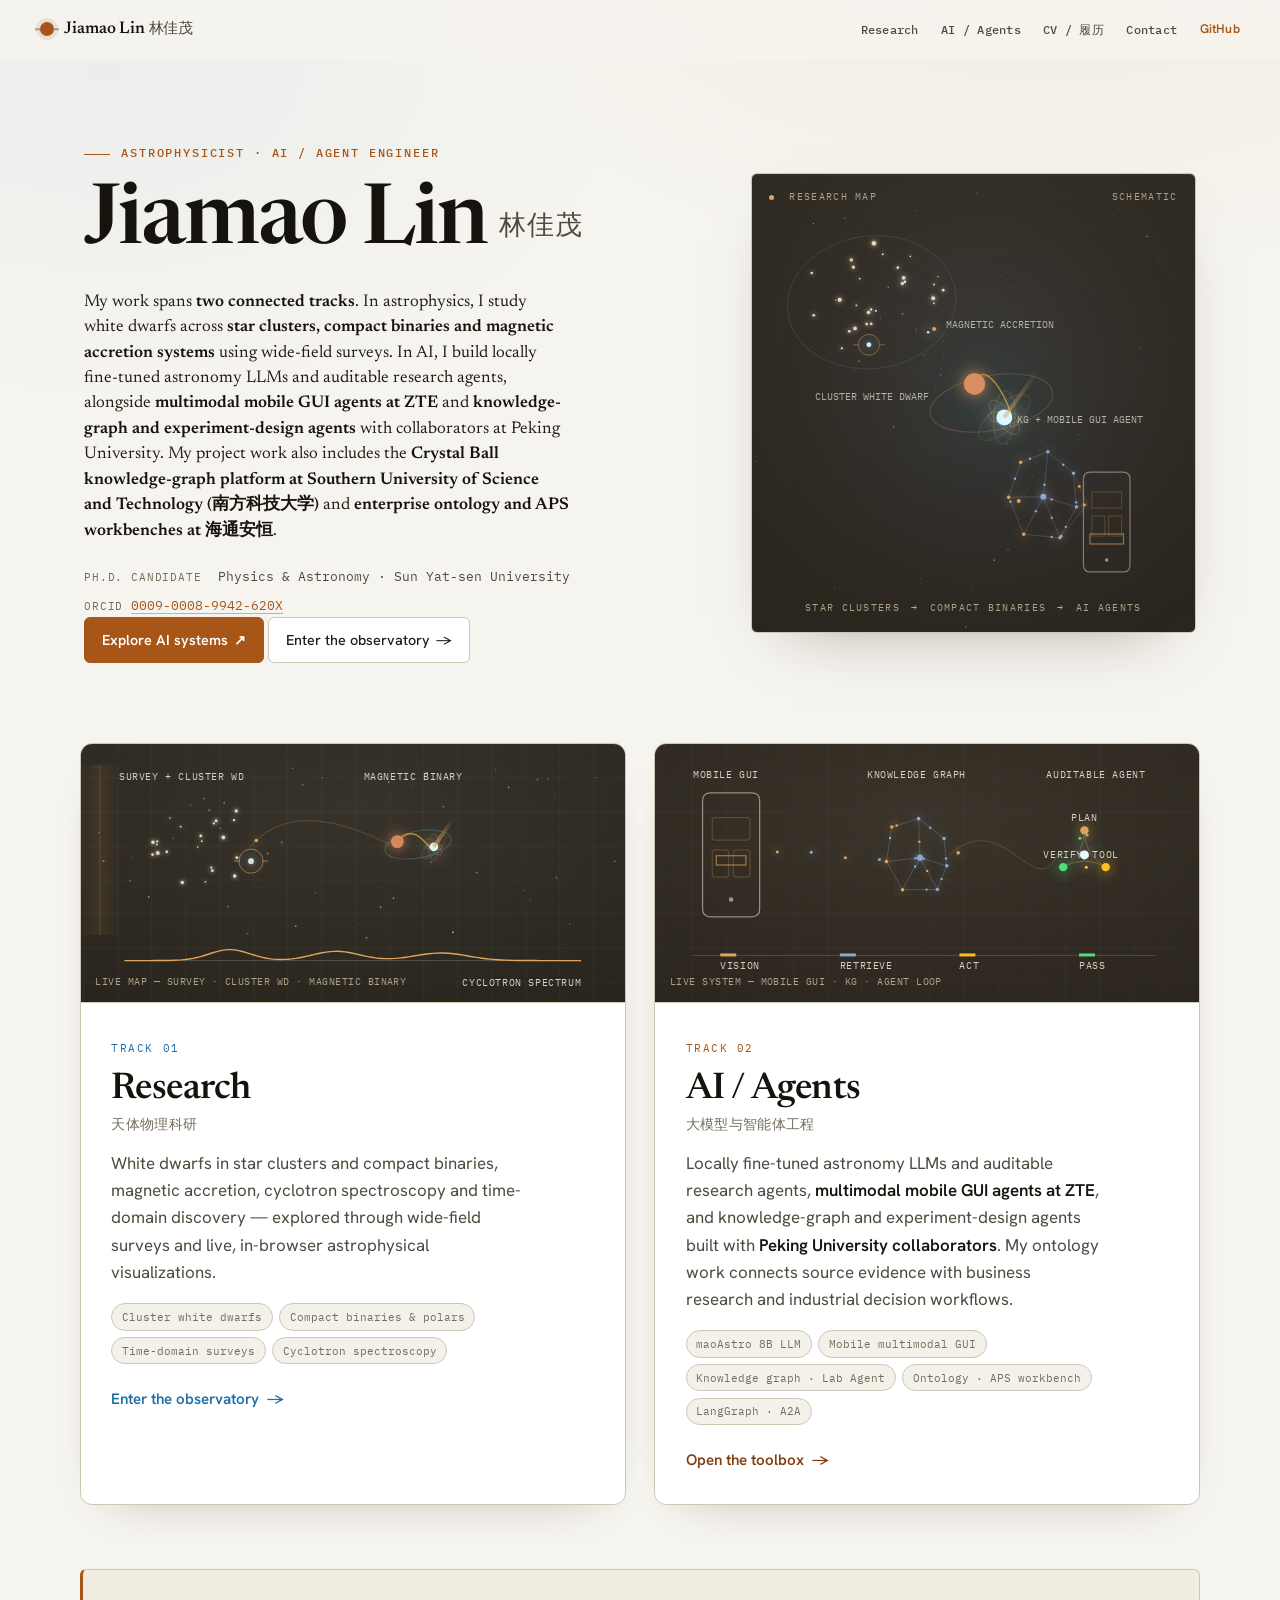
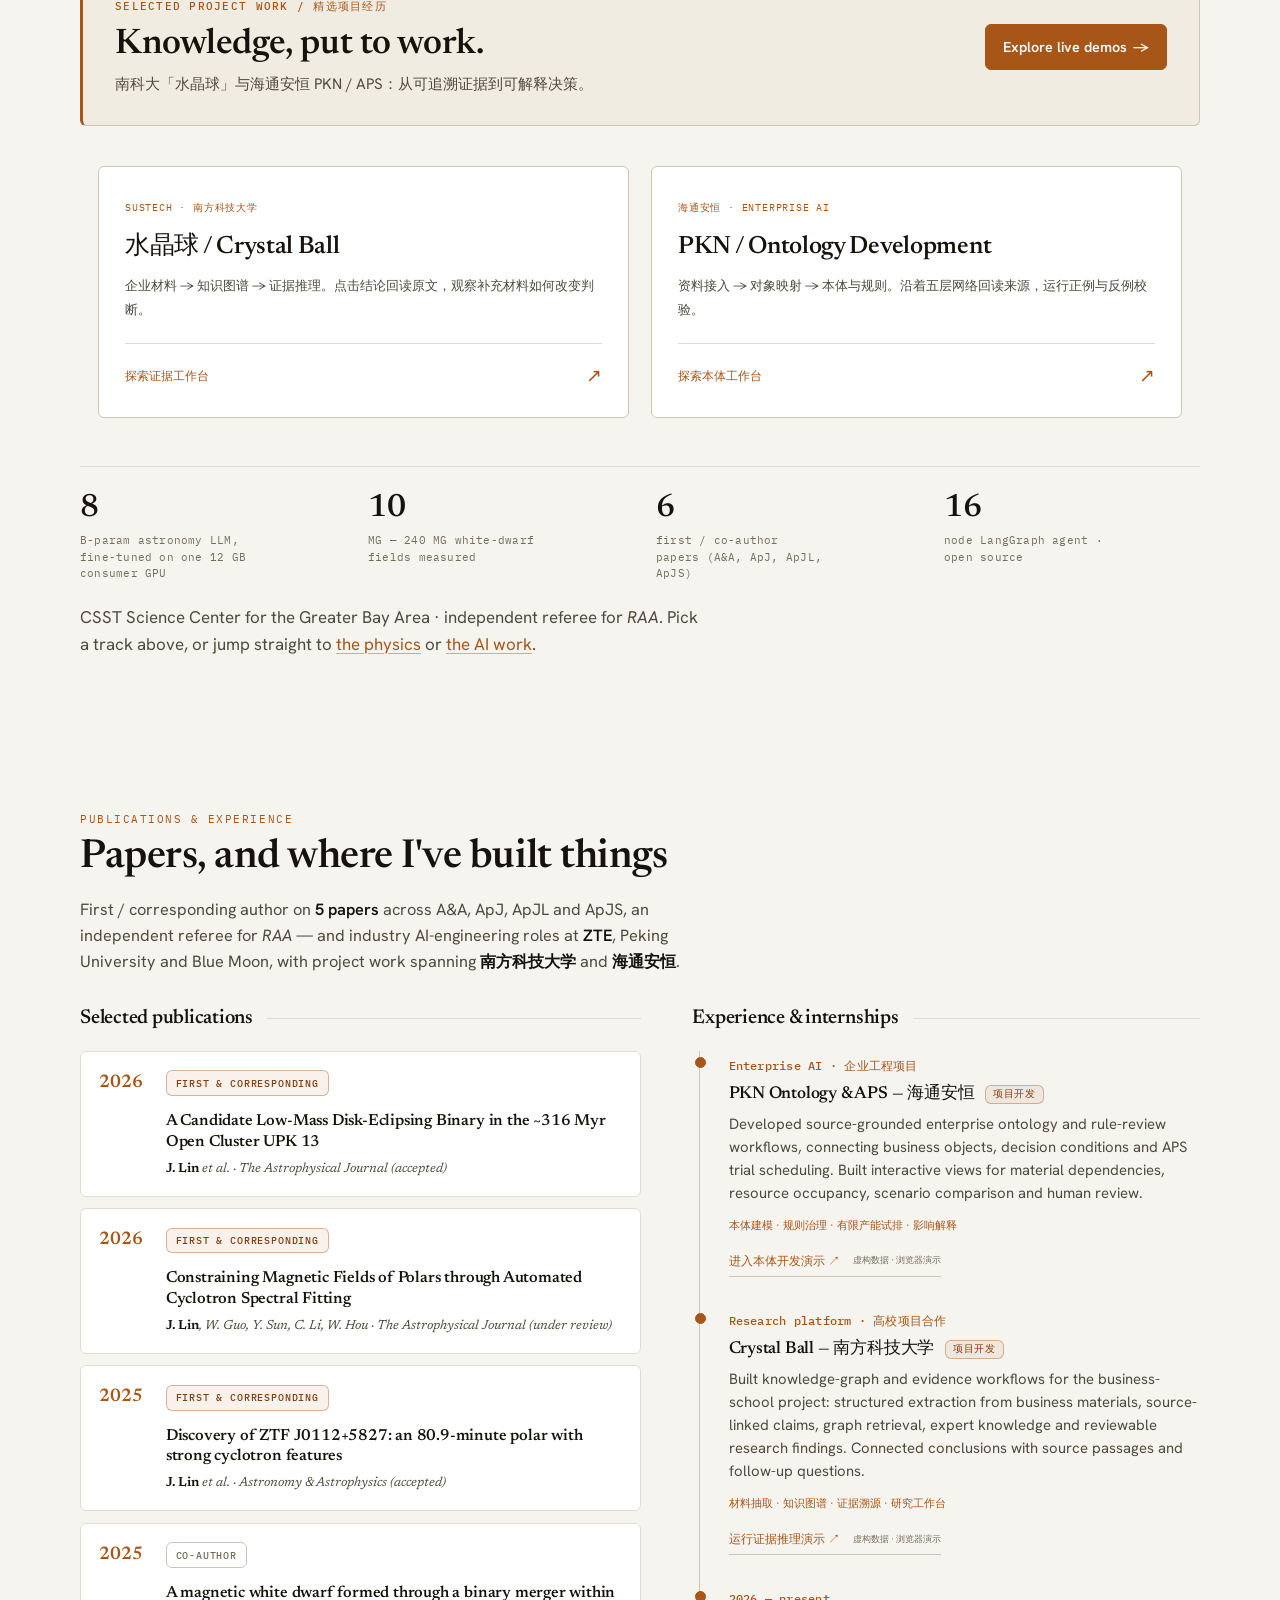
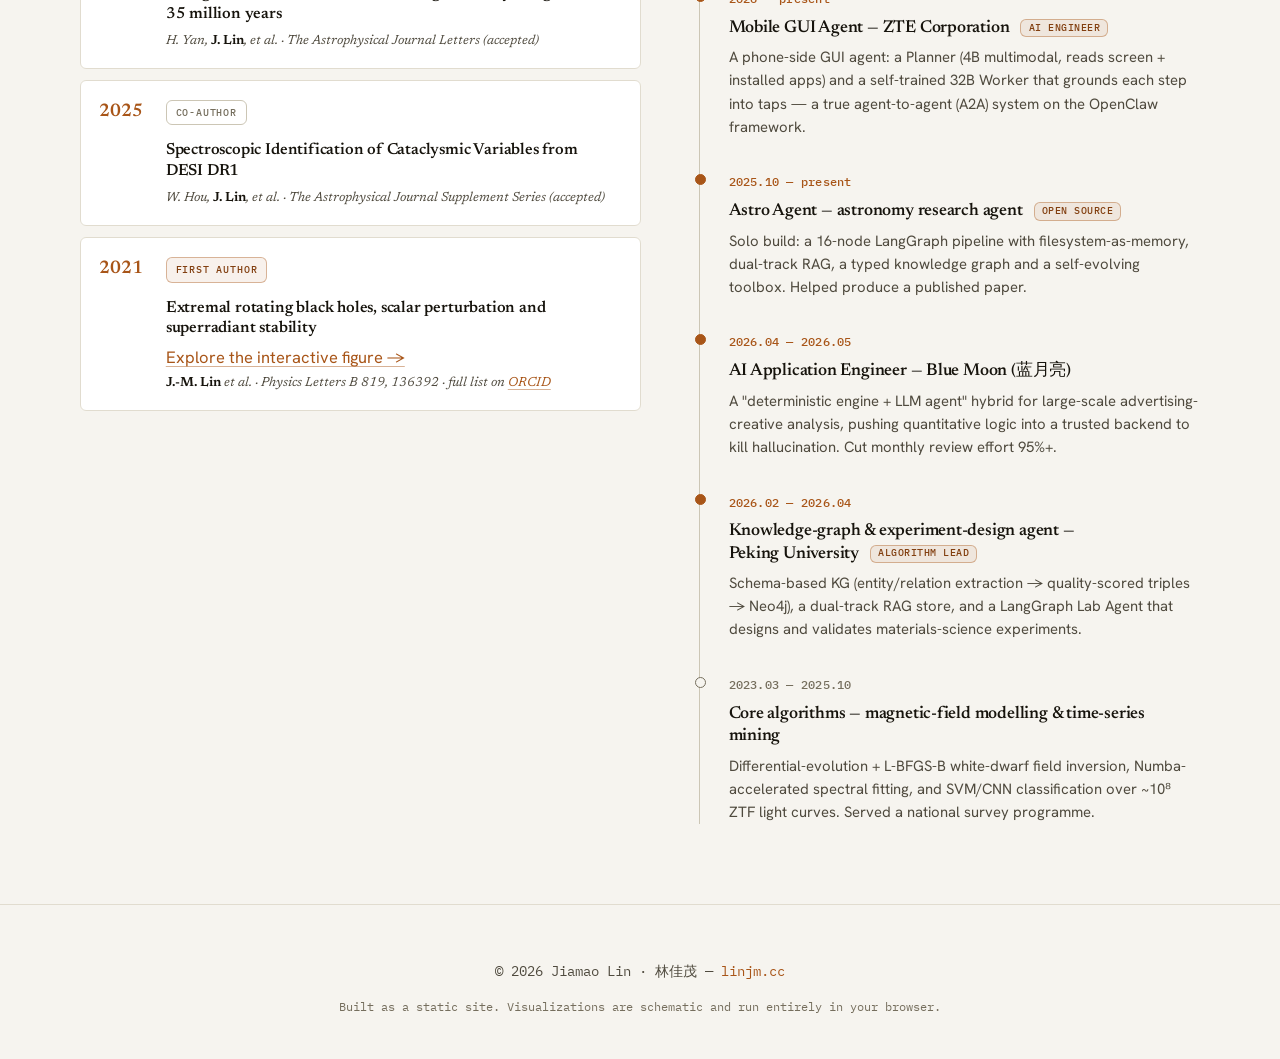
==== commit 04b5c87e: "Preserve site style and build project-specific Crystal Ball and PKN workspaces" ====
--- a/index.html
+++ b/index.html
@@ -142,7 +142,7 @@
 
   <section class="cv-project-previews" aria-label="南科大与公司项目演示">
     <a href="ai.html#sustech"><span class="cv-project-label">SUSTECH · 南方科技大学</span><h3>水晶球 / Crystal Ball</h3><p>企业材料 → 知识图谱 → 证据推理。点击结论回读原文，观察补充材料如何改变判断。</p><span class="cv-project-action">探索证据工作台 <b aria-hidden="true">↗</b></span></a>
-    <a href="ai.html#enterprise"><span class="cv-project-label">海通安恒 · ENTERPRISE AI</span><h3>PKN / Ontology &amp; APS</h3><p>业务对象 → 规则约束 → 计划试排。调整物料到达时间，对比资源甘特图与订单交期。</p><span class="cv-project-action">探索排程工作台 <b aria-hidden="true">↗</b></span></a>
+    <a href="ai.html#enterprise"><span class="cv-project-label">海通安恒 · ENTERPRISE AI</span><h3>PKN / Ontology Development</h3><p>资料接入 → 对象映射 → 本体与规则。沿着五层网络回读来源，运行正例与反例校验。</p><span class="cv-project-action">探索本体工作台 <b aria-hidden="true">↗</b></span></a>
   </section>
 
   <section class="hub-glance">
@@ -237,7 +237,7 @@
             objects, decision conditions and APS trial scheduling. Built interactive views for material
             dependencies, resource occupancy, scenario comparison and human review.</p>
             <p class="cv-project-scope">本体建模 · 规则治理 · 有限产能试排 · 影响解释</p>
-            <a class="cv-demo-link" href="ai.html#enterprise">运行排程演示 ↗ <small>虚构数据 · 浏览器演示</small></a>
+            <a class="cv-demo-link" href="ai.html#enterprise">进入本体开发演示 ↗ <small>虚构数据 · 浏览器演示</small></a>
           </div>
           <div class="tl-item tl-ai cv-featured-project">
             <span class="tl-date">Research platform · 高校项目合作</span>
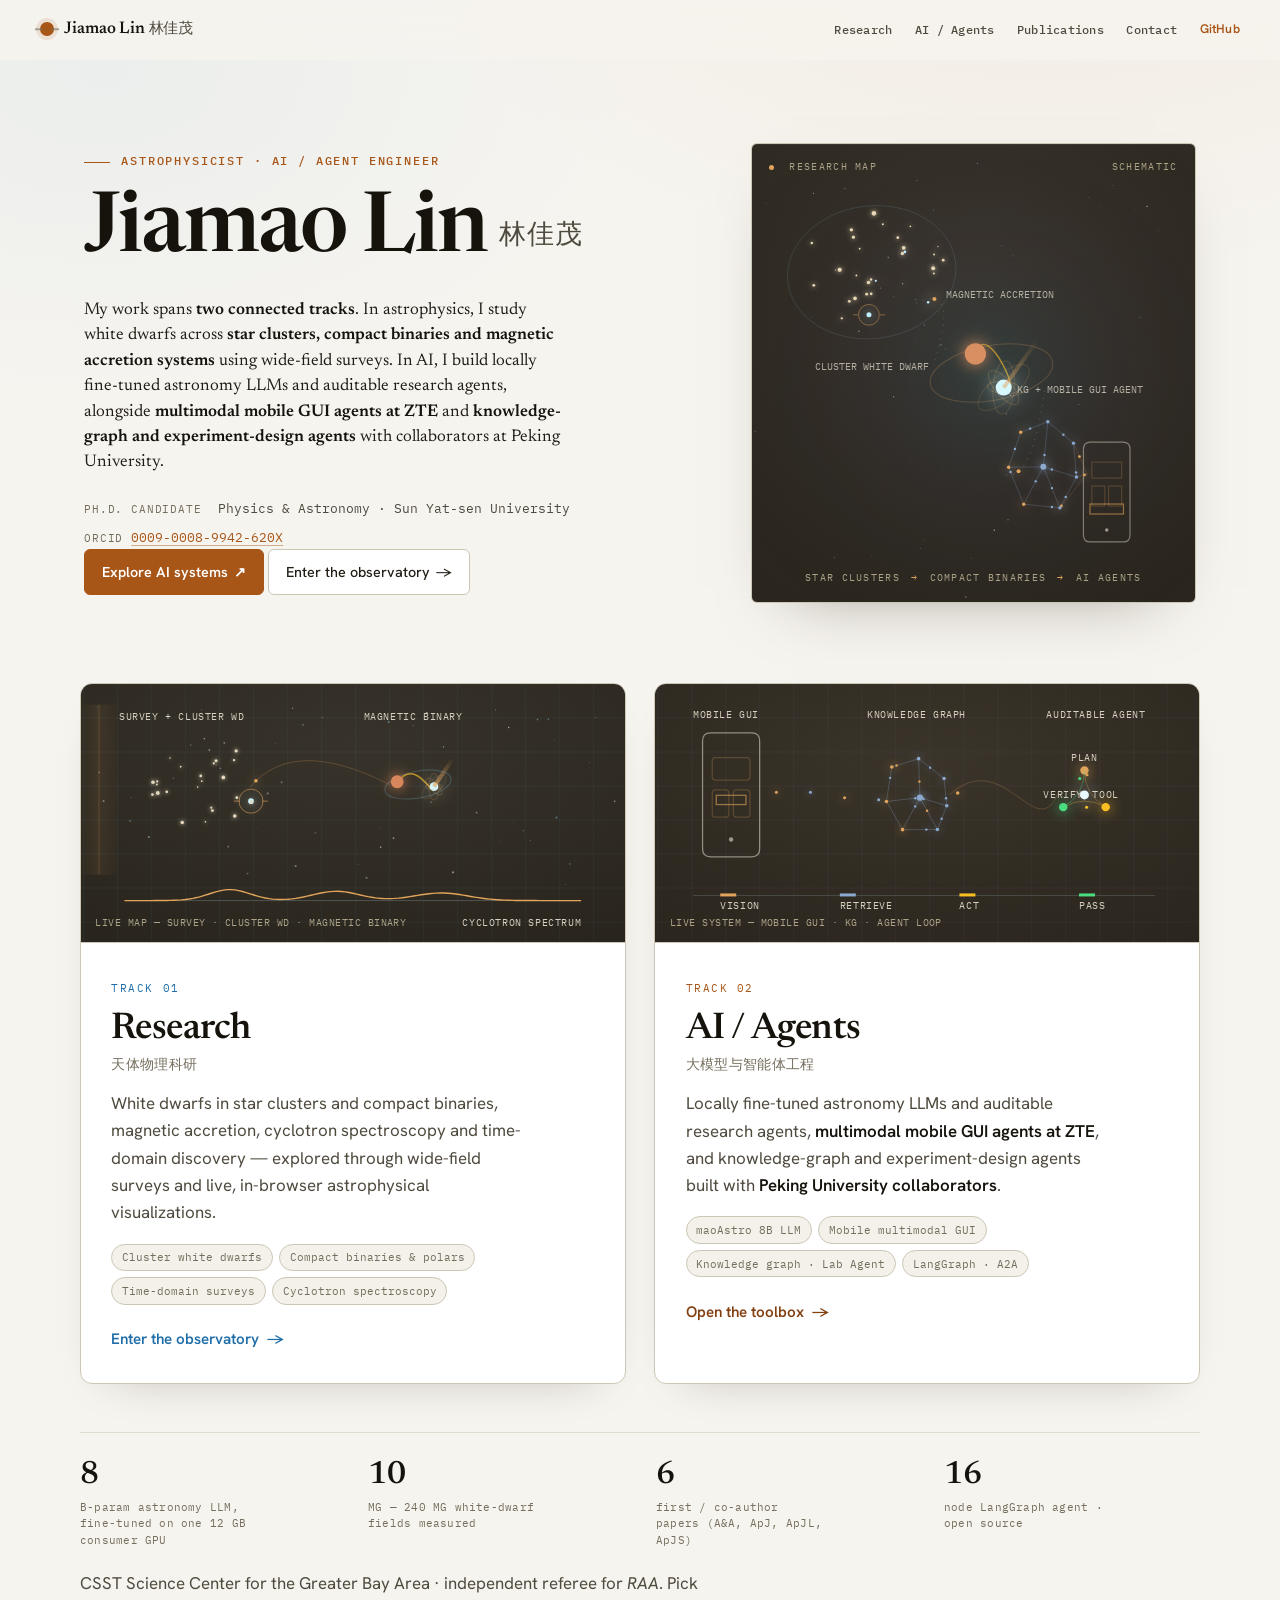
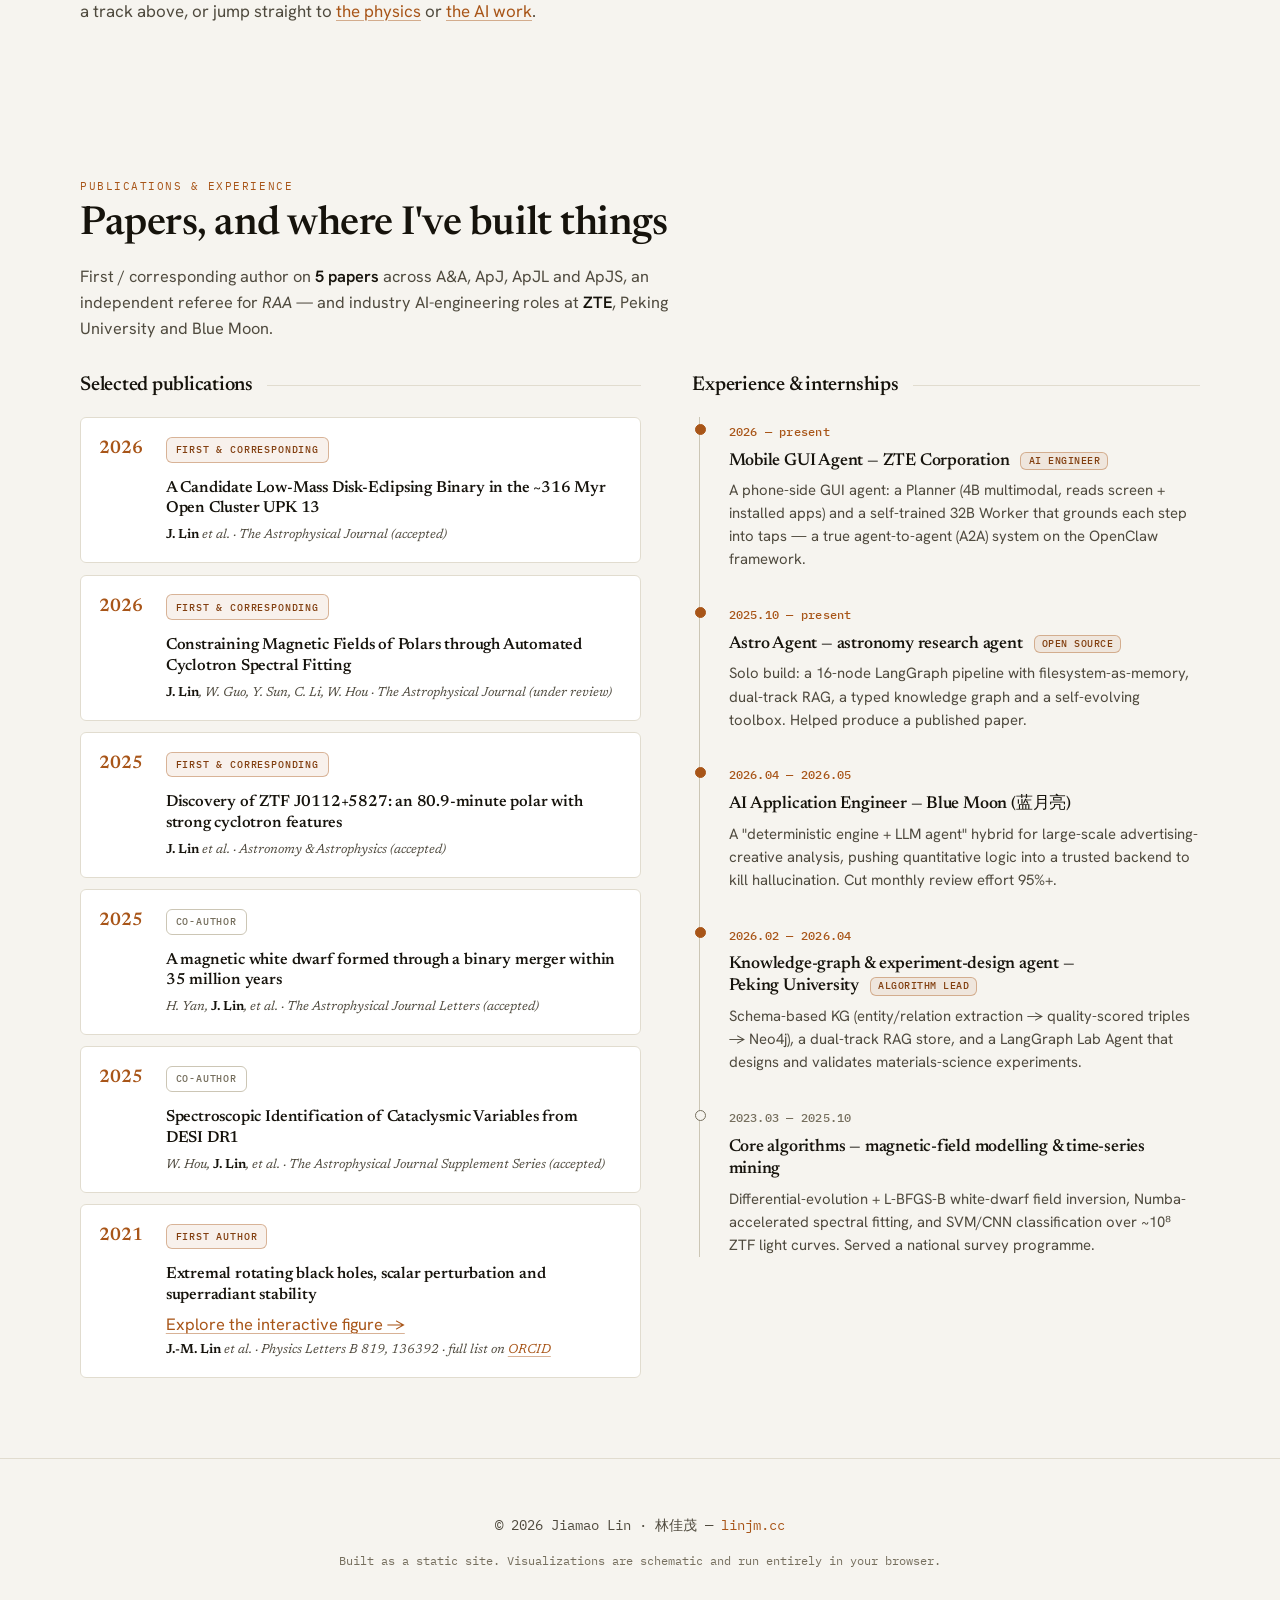
==== commit 758adb69: "Restore original website before portfolio edits" ====
--- a/index.html
+++ b/index.html
@@ -4,7 +4,7 @@
 <meta charset="UTF-8">
 <meta name="viewport" content="width=device-width, initial-scale=1.0">
 <title>Jiamao Lin · 林佳茂 — Astrophysics × AI Agents</title>
-<meta name="description" content="Jiamao Lin (林佳茂): astrophysicist and AI engineer working on white dwarfs, astronomy LLMs, GUI agents, evidence-grounded knowledge graphs and enterprise ontology decision workbenches.">
+<meta name="description" content="Jiamao Lin (林佳茂): astrophysicist and AI / agent engineer working on white dwarfs in star clusters and compact binaries, astronomy LLMs, multimodal mobile GUI agents, and knowledge-graph research agents.">
 <meta name="author" content="Jiamao Lin">
 <meta property="og:title" content="Jiamao Lin · 林佳茂 — Astrophysics × AI Agents">
 <meta property="og:description" content="Astrophysics across white dwarfs, star clusters and compact binaries; AI across astronomy LLMs, multimodal mobile GUI agents, knowledge graphs and auditable research agents.">
@@ -16,7 +16,6 @@
 <link href="https://fonts.googleapis.com/css2?family=Newsreader:ital,opsz,wght@0,6..72,400;0,6..72,500;0,6..72,560;0,6..72,600;1,6..72,400;1,6..72,500&family=Hanken+Grotesk:wght@400;500;550;600;700&family=IBM+Plex+Mono:wght@400;500&display=swap" rel="stylesheet">
 <link rel="stylesheet" href="css/styles.css?v=38">
 <link rel="stylesheet" href="css/cosmic-theme.css?v=38">
-<link rel="stylesheet" href="css/ontology-portfolio.css?v=20261013-1">
 </head>
 <body class="hub-body">
 
@@ -30,7 +29,7 @@
   <nav class="nav-links" aria-label="Primary">
     <a href="research.html">Research</a>
     <a href="ai.html">AI&nbsp;/&nbsp;Agents</a>
-    <a href="#cv">CV / 履历</a>
+    <a href="#cv">Publications</a>
     <a href="mailto:linjm66@mail2.sysu.edu.cn">Contact</a>
     <a href="https://github.com/wangnengdejiamao" target="_blank" rel="noopener" class="nav-cta">GitHub</a>
   </nav>
@@ -52,9 +51,7 @@
         using wide-field surveys. In AI, I build locally fine-tuned astronomy LLMs and
         auditable research agents, alongside <strong>multimodal mobile GUI agents at ZTE</strong>
         and <strong>knowledge-graph and experiment-design agents</strong> with collaborators at
-        Peking University. My project work also includes the <strong>Crystal Ball knowledge-graph
-        platform at Southern University of Science and Technology (南方科技大学)</strong> and
-        <strong>enterprise ontology and APS workbenches at 海通安恒</strong>.
+        Peking University.
       </p>
       <ul class="hub-id">
         <li><span class="k">Ph.D. candidate</span> Physics &amp; Astronomy · Sun Yat-sen University</li>
@@ -116,13 +113,11 @@
           Locally fine-tuned astronomy LLMs and auditable research agents,
           <strong>multimodal mobile GUI agents at ZTE</strong>, and knowledge-graph and
           experiment-design agents built with <strong>Peking University collaborators</strong>.
-          My ontology work connects source evidence with business research and industrial decision workflows.
         </p>
         <ul class="door-tags">
           <li>maoAstro 8B LLM</li>
           <li>Mobile multimodal GUI</li>
           <li>Knowledge graph · Lab Agent</li>
-          <li>Ontology · APS workbench</li>
           <li>LangGraph · A2A</li>
         </ul>
         <span class="door-go">Open the toolbox <span class="arr">→</span></span>
@@ -131,20 +126,6 @@
   </section>
 
   <!-- ============================ AT A GLANCE ============================ -->
-  <section class="ontology-home" aria-labelledby="ontologyHomeTitle">
-    <div>
-      <p class="ontology-kicker">Selected project work / 精选项目经历</p>
-      <h2 id="ontologyHomeTitle">Knowledge, put to work.</h2>
-      <p>南科大「水晶球」与海通安恒 PKN / APS：从可追溯证据到可解释决策。</p>
-    </div>
-    <a class="btn btn-primary" href="ai.html#selected">Explore live demos <span aria-hidden="true">→</span></a>
-  </section>
-
-  <section class="cv-project-previews" aria-label="南科大与公司项目演示">
-    <a href="ai.html#sustech"><span class="cv-project-label">SUSTECH · 南方科技大学</span><h3>水晶球 / Crystal Ball</h3><p>企业材料 → 知识图谱 → 证据推理。点击结论回读原文，观察补充材料如何改变判断。</p><span class="cv-project-action">探索证据工作台 <b aria-hidden="true">↗</b></span></a>
-    <a href="ai.html#enterprise"><span class="cv-project-label">海通安恒 · ENTERPRISE AI</span><h3>PKN / Ontology Development</h3><p>资料接入 → 对象映射 → 本体与规则。沿着五层网络回读来源，运行正例与反例校验。</p><span class="cv-project-action">探索本体工作台 <b aria-hidden="true">↗</b></span></a>
-  </section>
-
   <section class="hub-glance">
     <ul class="hub-facts">
       <li><span class="num" data-count="8">8</span><span class="lab">B-param astronomy LLM, fine-tuned on one 12&nbsp;GB consumer GPU</span></li>
@@ -166,8 +147,7 @@
       <h2>Papers, and where I've built things</h2>
       <p>First / corresponding author on <strong>5 papers</strong> across A&amp;A, ApJ, ApJL and ApJS,
       an independent referee for <em>RAA</em> — and industry AI-engineering roles at
-      <strong>ZTE</strong>, Peking University and Blue&nbsp;Moon, with project work spanning
-      <strong>南方科技大学</strong> and <strong>海通安恒</strong>.</p>
+      <strong>ZTE</strong>, Peking University and Blue&nbsp;Moon.</p>
     </div>
 
     <div class="cv-two">
@@ -230,24 +210,6 @@
       <div class="cv-col">
         <h3 class="cv-h">Experience &amp; internships</h3>
         <div class="timeline">
-          <div class="tl-item tl-ai cv-featured-project">
-            <span class="tl-date">Enterprise AI · 企业工程项目</span>
-            <h4>PKN Ontology &amp; APS — 海通安恒 <span class="tl-tag">项目开发</span></h4>
-            <p>Developed source-grounded enterprise ontology and rule-review workflows, connecting business
-            objects, decision conditions and APS trial scheduling. Built interactive views for material
-            dependencies, resource occupancy, scenario comparison and human review.</p>
-            <p class="cv-project-scope">本体建模 · 规则治理 · 有限产能试排 · 影响解释</p>
-            <a class="cv-demo-link" href="ai.html#enterprise">进入本体开发演示 ↗ <small>虚构数据 · 浏览器演示</small></a>
-          </div>
-          <div class="tl-item tl-ai cv-featured-project">
-            <span class="tl-date">Research platform · 高校项目合作</span>
-            <h4>Crystal Ball — 南方科技大学 <span class="tl-tag">项目开发</span></h4>
-            <p>Built knowledge-graph and evidence workflows for the business-school project: structured extraction
-            from business materials, source-linked claims, graph retrieval, expert knowledge and reviewable
-            research findings. Connected conclusions with source passages and follow-up questions.</p>
-            <p class="cv-project-scope">材料抽取 · 知识图谱 · 证据溯源 · 研究工作台</p>
-            <a class="cv-demo-link" href="ai.html#sustech">运行证据推理演示 ↗ <small>虚构数据 · 浏览器演示</small></a>
-          </div>
           <div class="tl-item tl-ai">
             <span class="tl-date">2026 — present</span>
             <h4>Mobile GUI Agent — ZTE&nbsp;Corporation <span class="tl-tag">AI engineer</span></h4>
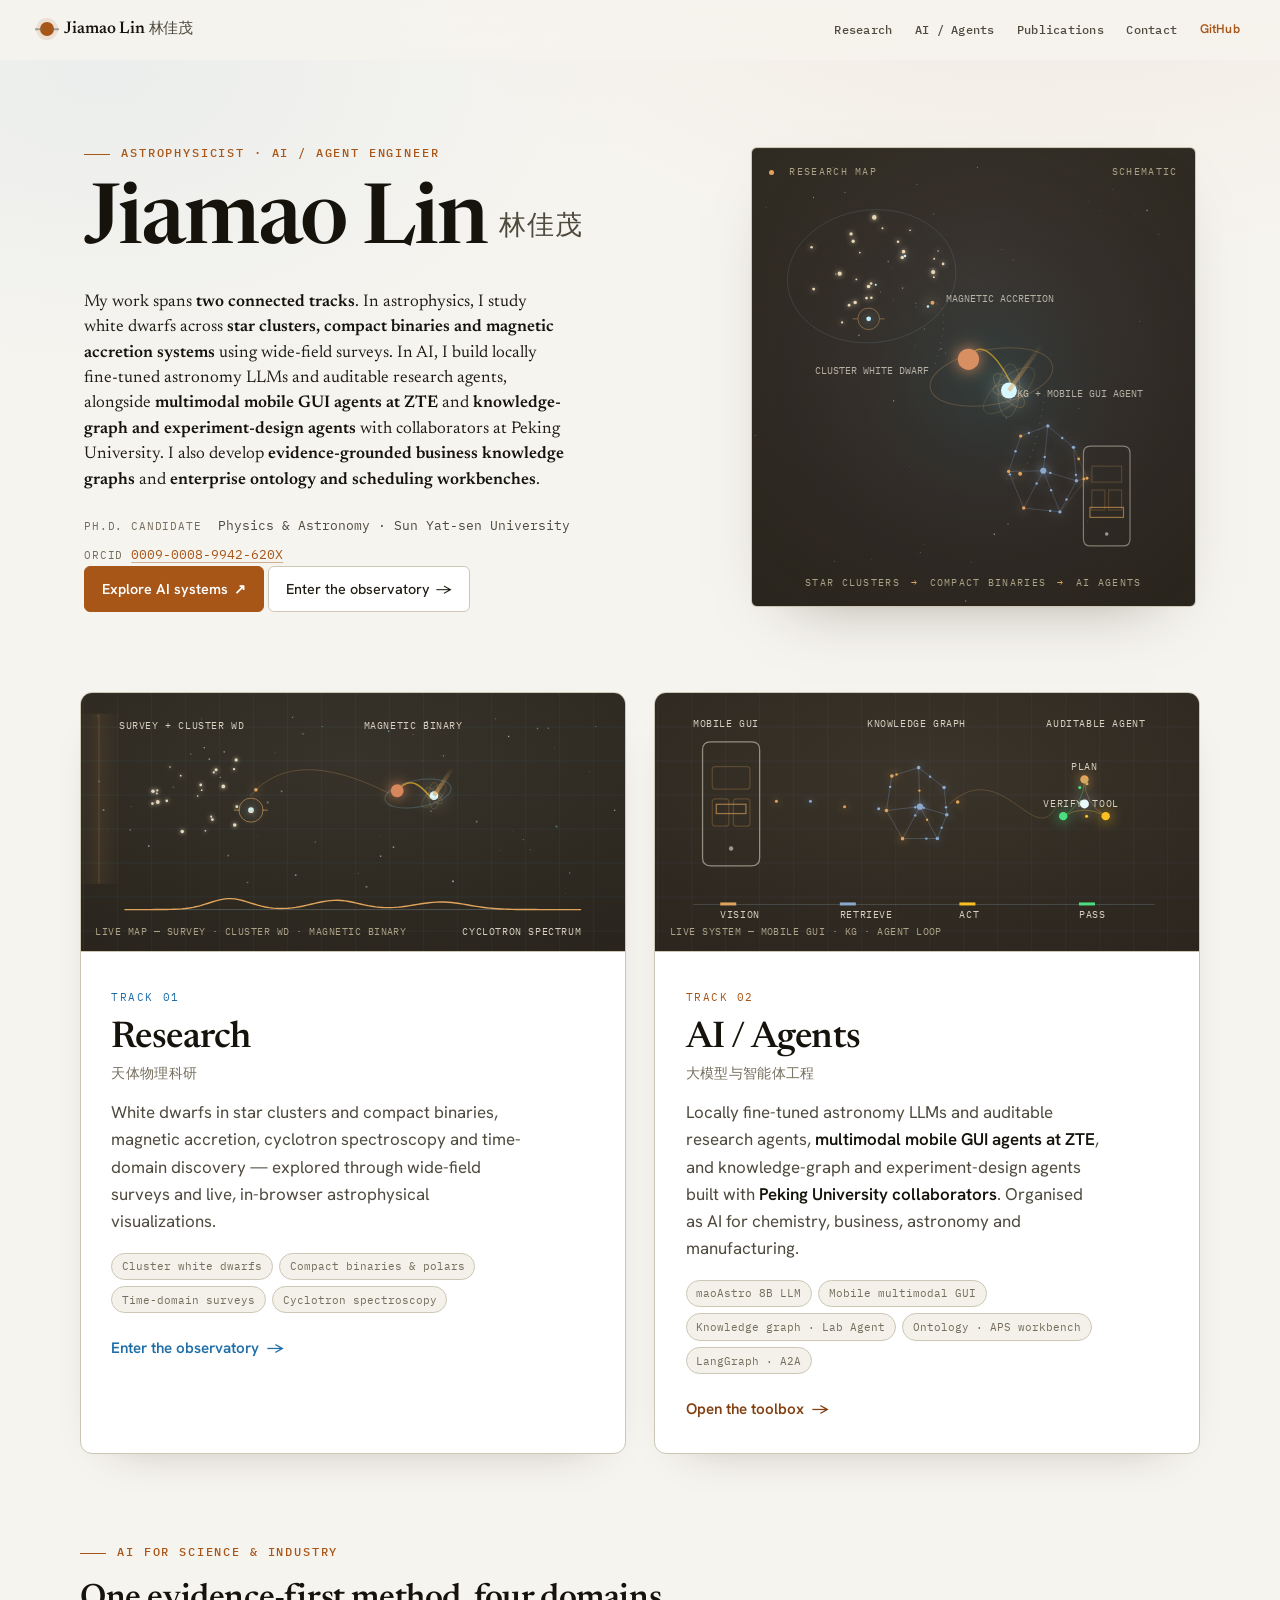
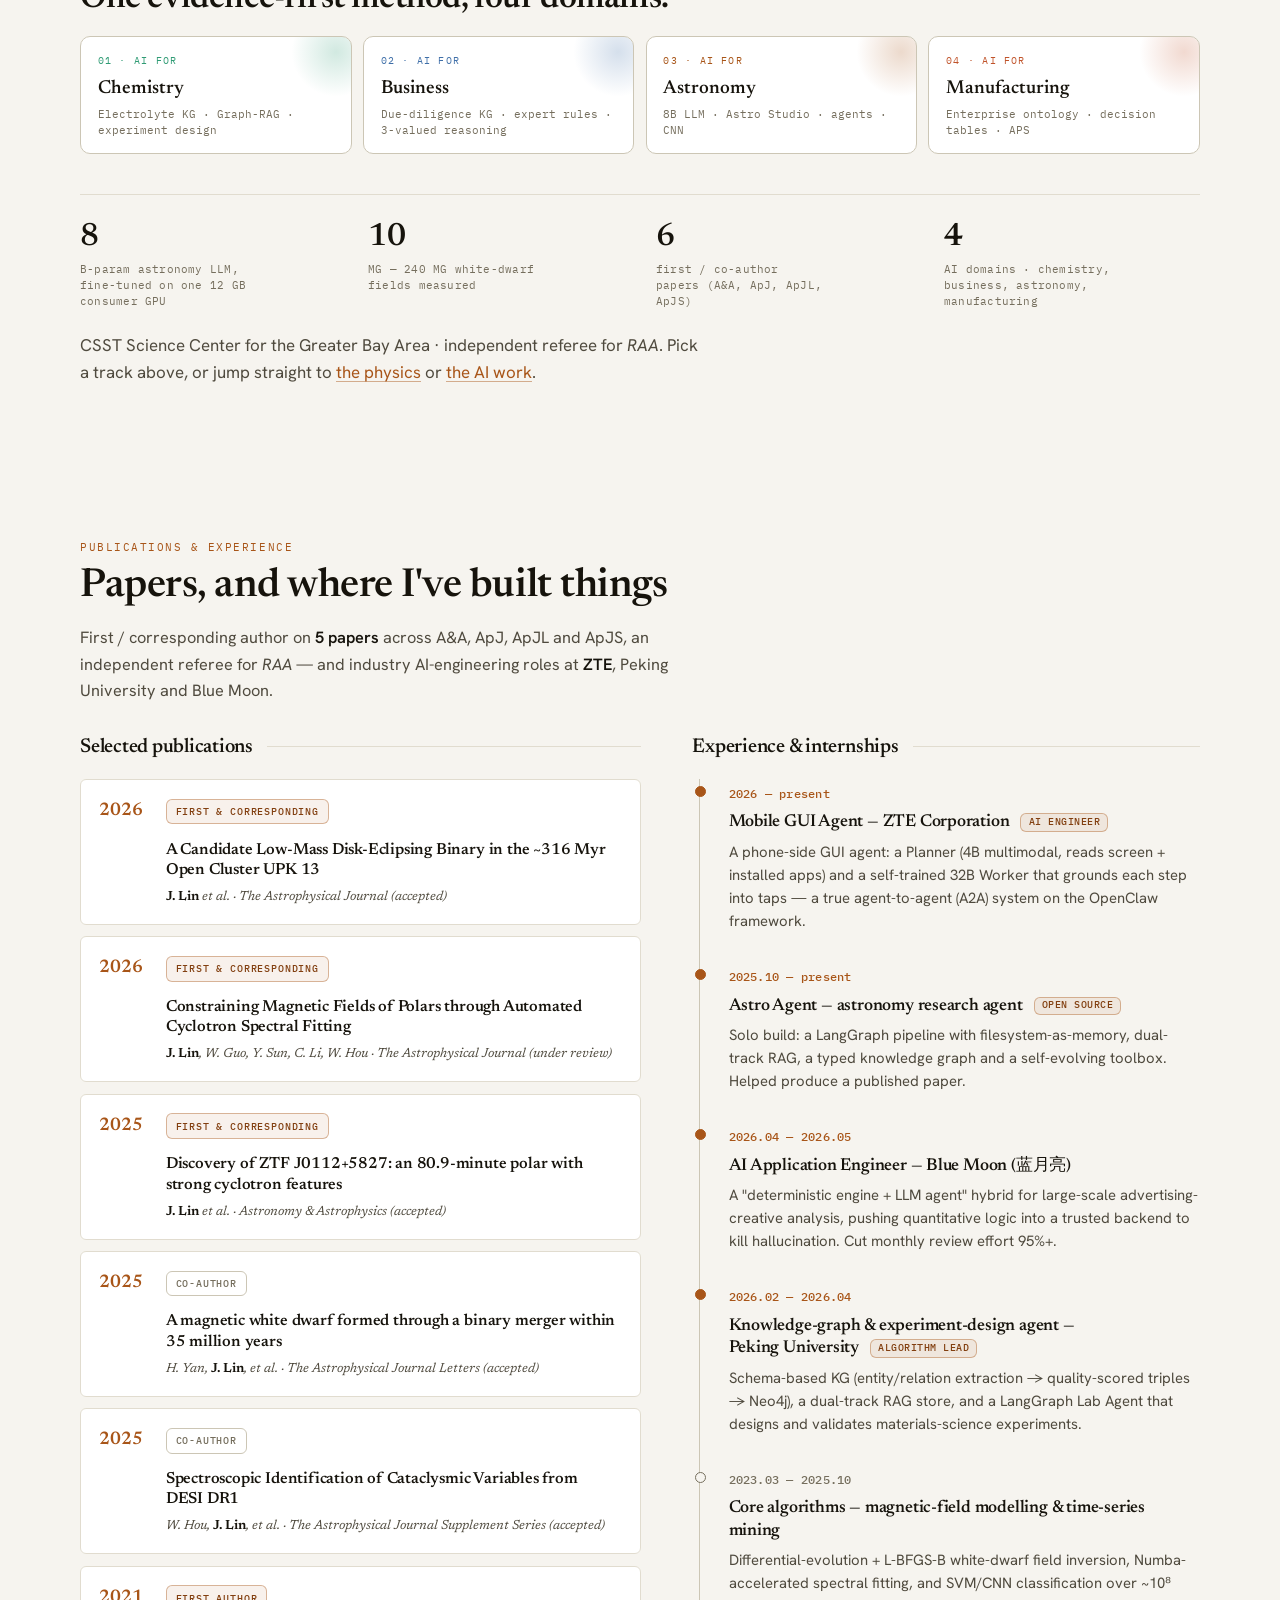
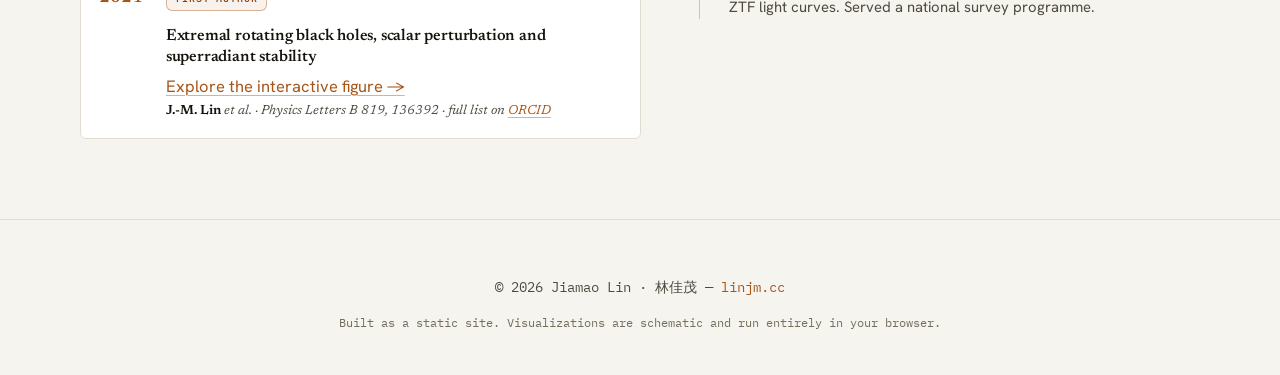
==== commit 78eb119c: "Reorganise AI page into AI for Chemistry, Business, Astronomy and Manufacturing Adds a shared plate " ====
--- a/index.html
+++ b/index.html
@@ -4,7 +4,7 @@
 <meta charset="UTF-8">
 <meta name="viewport" content="width=device-width, initial-scale=1.0">
 <title>Jiamao Lin · 林佳茂 — Astrophysics × AI Agents</title>
-<meta name="description" content="Jiamao Lin (林佳茂): astrophysicist and AI / agent engineer working on white dwarfs in star clusters and compact binaries, astronomy LLMs, multimodal mobile GUI agents, and knowledge-graph research agents.">
+<meta name="description" content="Jiamao Lin (林佳茂): astrophysicist and AI engineer — white dwarfs and compact binaries; AI for chemistry, business, astronomy and manufacturing.">
 <meta name="author" content="Jiamao Lin">
 <meta property="og:title" content="Jiamao Lin · 林佳茂 — Astrophysics × AI Agents">
 <meta property="og:description" content="Astrophysics across white dwarfs, star clusters and compact binaries; AI across astronomy LLMs, multimodal mobile GUI agents, knowledge graphs and auditable research agents.">
@@ -16,6 +16,7 @@
 <link href="https://fonts.googleapis.com/css2?family=Newsreader:ital,opsz,wght@0,6..72,400;0,6..72,500;0,6..72,560;0,6..72,600;1,6..72,400;1,6..72,500&family=Hanken+Grotesk:wght@400;500;550;600;700&family=IBM+Plex+Mono:wght@400;500&display=swap" rel="stylesheet">
 <link rel="stylesheet" href="css/styles.css?v=38">
 <link rel="stylesheet" href="css/cosmic-theme.css?v=38">
+<link rel="stylesheet" href="css/techviz.css?v=40">
 </head>
 <body class="hub-body">
 
@@ -51,7 +52,8 @@
         using wide-field surveys. In AI, I build locally fine-tuned astronomy LLMs and
         auditable research agents, alongside <strong>multimodal mobile GUI agents at ZTE</strong>
         and <strong>knowledge-graph and experiment-design agents</strong> with collaborators at
-        Peking University.
+        Peking University. I also develop <strong>evidence-grounded business knowledge graphs</strong>
+        and <strong>enterprise ontology and scheduling workbenches</strong>.
       </p>
       <ul class="hub-id">
         <li><span class="k">Ph.D. candidate</span> Physics &amp; Astronomy · Sun Yat-sen University</li>
@@ -113,11 +115,13 @@
           Locally fine-tuned astronomy LLMs and auditable research agents,
           <strong>multimodal mobile GUI agents at ZTE</strong>, and knowledge-graph and
           experiment-design agents built with <strong>Peking University collaborators</strong>.
+          Organised as AI for chemistry, business, astronomy and manufacturing.
         </p>
         <ul class="door-tags">
           <li>maoAstro 8B LLM</li>
           <li>Mobile multimodal GUI</li>
           <li>Knowledge graph · Lab Agent</li>
+          <li>Ontology · APS workbench</li>
           <li>LangGraph · A2A</li>
         </ul>
         <span class="door-go">Open the toolbox <span class="arr">→</span></span>
@@ -126,12 +130,25 @@
   </section>
 
   <!-- ============================ AT A GLANCE ============================ -->
+  <section class="hub-domains" aria-labelledby="hubDomainsTitle">
+    <div class="hub-domains-head">
+      <p class="eyebrow">AI for Science &amp; Industry</p>
+      <h2 id="hubDomainsTitle">One evidence-first method, four domains.</h2>
+    </div>
+    <div class="domain-tiles hub-domain-tiles">
+      <a href="ai.html#chemistry" class="dtile" data-domain="chem"><span class="dn">01 · AI for</span><strong>Chemistry</strong><span>Electrolyte KG · Graph-RAG · experiment design</span></a>
+      <a href="ai.html#business" class="dtile" data-domain="biz"><span class="dn">02 · AI for</span><strong>Business</strong><span>Due-diligence KG · expert rules · 3-valued reasoning</span></a>
+      <a href="ai.html#astronomy" class="dtile" data-domain="astro"><span class="dn">03 · AI for</span><strong>Astronomy</strong><span>8B LLM · Astro Studio · agents · CNN</span></a>
+      <a href="ai.html#manufacturing" class="dtile" data-domain="mfg"><span class="dn">04 · AI for</span><strong>Manufacturing</strong><span>Enterprise ontology · decision tables · APS</span></a>
+    </div>
+  </section>
+
   <section class="hub-glance">
     <ul class="hub-facts">
       <li><span class="num" data-count="8">8</span><span class="lab">B-param astronomy LLM, fine-tuned on one 12&nbsp;GB consumer GPU</span></li>
       <li><span class="num" data-count="10">10</span><span class="lab">MG — 240&nbsp;MG white-dwarf fields measured</span></li>
       <li><span class="num" data-count="6">6</span><span class="lab">first / co-author papers (A&amp;A, ApJ, ApJL, ApJS)</span></li>
-      <li><span class="num" data-count="16">16</span><span class="lab">node LangGraph agent · open source</span></li>
+      <li><span class="num" data-count="4">4</span><span class="lab">AI domains · chemistry, business, astronomy, manufacturing</span></li>
     </ul>
     <p class="hub-glance-note">
       CSST Science Center for the Greater Bay Area · independent referee for <em>RAA</em>.
@@ -220,7 +237,7 @@
           <div class="tl-item tl-ai">
             <span class="tl-date">2025.10 — present</span>
             <h4>Astro&nbsp;Agent — astronomy research agent <span class="tl-tag">open source</span></h4>
-            <p>Solo build: a 16-node LangGraph pipeline with filesystem-as-memory, dual-track RAG, a typed
+            <p>Solo build: a LangGraph pipeline with filesystem-as-memory, dual-track RAG, a typed
             knowledge graph and a self-evolving toolbox. Helped produce a published paper.</p>
           </div>
           <div class="tl-item tl-ai">
--- a/css/techviz.css
+++ b/css/techviz.css
@@ -0,0 +1,172 @@
+/* =================================================================
+   techviz.css — "AI for X" chapters on ai.html.
+   Light paper page, dark instrument plates for the figures.
+   Domain accents: chemistry mint · business steel · astronomy amber ·
+   manufacturing ember · agents plum.
+   ================================================================= */
+:root{
+  --d-chem:#2f9b74; --d-biz:#3f6fa8; --d-astro:#a85518; --d-mfg:#c0532a; --d-agent:#8a4f86;
+  --d-chem-l:#6cc4a0; --d-biz-l:#8fb3dc; --d-astro-l:#e8a85f; --d-mfg-l:#e2794a; --d-agent-l:#c08ac0;
+}
+[data-domain="chem"]{--dc:var(--d-chem);--dl:var(--d-chem-l)}
+[data-domain="biz"]{--dc:var(--d-biz);--dl:var(--d-biz-l)}
+[data-domain="astro"]{--dc:var(--d-astro);--dl:var(--d-astro-l)}
+[data-domain="mfg"]{--dc:var(--d-mfg);--dl:var(--d-mfg-l)}
+[data-domain="agent"]{--dc:var(--d-agent);--dl:var(--d-agent-l)}
+
+/* ---------------- the plate ---------------- */
+.tv-fig{
+  --tv-h:520px;
+  position:relative;border-radius:14px;overflow:hidden;isolation:isolate;
+  background:#0f0d0a;color:#f4eee2;
+  border:1px solid #2a241b;
+  box-shadow:0 40px 90px -50px rgba(30,20,8,.75),0 2px 0 rgba(255,255,255,.6) inset,
+             inset 0 1px 0 rgba(255,255,255,.05);
+  margin:0 0 1.2rem;
+}
+.tv-fig::before{content:"";position:absolute;inset:0 0 auto 0;height:1px;z-index:3;pointer-events:none;
+  background:linear-gradient(90deg,transparent,color-mix(in srgb,var(--dl,#e8a85f) 70%,transparent),transparent)}
+.tv-head{display:flex;justify-content:space-between;align-items:center;gap:1rem;
+  padding:.7rem 1rem;border-bottom:1px solid rgba(236,224,200,.08);
+  font-family:var(--mono);font-size:.66rem;letter-spacing:.12em;text-transform:uppercase}
+.tv-kicker{color:#d6ccb4;min-width:0;overflow:hidden;text-overflow:ellipsis;white-space:nowrap}
+.tv-kicker::before{content:"";display:inline-block;width:7px;height:7px;border-radius:2px;margin-right:.6rem;
+  background:var(--dl,#e8a85f);vertical-align:1px;box-shadow:0 0 10px var(--dl,#e8a85f)}
+.tv-status{display:flex;align-items:center;gap:.45rem;color:#9a917b;white-space:nowrap;letter-spacing:.08em}
+.tv-status i{width:6px;height:6px;border-radius:50%;background:var(--dl,#e8a85f);
+  box-shadow:0 0 0 3px color-mix(in srgb,var(--dl,#e8a85f) 22%,transparent);animation:tvPulse 2.4s ease-in-out infinite}
+@keyframes tvPulse{50%{opacity:.35}}
+@media (prefers-reduced-motion:reduce){.tv-status i{animation:none}}
+.tv-stage{position:relative;height:var(--tv-h)}
+.tv-stage canvas{position:absolute;inset:0;width:100%;height:100%;display:block;touch-action:manipulation}
+.tv-hud{position:absolute;inset:0;pointer-events:none}
+.tv-hud>*{pointer-events:auto}
+.tv-controls{display:flex;flex-wrap:wrap;gap:.6rem 1.4rem;align-items:center;
+  padding:.75rem 1rem;border-top:1px solid rgba(236,224,200,.08);background:rgba(255,255,255,.015)}
+.tv-group{display:flex;flex-wrap:wrap;gap:.35rem;align-items:center}
+.tv-glab{font-family:var(--mono);font-size:.6rem;letter-spacing:.12em;text-transform:uppercase;color:#7d7564;margin-right:.3rem}
+.tv-btn{font-family:var(--mono);font-size:.7rem;color:#d6ccb4;background:rgba(236,224,200,.04);
+  border:1px solid rgba(236,224,200,.16);border-radius:6px;padding:.36rem .7rem;cursor:pointer;
+  transition:border-color .18s,background .18s,color .18s}
+.tv-btn:hover{border-color:color-mix(in srgb,var(--dl,#e8a85f) 70%,transparent);color:#fff}
+.tv-btn.is-on{color:#15110b;background:var(--dl,#e8a85f);border-color:var(--dl,#e8a85f);font-weight:500}
+.tv-btn:focus-visible{outline:2px solid var(--dl,#e8a85f);outline-offset:2px}
+.tv-range{display:flex;align-items:center;gap:.5rem;font-family:var(--mono);font-size:.68rem;color:#bdb29a}
+.tv-range input{accent-color:var(--dl,#e8a85f);width:130px}
+.tv-range output{min-width:3.6em;color:#f4eee2}
+.tv-foot{display:flex;justify-content:space-between;align-items:center;flex-wrap:wrap;gap:.6rem 1rem;
+  padding:.7rem 1rem;border-top:1px solid rgba(236,224,200,.08)}
+.tv-stack{display:flex;flex-wrap:wrap;gap:.3rem}
+.tv-stack b{font-family:var(--mono);font-weight:400;font-size:.64rem;color:#d6ccb4;
+  padding:.18rem .5rem;border-radius:4px;border:1px solid rgba(236,224,200,.13);background:rgba(236,224,200,.035)}
+.tv-note{font-family:var(--mono);font-size:.62rem;color:#857d69;letter-spacing:.02em;max-width:62ch;margin-left:auto;text-align:right}
+
+/* HUD readout panel (glass card on the plate) */
+.tv-panel{position:absolute;background:rgba(18,15,11,.78);backdrop-filter:blur(8px);-webkit-backdrop-filter:blur(8px);
+  border:1px solid rgba(236,224,200,.12);border-radius:10px;padding:.7rem .85rem;min-width:200px;
+  font-family:var(--mono);font-size:.68rem;color:#d6ccb4}
+.tv-panel h5{font-family:var(--mono);font-weight:500;font-size:.6rem;letter-spacing:.14em;text-transform:uppercase;
+  color:var(--dl,#e8a85f);margin:0 0 .45rem}
+.tv-ro{display:flex;justify-content:space-between;gap:1rem;padding:.16rem 0;border-bottom:1px dashed rgba(236,224,200,.08)}
+.tv-ro:last-child{border-bottom:0}
+.tv-ro span{color:#958c77}
+.tv-ro b{font-weight:500;color:#f4eee2;font-variant-numeric:tabular-nums;text-align:right}
+.tv-ro.ok b{color:#6cc4a0}.tv-ro.warn b{color:#e6c869}.tv-ro.bad b{color:#e0604a}
+.tv-log{font-family:var(--mono);font-size:.66rem;line-height:1.6;color:#bdb29a;max-height:9.6em;overflow:hidden}
+.tv-log div{white-space:nowrap;overflow:hidden;text-overflow:ellipsis}
+.tv-log em{font-style:normal;color:var(--dl,#e8a85f)}
+
+/* ---------------- domain chapter banner ---------------- */
+.domain{scroll-margin-top:70px}
+.domain-head{position:relative;display:grid;grid-template-columns:minmax(0,1.25fr) minmax(0,1fr);gap:clamp(1.5rem,4vw,3.5rem);
+  align-items:end;margin:0 0 2.4rem;padding-bottom:2rem;border-bottom:1px solid var(--line)}
+.domain-num{font-family:var(--mono);font-size:.7rem;letter-spacing:.16em;text-transform:uppercase;color:var(--dc);
+  display:flex;align-items:center;gap:.7rem;margin-bottom:.9rem}
+.domain-num::before{content:"";width:28px;height:2px;background:var(--dc)}
+.domain-head h2{font-size:clamp(2.3rem,5.2vw,3.7rem);letter-spacing:-.028em;line-height:1;margin:0 0 .9rem}
+.domain-head h2::before{content:none!important}
+.domain-head h2 i{font-style:italic;color:var(--dc);font-weight:500}
+.domain-head .domain-lede{font-family:var(--serif);font-size:clamp(1.08rem,1.7vw,1.28rem);line-height:1.5;color:var(--ink);margin:0;max-width:54ch}
+.domain-facts{display:grid;grid-template-columns:repeat(3,minmax(0,1fr));gap:1px;background:var(--line);
+  border:1px solid var(--line);border-radius:10px;overflow:hidden}
+.domain-facts div{background:var(--surface);padding:.95rem 1rem}
+.domain-facts b{display:block;font-family:var(--serif);font-size:clamp(1.5rem,2.6vw,2.05rem);font-weight:560;color:var(--ink-strong);
+  line-height:1;font-variant-numeric:tabular-nums;letter-spacing:-.02em}
+.domain-facts span{display:block;font-family:var(--mono);font-size:.62rem;line-height:1.4;color:var(--ink-dim);margin-top:.45rem;letter-spacing:.02em}
+.domain-stack{grid-column:1/-1;display:flex;flex-wrap:wrap;gap:.35rem;align-items:center}
+.domain-stack .lab{font-family:var(--mono);font-size:.62rem;letter-spacing:.12em;text-transform:uppercase;color:var(--ink-dim);margin-right:.4rem}
+.domain-stack b{font-family:var(--mono);font-size:.68rem;font-weight:500;color:var(--ink-soft);
+  padding:.22rem .55rem;border-radius:5px;background:var(--surface);border:1px solid var(--line-strong)}
+.domain-stack b.k{color:var(--dc);border-color:color-mix(in srgb,var(--dc) 45%,transparent);
+  background:color-mix(in srgb,var(--dc) 7%,var(--surface))}
+@media (max-width:900px){.domain-head{grid-template-columns:1fr}}
+@media (max-width:520px){.domain-facts{grid-template-columns:1fr 1fr}.domain-facts div:last-child{grid-column:1/-1}}
+
+/* project sub-head inside a domain */
+.proj-head{display:grid;grid-template-columns:minmax(0,1fr) auto;gap:1rem 2rem;align-items:end;margin:3.2rem 0 1.4rem}
+.proj-head:first-of-type{margin-top:0}
+.proj-kicker{font-family:var(--mono);font-size:.66rem;letter-spacing:.14em;text-transform:uppercase;color:var(--dc);display:block;margin-bottom:.45rem}
+.proj-head h3{font-size:clamp(1.5rem,2.8vw,2.1rem);margin:0 0 .5rem}
+.proj-head p{color:var(--ink-soft);margin:0;max-width:68ch;line-height:1.6}
+.proj-meta{font-family:var(--mono);font-size:.66rem;color:var(--ink-dim);text-align:right;line-height:1.7;white-space:nowrap}
+.proj-meta b{color:var(--ink-strong);font-weight:500}
+@media (max-width:760px){.proj-head{grid-template-columns:1fr}.proj-meta{text-align:left;white-space:normal}}
+
+/* principle cards (honest boundaries, design rules) */
+.principles{display:grid;grid-template-columns:repeat(auto-fit,minmax(220px,1fr));gap:.8rem;margin:1.2rem 0 0}
+.principle{background:var(--surface);border:1px solid var(--line);border-radius:10px;padding:1.05rem 1.1rem;position:relative}
+.principle::before{content:"";position:absolute;left:0;top:14px;bottom:14px;width:2px;background:var(--dc);border-radius:2px}
+.principle code{font-family:var(--mono);font-size:.8rem;color:var(--dc);background:none;padding:0}
+.principle h4{font-family:var(--serif);font-size:1.08rem;margin:.25rem 0 .35rem;font-weight:560}
+.principle p{font-size:.88rem;color:var(--ink-soft);margin:0;line-height:1.5}
+.boundary{font-family:var(--mono);font-size:.7rem;color:var(--ink-dim);line-height:1.6;margin:.9rem 0 0;
+  padding:.7rem .9rem;border:1px dashed var(--line-strong);border-radius:8px;max-width:none}
+.boundary b{color:var(--ink-soft);font-weight:500}
+
+/* ---------------- hero: domain tiles ---------------- */
+.domain-tiles{display:grid;grid-template-columns:repeat(2,minmax(0,1fr));gap:.7rem}
+.dtile{display:flex;flex-direction:column;gap:.2rem;padding:.95rem 1.05rem;border-radius:10px;
+  background:var(--surface);border:1px solid var(--line-strong);color:var(--ink-strong);position:relative;overflow:hidden;
+  transition:transform .2s var(--ease),border-color .2s,box-shadow .2s}
+.dtile::after{content:"";position:absolute;right:-30px;top:-30px;width:90px;height:90px;border-radius:50%;
+  background:radial-gradient(circle,color-mix(in srgb,var(--dc) 22%,transparent),transparent 70%)}
+.dtile:hover{transform:translateY(-2px);border-color:var(--dc);box-shadow:0 14px 30px -22px rgba(40,30,10,.45);color:var(--ink-strong)}
+.dtile .dn{font-family:var(--mono);font-size:.64rem;letter-spacing:.12em;color:var(--dc);text-transform:uppercase}
+.dtile strong{font-family:var(--serif);font-size:1.18rem;font-weight:560}
+.dtile span:last-child{font-family:var(--mono);font-size:.66rem;color:var(--ink-dim);line-height:1.45}
+@media (max-width:520px){.domain-tiles{grid-template-columns:1fr}}
+
+.ai-hero-visual.tv-hero{background:#0f0d0a;border-color:#2a241b;padding:0;min-height:480px}
+.ai-hero-visual.tv-hero canvas{position:absolute;inset:0;width:100%;height:100%}
+.tv-hero-cap{position:absolute;left:1rem;right:1rem;bottom:.8rem;display:flex;justify-content:space-between;gap:1rem;
+  font-family:var(--mono);font-size:.6rem;letter-spacing:.1em;text-transform:uppercase;color:#857d69;pointer-events:none}
+
+/* ---------------- two-up figure row ---------------- */
+.tv-row{display:grid;grid-template-columns:minmax(0,1fr) minmax(0,1fr);gap:1.1rem}
+@media (max-width:980px){.tv-row{grid-template-columns:1fr}}
+
+/* older figures on this page: deepen their wells to sit with the new plates */
+.ai-body .cyc-canvas-wrap{background:#0f0d0a;border-color:#2a241b}
+.ai-body .ag-log{background:#0f0d0a;border-color:#2a241b}
+
+@media (max-width:700px){
+  .tv-fig{--tv-h:440px;border-radius:10px}
+  .tv-note{text-align:left}
+  .tv-panel{font-size:.62rem;min-width:0}
+}
+
+/* project sections inside a domain: the § counter becomes a domain kicker */
+.ai-body .section.sub .section-head h2::before{counter-increment:none;content:attr(data-k);color:var(--dc)}
+.ai-body .section.domain{padding-bottom:clamp(2rem,4vw,3rem)}
+.ai-body .section.domain+.section.sub{border-top:0;padding-top:clamp(1rem,2vw,1.5rem)}
+.ai-body .section.domain{border-top:1px solid var(--line-strong)}
+.ai-body #agents.section.domain .domain-head{margin-bottom:0;border-bottom:0;padding-bottom:0}
+.ai-body .section.sub .feature-kicker,.ai-body .section.sub .stack-tag{color:var(--dc);border-color:color-mix(in srgb,var(--dc) 35%,transparent);background:color-mix(in srgb,var(--dc) 7%,transparent)}
+.ai-body .section.sub .feature-kicker{background:none;border:0}
+
+/* index.html: the four-domain strip */
+.hub-domains{max-width:var(--maxw);margin:0 auto;padding:clamp(1.5rem,4vw,2.5rem) clamp(1rem,4vw,2.5rem)}
+.hub-domains-head h2{font-size:clamp(1.5rem,3vw,2.1rem);margin:.2rem 0 1.1rem}
+.hub-domain-tiles{grid-template-columns:repeat(4,minmax(0,1fr))}
+@media (max-width:900px){.hub-domain-tiles{grid-template-columns:repeat(2,minmax(0,1fr))}}
+@media (max-width:520px){.hub-domain-tiles{grid-template-columns:1fr}}
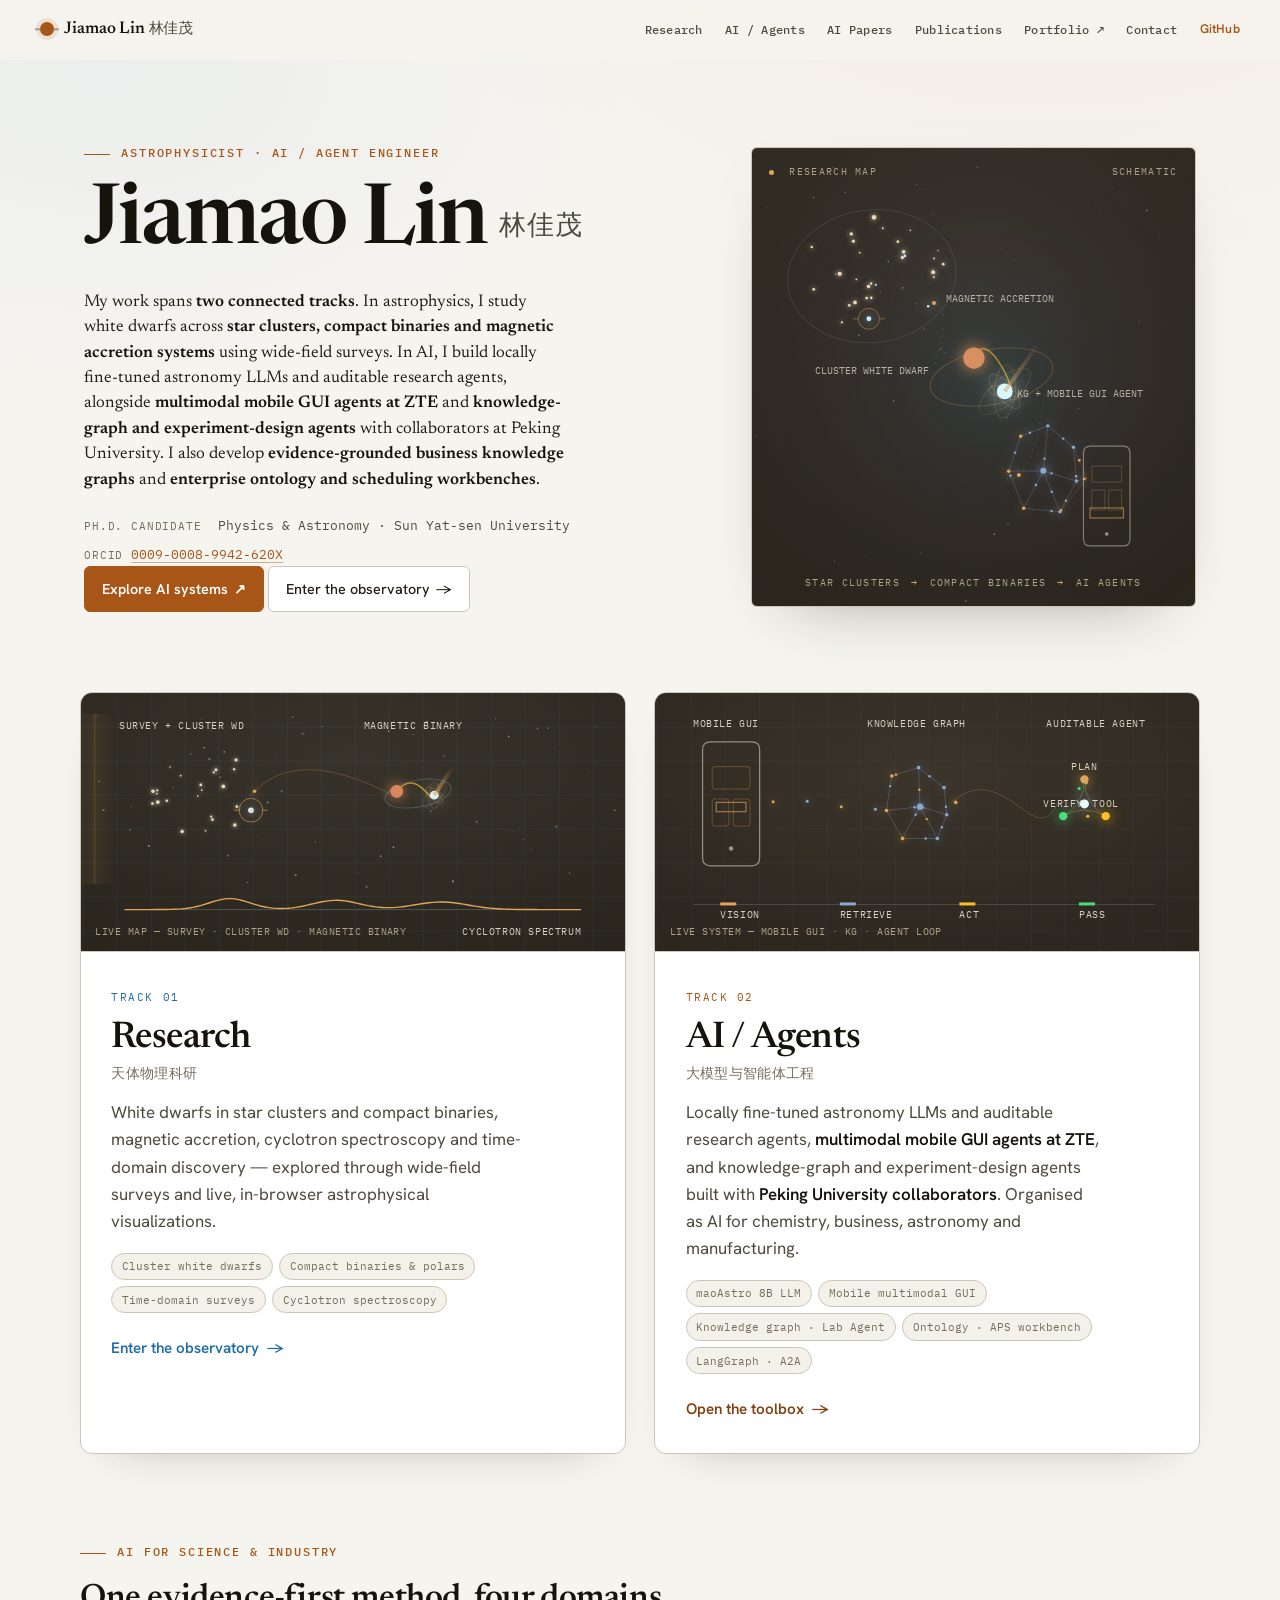
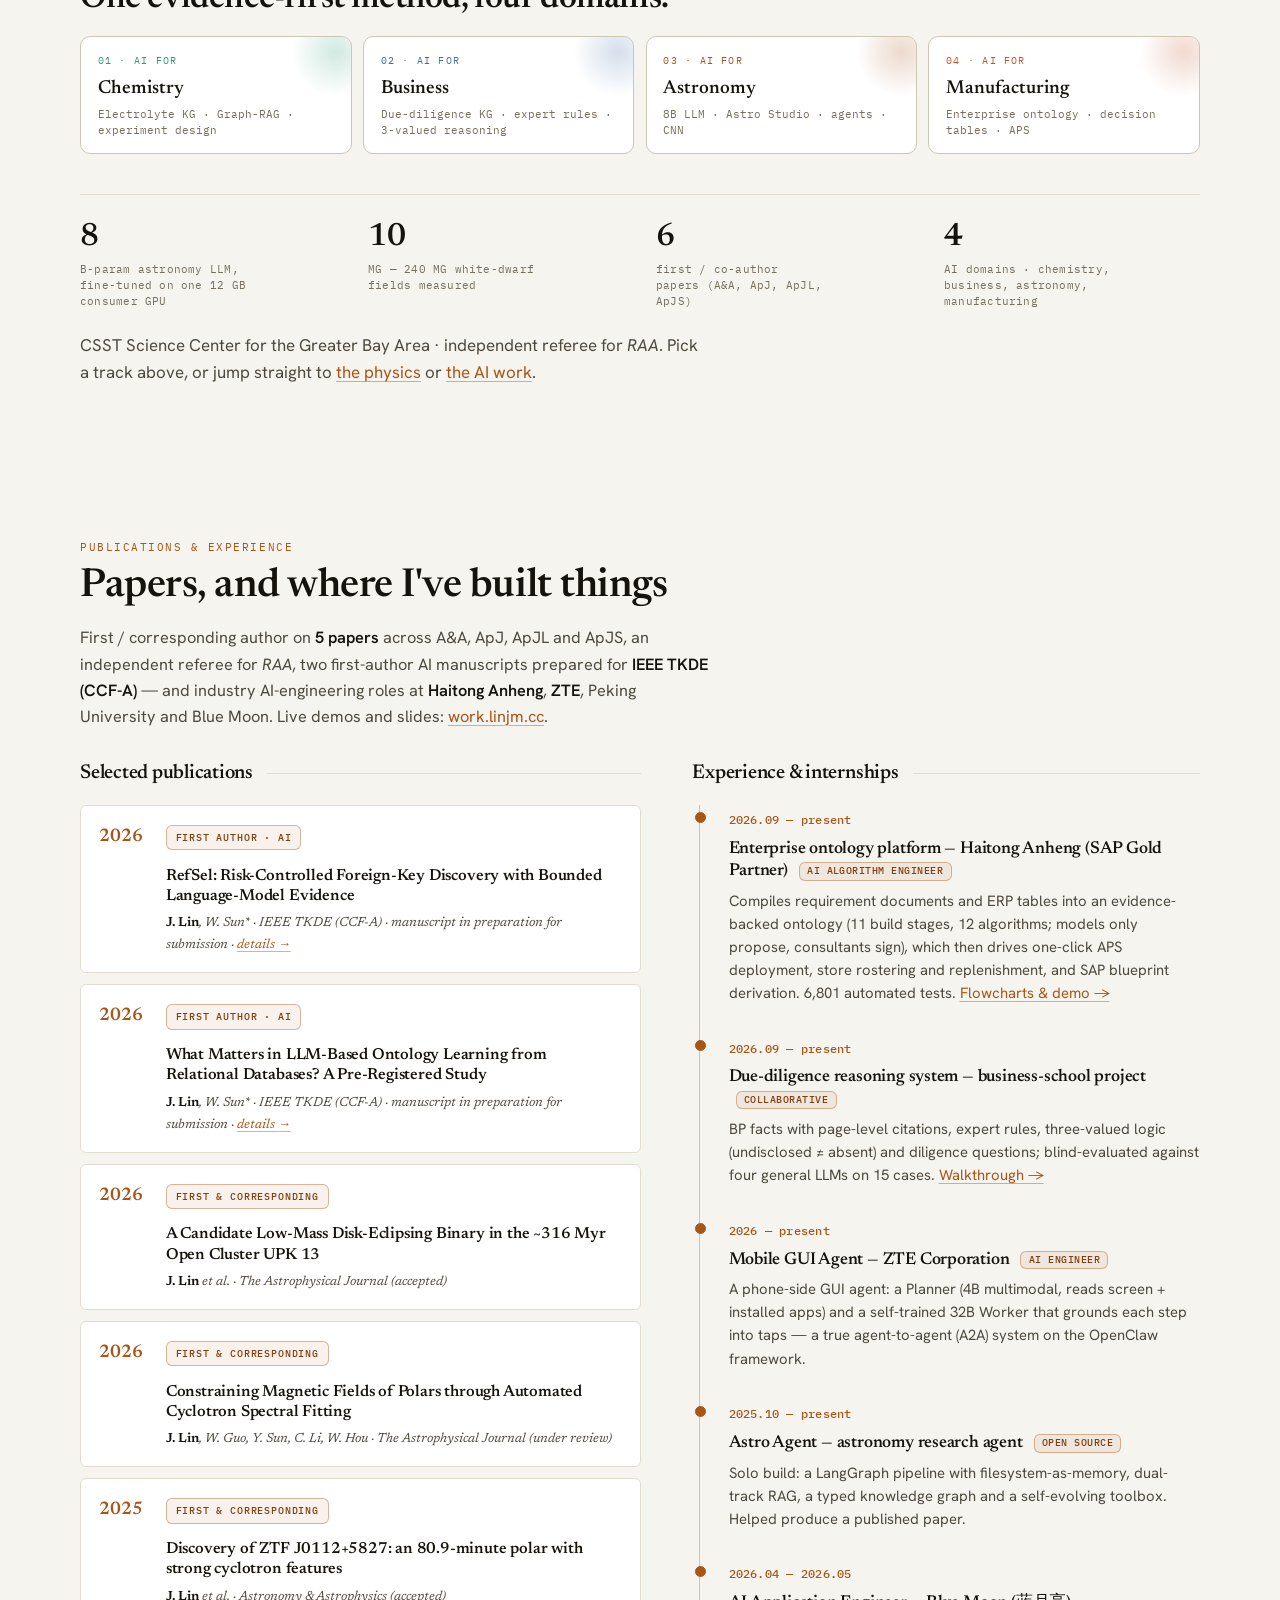
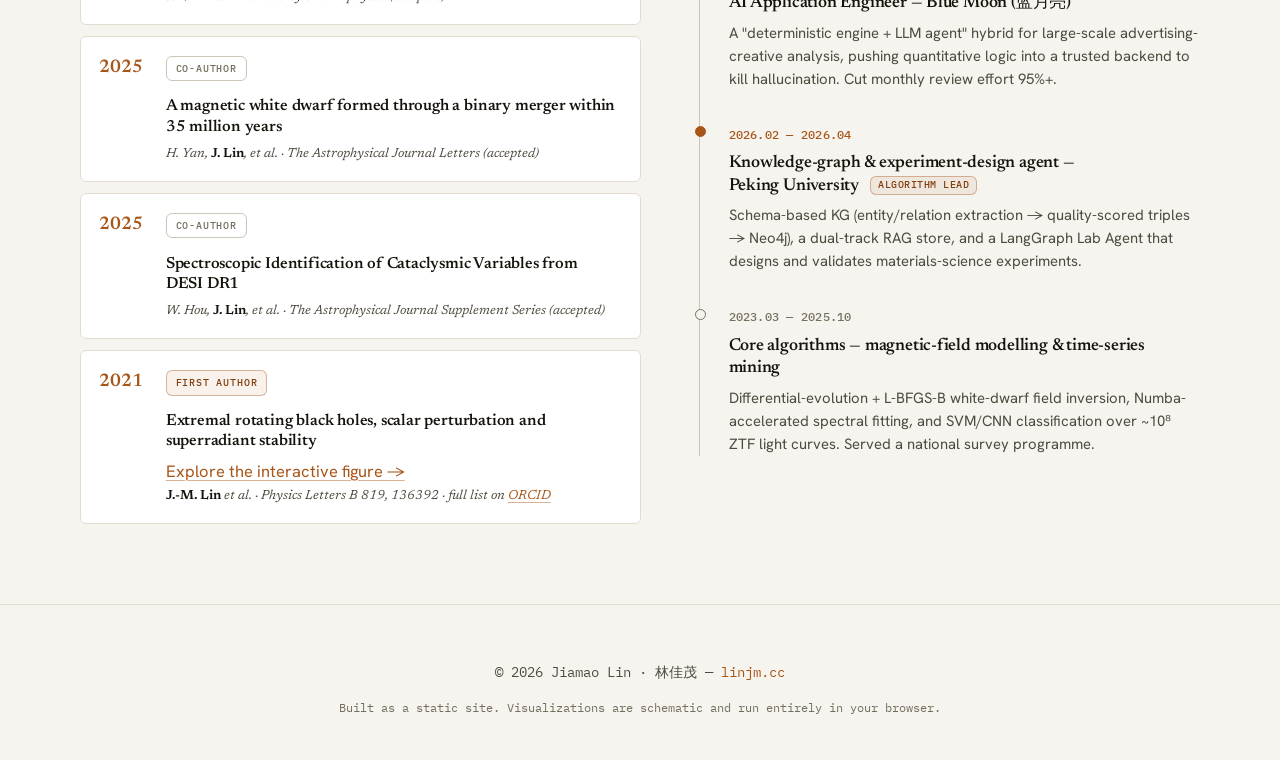
==== commit 663e1c7f: "Add AI papers page and link the work portfolio New papers.html summarises the two first-author manus" ====
--- a/index.html
+++ b/index.html
@@ -30,7 +30,9 @@
   <nav class="nav-links" aria-label="Primary">
     <a href="research.html">Research</a>
     <a href="ai.html">AI&nbsp;/&nbsp;Agents</a>
+    <a href="papers.html">AI&nbsp;Papers</a>
     <a href="#cv">Publications</a>
+    <a href="https://work.linjm.cc/" target="_blank" rel="noopener">Portfolio&nbsp;↗</a>
     <a href="mailto:linjm66@mail2.sysu.edu.cn">Contact</a>
     <a href="https://github.com/wangnengdejiamao" target="_blank" rel="noopener" class="nav-cta">GitHub</a>
   </nav>
@@ -163,14 +165,32 @@
       <span class="feature-kicker">Publications &amp; experience</span>
       <h2>Papers, and where I've built things</h2>
       <p>First / corresponding author on <strong>5 papers</strong> across A&amp;A, ApJ, ApJL and ApJS,
-      an independent referee for <em>RAA</em> — and industry AI-engineering roles at
-      <strong>ZTE</strong>, Peking University and Blue&nbsp;Moon.</p>
+      an independent referee for <em>RAA</em>, two first-author AI manuscripts prepared for
+      <strong>IEEE TKDE (CCF-A)</strong> — and industry AI-engineering roles at
+      <strong>Haitong Anheng</strong>, <strong>ZTE</strong>, Peking University and Blue&nbsp;Moon.
+      Live demos and slides: <a href="https://work.linjm.cc/" target="_blank" rel="noopener">work.linjm.cc</a>.</p>
     </div>
 
     <div class="cv-two">
       <div class="cv-col">
         <h3 class="cv-h">Selected publications</h3>
         <ol class="results-pubs cv-pubs">
+          <li class="rp">
+            <span class="rp-year">2026</span>
+            <div class="rp-body">
+              <span class="pub-role role-first">First author · AI</span>
+              <h4>RefSel: Risk-Controlled Foreign-Key Discovery with Bounded Language-Model Evidence</h4>
+              <p class="rp-venue"><strong>J. Lin</strong>, W. Sun* · <em>IEEE TKDE (CCF-A) · manuscript in preparation for submission</em> · <a href="papers.html#refsel">details →</a></p>
+            </div>
+          </li>
+          <li class="rp">
+            <span class="rp-year">2026</span>
+            <div class="rp-body">
+              <span class="pub-role role-first">First author · AI</span>
+              <h4>What Matters in LLM-Based Ontology Learning from Relational Databases? A Pre-Registered Study</h4>
+              <p class="rp-venue"><strong>J. Lin</strong>, W. Sun* · <em>IEEE TKDE (CCF-A) · manuscript in preparation for submission</em> · <a href="papers.html#burr">details →</a></p>
+            </div>
+          </li>
           <li class="rp">
             <span class="rp-year">2026</span>
             <div class="rp-body">
@@ -228,6 +248,21 @@
         <h3 class="cv-h">Experience &amp; internships</h3>
         <div class="timeline">
           <div class="tl-item tl-ai">
+            <span class="tl-date">2026.09 — present</span>
+            <h4>Enterprise ontology platform — Haitong&nbsp;Anheng (SAP Gold Partner) <span class="tl-tag">AI algorithm engineer</span></h4>
+            <p>Compiles requirement documents and ERP tables into an evidence-backed ontology (11 build stages,
+            12 algorithms; models only propose, consultants sign), which then drives one-click APS deployment,
+            store rostering and replenishment, and SAP blueprint derivation. 6,801 automated tests.
+            <a href="https://work.linjm.cc/onto.html" target="_blank" rel="noopener">Flowcharts &amp; demo →</a></p>
+          </div>
+          <div class="tl-item tl-ai">
+            <span class="tl-date">2026.09 — present</span>
+            <h4>Due-diligence reasoning system — business-school project <span class="tl-tag">collaborative</span></h4>
+            <p>BP facts with page-level citations, expert rules, three-valued logic (undisclosed ≠ absent) and
+            diligence questions; blind-evaluated against four general LLMs on 15 cases.
+            <a href="https://work.linjm.cc/biz.html" target="_blank" rel="noopener">Walkthrough →</a></p>
+          </div>
+          <div class="tl-item tl-ai">
             <span class="tl-date">2026 — present</span>
             <h4>Mobile GUI Agent — ZTE&nbsp;Corporation <span class="tl-tag">AI engineer</span></h4>
             <p>A phone-side GUI agent: a Planner (4B multimodal, reads screen + installed apps) and a
--- a/css/techviz.css
+++ b/css/techviz.css
@@ -170,3 +170,35 @@
 .hub-domain-tiles{grid-template-columns:repeat(4,minmax(0,1fr))}
 @media (max-width:900px){.hub-domain-tiles{grid-template-columns:repeat(2,minmax(0,1fr))}}
 @media (max-width:520px){.hub-domain-tiles{grid-template-columns:1fr}}
+
+/* ================================================================
+   Legacy interactive stages on ai.html, re-plated to match the new
+   figures: one dark instrument plate, dark side panels, dark chips.
+   ================================================================ */
+.ai-body .cyc-stage,.ai-body .spec-stage,.ai-body .zte-stage,.ai-body .toolbox{
+  background:#0f0d0a;border:1px solid #2a241b;border-radius:14px;color:#d6ccb4;
+  box-shadow:0 40px 90px -50px rgba(30,20,8,.75),inset 0 1px 0 rgba(255,255,255,.05);
+  --ink-strong:#f4eee2;--ink:#e9e1cf;--ink-soft:#d6ccb4;--ink-dim:#958c77;--line:rgba(236,224,200,.1);--line-strong:rgba(236,224,200,.18)}
+.ai-body .cyc-stage .cyc-canvas-wrap{border-color:rgba(236,224,200,.08);border-radius:10px}
+.ai-body .readout,.ai-body .lc-wrap,.ai-body .cyc-controls,.ai-body .spec-controls,.ai-body .spec-presets,.ai-body .tb-group{
+  background:rgba(236,224,200,.03);border:1px solid rgba(236,224,200,.1);border-radius:10px}
+.ai-body .readout-row{color:#958c77;border-bottom-color:rgba(236,224,200,.07)}
+.ai-body .readout-row b{color:#f4eee2}
+.ai-body .lc-wrap h4,.ai-body .ctl-label,.ai-body .tb-glab{color:var(--dl,#e8a85f)}
+.ai-body .cyc-stage .cap,.ai-body .zte-stage .cap,.ai-body .lc-wrap .cap{color:#857d69}
+.ai-body .cyc-stage code,.ai-body .lc-wrap code{background:rgba(236,224,200,.07);color:#e9e1cf;border-color:transparent}
+.ai-body .cyc-controls label,.ai-body .cyc-controls,.ai-body .cyc-controls output{color:#bdb29a}
+.ai-body .cyc-stage .chip,.ai-body .zte-stage .chip,.ai-body .cyc-stage .btn-sm,.ai-body .zte-stage .btn-sm,.ai-body .tb-chip{
+  background:rgba(236,224,200,.04);border:1px solid rgba(236,224,200,.16);color:#d6ccb4}
+.ai-body .cyc-stage .chip:hover,.ai-body .zte-stage .chip:hover,.ai-body .cyc-stage .btn-sm:hover,.ai-body .zte-stage .btn-sm:hover,.ai-body .tb-chip:hover{
+  border-color:var(--dl,#e8a85f);color:#fff;background:rgba(236,224,200,.07)}
+.ai-body .cyc-stage .chip.active,.ai-body .zte-stage .chip.active,.ai-body .cyc-stage .btn-sm[aria-pressed="true"],.ai-body .zte-stage .btn-sm[aria-pressed="true"],.ai-body .tb-chip.is-active{
+  background:var(--dl,#e8a85f);border-color:var(--dl,#e8a85f);color:#15110b}
+.ai-body .cyc-stage input[type=range],.ai-body .zte-stage input[type=range]{background:rgba(236,224,200,.18)}
+.ai-body .cyc-stage input[type=range]::-webkit-slider-thumb,.ai-body .zte-stage input[type=range]::-webkit-slider-thumb{background:#0f0d0a;border-color:var(--dl,#e8a85f)}
+.ai-body .zte-stage .phone-cap{color:#958c77}
+.ai-body .zte-stage .phone-cap b{color:#e9e1cf}
+.ai-body .toolbox{padding:clamp(1rem,2vw,1.4rem)}
+.ai-body .tb-detail{background:rgba(236,224,200,.03);border-color:rgba(236,224,200,.1);border-radius:10px}
+.ai-body .ag-log{background:rgba(0,0,0,.35);border:1px solid rgba(236,224,200,.08)}
+.ai-body{--well:#0f0d0a;--well-line:rgba(236,224,200,.08)}
